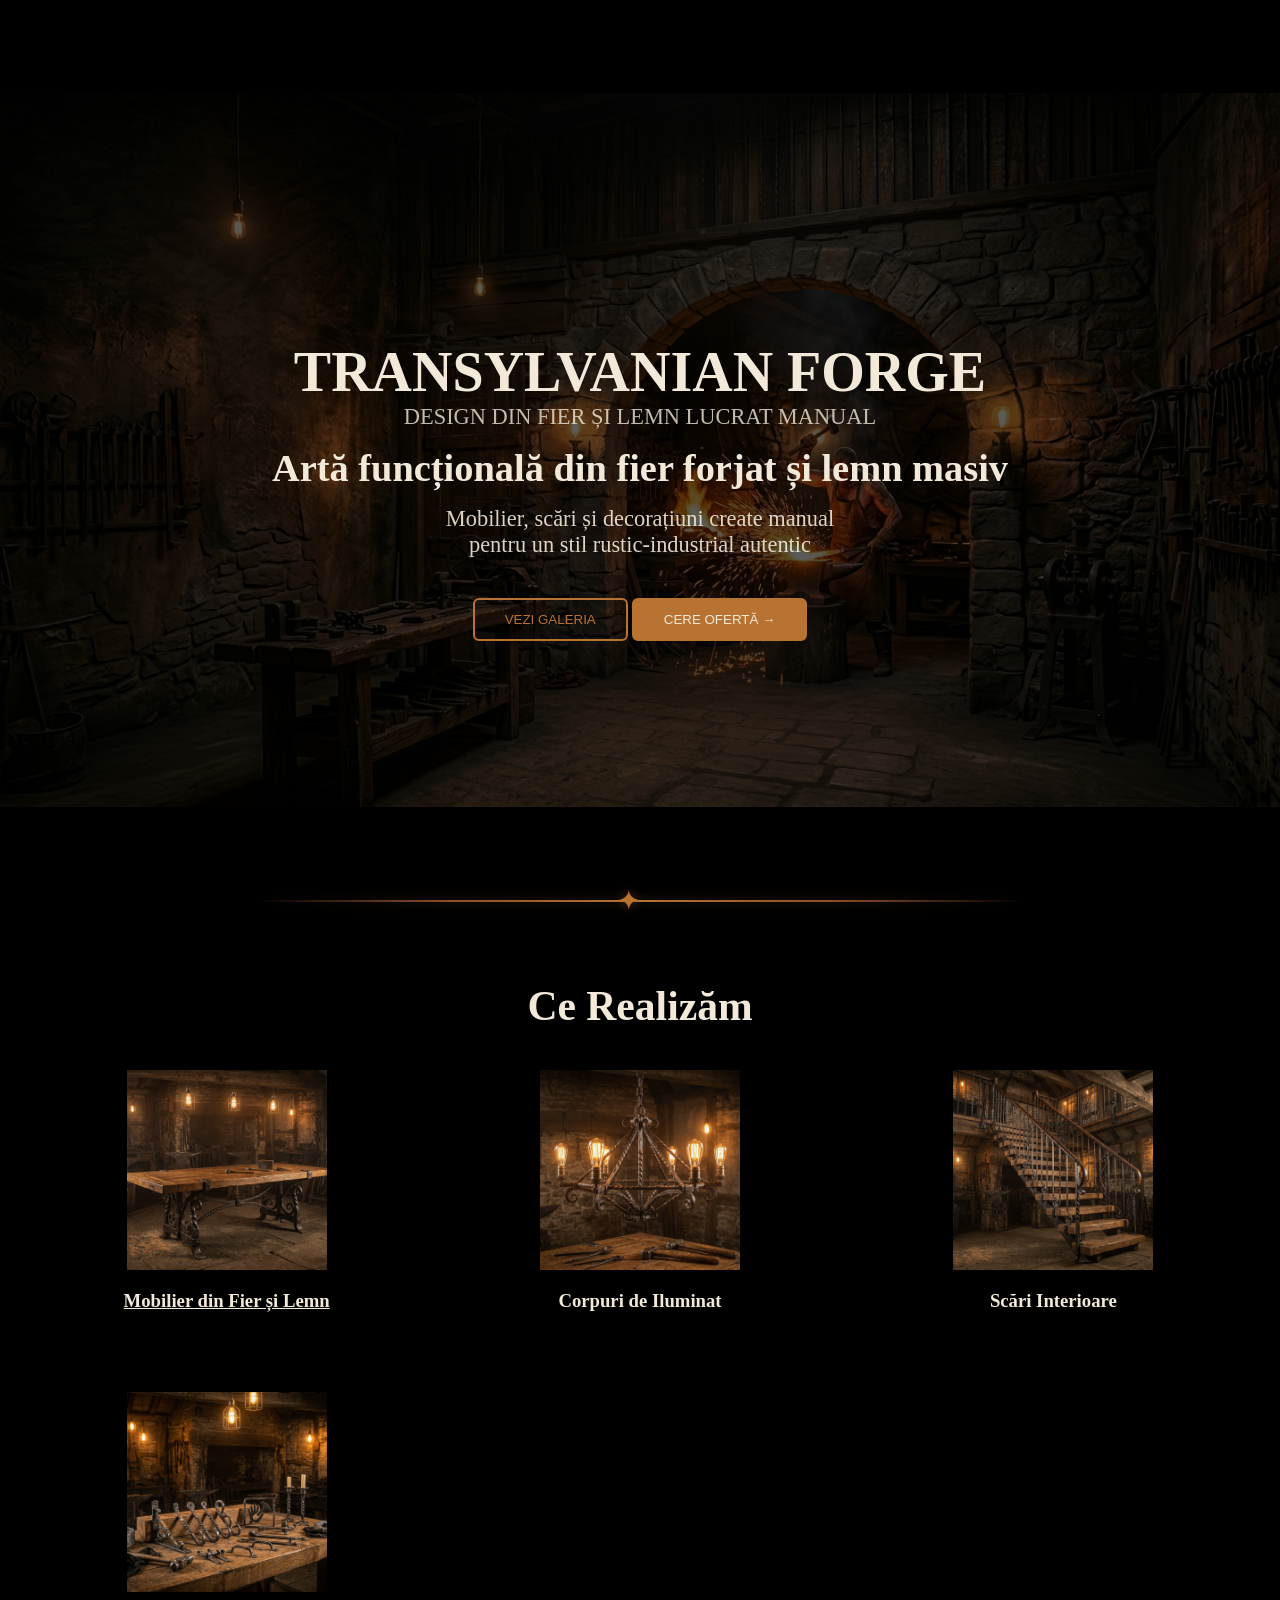
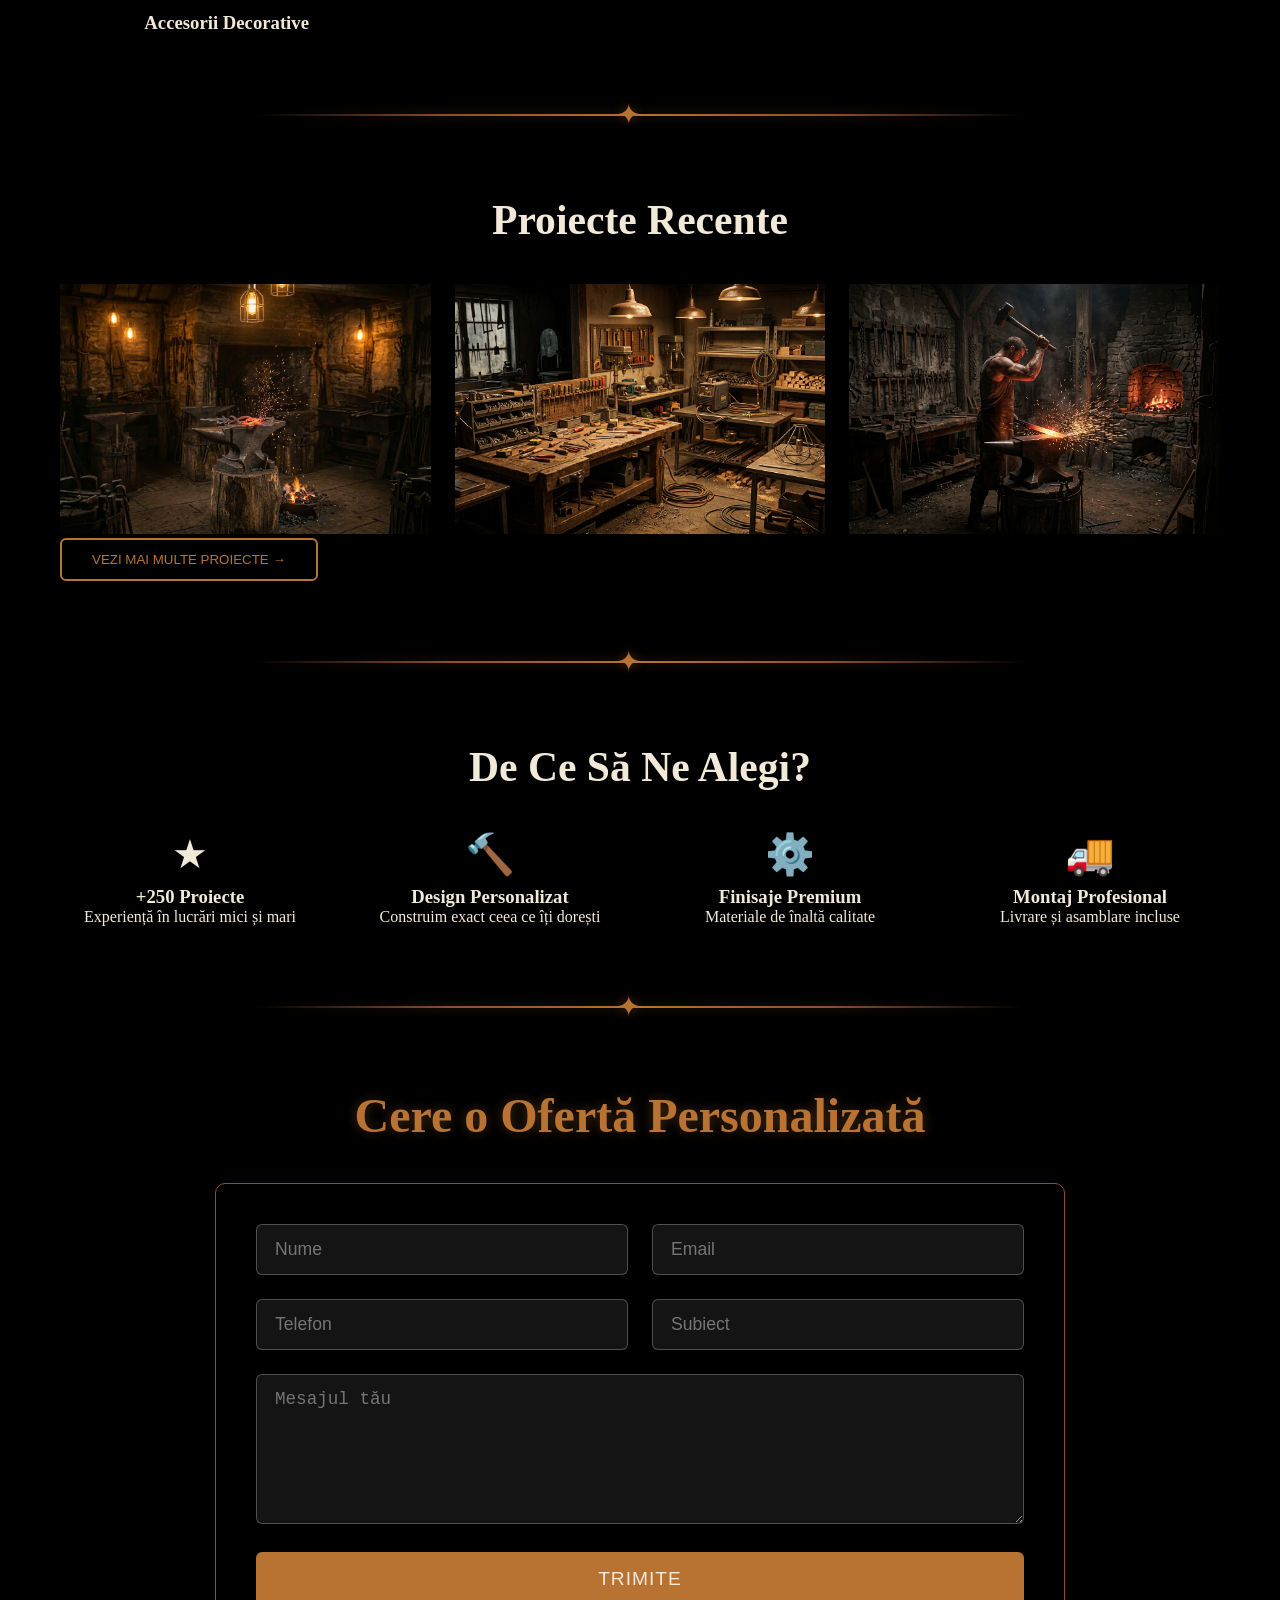
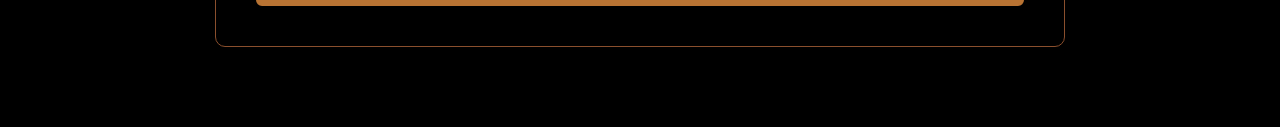
==== index.html @ 8582f56f "structured the tree" ====
<!DOCTYPE html>
<html lang="ro">
<head>
    <meta charset="UTF-8">
    <meta name="viewport" content="width=device-width, initial-scale=1.0">
    <title>Forge Company</title>
    <link rel="stylesheet" href="themes/styles.css">
</head>

<body>

    <!-- Hero Section -->
    <section class="hero">
        <div class="container">
            <h1 class="company-name">Transylvanian Forge</h1>
            <p class="tagline">DESIGN DIN FIER ȘI LEMN LUCRAT MANUAL</p>

            <div class="hero-content">
                <h2 class="hero-title">Artă funcțională din fier forjat și lemn masiv</h2>
                <p class="hero-description">
                    Mobilier, scări și decorațiuni create manual<br>
                    pentru un stil rustic‑industrial autentic
                </p>
                <div class="hero-buttons">
                    <button class="btn btn-outline">Vezi Galeria</button>
                    <button class="btn btn-primary">Cere Ofertă →</button>
                </div>
            </div>
        </div>
    </section>

<div class="divider-metal"></div>

<!-- Services Section -->
<section class="services">
    <div class="container">
        <h2 class="section-title">Ce Realizăm</h2>

        <div class="services-grid">

            <!-- Iron & Wood Furniture (clickable) -->
            <a href="pages/mobilier.html" class="service-card">
                <img src="furniture.png" alt="Mobilier din Fier și Lemn">
                <h3>Mobilier din Fier și Lemn</h3>
            </a>

            <!-- Lighting -->
            <div class="service-card">
                <img src="lighting.png" alt="Corpuri de Iluminat">
                <h3>Corpuri de Iluminat</h3>
            </div>

            <!-- Stairs -->
            <div class="service-card">
                <img src="stairs.png" alt="Scări Interioare">
                <h3>Scări Interioare</h3>
            </div>

            <!-- Decorative -->
            <div class="service-card">
                <img src="decor.png" alt="Accesorii Decorative">
                <h3>Accesorii Decorative</h3>
            </div>

        </div>
    </div>
</section>

<div class="divider-metal"></div>

<!-- Recent Projects -->
<section class="projects">
    <div class="container">
        <h2 class="section-title">Proiecte Recente</h2>

        <div class="projects-grid">
            <div class="project-item"><img src="project1.png" alt=""></div>
            <div class="project-item"><img src="project2.png" alt=""></div>
            <div class="project-item"><img src="project3.png" alt=""></div>
        </div>

        <button class="btn btn-outline center-btn">Vezi Mai Multe Proiecte →</button>
    </div>
</section>

<div class="divider-metal"></div>

<!-- Features Section -->
<section class="features">
    <div class="container">
        <h2 class="section-title">De Ce Să Ne Alegi?</h2>

        <div class="features-grid">
            <div class="feature-item">
                <div class="feature-icon">★</div>
                <h3>+250 Proiecte</h3>
                <p>Experiență în lucrări mici și mari</p>
            </div>

            <div class="feature-item">
                <div class="feature-icon">🔨</div>
                <h3>Design Personalizat</h3>
                <p>Construim exact ceea ce îți dorești</p>
            </div>

            <div class="feature-item">
                <div class="feature-icon">⚙️</div>
                <h3>Finisaje Premium</h3>
                <p>Materiale de înaltă calitate</p>
            </div>

            <div class="feature-item">
                <div class="feature-icon">🚚</div>
                <h3>Montaj Profesional</h3>
                <p>Livrare și asamblare incluse</p>
            </div>
        </div>
    </div>
</section>

<div class="divider-metal"></div>

<!-- Contact Form -->
<section class="contact">
    <div class="container">
        <h2 class="section-title">Cere o Ofertă Personalizată</h2>

<form id="contactForm" action="https://formspree.io/f/xyknvwge" method="POST">

    <div class="form-row">
        <input type="text" name="name" placeholder="Nume" required>
        <input type="email" name="email" placeholder="Email" required>
    </div>

    <div class="form-row">
        <input type="text" name="phone" placeholder="Telefon">
        <input type="text" name="subject" placeholder="Subiect">
    </div>

    <textarea name="message" placeholder="Mesajul tău" required></textarea>

    <button class="btn btn-primary" type="submit">Trimite</button>
</form>

<!-- Success Popup -->
<div id="successPopup" class="success-popup">
    <div class="popup-content">
        <h3>Mesaj trimis!</h3>
        <p>Îți mulțumim! Te vom contacta în curând.</p>
        <button id="closePopup" class="btn btn-primary">Închide</button>
    </div>
</div>

    </div>
</section>

<script>
document.getElementById("contactForm").addEventListener("submit", async function(e) {
    e.preventDefault();

    const form = e.target;

    // Basic validation
    if (!form.name.value.trim() || !form.email.value.trim() || !form.message.value.trim()) {
        alert("Te rugăm să completezi toate câmpurile obligatorii.");
        return;
    }

    // Send form to Formspree
    const response = await fetch(form.action, {
        method: "POST",
        body: new FormData(form),
        headers: { "Accept": "application/json" }
    });

    if (response.ok) {
        // Show success popup
        document.getElementById("successPopup").style.display = "flex";
        form.reset();
    } else {
        alert("A apărut o eroare. Te rugăm să încerci din nou.");
    }
});

// Close popup
document.getElementById("closePopup").addEventListener("click", function() {
    document.getElementById("successPopup").style.display = "none";
});
</script>

</body>
</html>
---- themes/styles.css ----
/* =========================================================
   0. THEME VARIABLES — COPPER EDITION
   ========================================================= */
:root {
    /* COLORS */
    --color-bg: #000;
    --color-text: #F2E9D8;
    /* COPPER PALETTE */
    --color-copper-light: #d08c60;
    --color-copper: #b87333;        /* true copper */
    --color-copper-dark: #8a4f2d;
    --color-copper-glow: rgba(184,115,51,0.45);

    --color-overlay: rgba(0,0,0,0.45);
    --color-section-overlay: rgba(0,0,0,0.35);

    /* TYPOGRAPHY */
    --font-body: 'Inter', serif;
    --font-title: 'Cinzel', serif;

    /* SPACING */
    --space-xs: 8px;
    --space-sm: 16px;
    --space-md: 24px;
    --space-lg: 40px;
    --space-xl: 80px;

    /* RADII */
    --radius-sm: 6px;
    --radius-md: 10px;

    /* SHADOWS */
    --shadow-copper: 0 0 12px rgba(184,115,51,0.4);
    --shadow-popup: 0 0 25px rgba(0,0,0,0.7);
}

/* =========================================================
   1. RESET & GLOBAL
   ========================================================= */
* {
    margin: 0;
    padding: 0;
    box-sizing: border-box;
}

html, body {
    overflow-x: hidden;
}

body {
    width: 100%;
    max-width: 100%;
    font-family: var(--font-body);
    color: var(--color-text);

    background-image: url('../images/background/hero.png');
    background-repeat: no-repeat;
    background-size: contain;
    background-position: center center;
    background-attachment: fixed;
    background-color: var(--color-bg);
}

/* Global dark overlay */
body::before {
    content: "";
    position: fixed;
    inset: 0;
    background: var(--color-overlay);
    z-index: -1;
}

/* Layout container */
.container {
    max-width: 1200px;
    margin: 0 auto;
    padding: 0 20px;
}

/* =========================================================
   2. HERO SECTION
   ========================================================= */
.hero {
    min-height: 100vh;
    display: flex;
    align-items: center;
    text-align: center;
    justify-content: center;
    padding-top: 160px;
    width: 100%;
}

.company-name {
    font-size: 3.5rem;
    text-transform: uppercase;
    font-family: var(--font-title);
}

.tagline {
    font-size: 1.4rem;
    opacity: 0.8;
}

.hero-title {
    margin: var(--space-sm) 0;
    font-size: 2.4rem;
}

.hero-description {
    opacity: 0.9;
    font-size: 1.4rem;
    margin-bottom: var(--space-lg);
}

/* =========================================================
   3. BUTTONS — COPPER
   ========================================================= */
.btn {
    padding: 12px 30px;
    cursor: pointer;
    border: none;
    text-transform: uppercase;
    border-radius: var(--radius-sm);
}

.btn-outline {
    border: 2px solid var(--color-copper);
    background: transparent;
    color: var(--color-copper);
}

.btn-outline:hover {
    background: var(--color-copper);
    color: var(--color-bg);
}

.btn-primary {
    background: var(--color-copper);
    border: 2px solid var(--color-copper);
    color: var(--color-text);
}

.btn-primary:hover {
    background: var(--color-copper-light);
}

/* =========================================================
   4. SECTIONS
   ========================================================= */
section {
    padding: var(--space-xl) 0;
    position: relative;
    width: 100%;
}

section::before {
    content: "";
    position: absolute;
    inset: 0;
    background: var(--color-section-overlay);
    z-index: -1;
}

.section-title {
    text-align: center;
    font-size: 2.6rem;
    margin-bottom: var(--space-lg);
    font-family: var(--font-title);
}

/* =========================================================
   5. SERVICES
   ========================================================= */
.services-grid {
    display: grid;
    grid-template-columns: repeat(3, 1fr);
    gap: var(--space-xl);
}

.service-card {
    text-align: center;
    transition: 0.2s ease;
    color: var(--color-text);
}

.service-card img {
    width: 200px;
    height: 200px;
    object-fit: cover;
    margin-bottom: var(--space-sm);
}

.service-card:hover {
    transform: translateY(-5px);
    opacity: 0.9;
}

/* =========================================================
   6. PROJECTS
   ========================================================= */
.projects-grid {
    display: grid;
    grid-template-columns: repeat(3, 1fr);
    gap: var(--space-md);
}

.project-item img {
    width: 100%;
    height: 250px;
    object-fit: cover;
}

/* =========================================================
   7. FEATURES
   ========================================================= */
.features-grid {
    display: grid;
    grid-template-columns: repeat(4, 1fr);
    text-align: center;
    gap: var(--space-lg);
}

.feature-icon {
    font-size: 2.5rem;
    margin-bottom: var(--space-xs);
}

/* =========================================================
   8. DIVIDERS — COPPER
   ========================================================= */
.divider-band {
    position: relative;
    padding: var(--space-lg) 0;
}

.divider-band::before {
    content: "";
    position: absolute;
    inset: 0;
    background: var(--color-overlay);
}

.divider-metal {
    position: relative;
    z-index: 1;
    display: flex;
    justify-content: center;
    align-items: center;
}

.divider-metal::before {
    content: "";
    height: 2px;
    width: 60%;
    background: linear-gradient(
        to right,
        transparent,
        var(--color-copper-dark),
        var(--color-copper),
        var(--color-copper-dark),
        transparent
    );
    filter: drop-shadow(0 0 6px var(--color-copper-glow));
}

.divider-metal::after {
    content: "✦";
    position: absolute;
    top: -16px;
    transform: translateX(-50%);
    font-size: 28px;
    color: var(--color-copper);
    text-shadow: var(--shadow-copper);
}

/* =========================================================
   9. SUBPAGE HERO
   ========================================================= */
.subpage-hero {
    text-align: center;
    padding-top: var(--space-xl);
    padding-bottom: var(--space-lg);
}

.subpage-hero h1 {
    font-family: var(--font-title);
    font-size: 3.5rem;
    letter-spacing: 2px;
}

/* =========================================================
   10. INFO SECTION
   ========================================================= */
.info-section {
    max-width: 900px;
    margin: 0 auto;
    padding: var(--space-lg) var(--space-md);
}

.info-section h2 {
    color: var(--color-copper);
    font-size: 2rem;
    margin-bottom: var(--space-md);
}

.info-section p {
    font-size: 1.2rem;
    line-height: 1.7;
    margin-bottom: var(--space-md);
}

/* =========================================================
   11. GALLERY
   ========================================================= */
.gallery-section {
    padding: var(--space-lg) var(--space-md);
    text-align: center;
}

.gallery-grid {
    display: grid;
    grid-template-columns: repeat(3, 1fr);
    gap: var(--space-md);
}

.gallery-grid img {
    width: 100%;
    border-radius: var(--radius-sm);
    border: 2px solid #333;
}

.gallery-img {
    cursor: pointer;
    transition: 0.2s ease;
}

.gallery-img:hover {
    transform: scale(1.03);
    opacity: 0.9;
}

/* =========================================================
   12. CONTACT FORM — COPPER
   ========================================================= */
.contact {
    padding: var(--space-xl) 0;
}

.contact .section-title {
    font-size: 3rem;
    margin-bottom: var(--space-lg);
    color: var(--color-copper);
    text-shadow: var(--shadow-copper);
}

#contactForm {
    max-width: 850px;
    margin: 0 auto;
    padding: var(--space-lg);
    background: rgba(0,0,0,0.55);
    border: 1px solid var(--color-copper-dark);
    border-radius: var(--radius-md);
    backdrop-filter: blur(6px);
    box-shadow: var(--shadow-popup);
}

.form-row {
    display: grid;
    grid-template-columns: 1fr 1fr;
    gap: var(--space-md);
    margin-bottom: var(--space-md);
}

#contactForm input,
#contactForm textarea {
    width: 100%;
    padding: 14px 18px;
    background: rgba(255,255,255,0.08);
    border: 1px solid rgba(255,255,255,0.25);
    border-radius: var(--radius-sm);
    color: var(--color-text);
    font-size: 1.1rem;
    transition: 0.25s ease;
}

#contactForm input:focus,
#contactForm textarea:focus {
    border-color: var(--color-copper);
    box-shadow: 0 0 10px var(--color-copper-glow);
    outline: none;
}

#contactForm textarea {
    height: 150px;
    resize: vertical;
}

#contactForm button {
    margin-top: var(--space-md);
    width: 100%;
    padding: 14px 0;
    font-size: 1.2rem;
    letter-spacing: 1px;
    border-radius: var(--radius-sm);
}

/* =========================================================
   13. POPUPS — COPPER
   ========================================================= */
.success-popup {
    position: fixed;
    inset: 0;
    background: rgba(0,0,0,0.75);
    display: none;
    justify-content: center;
    align-items: center;
    z-index: 9999;
}

.popup-content {
    background: #111;
    padding: var(--space-lg);
    border: 2px solid var(--color-copper);
    border-radius: var(--radius-md);
    text-align: center;
    width: 90%;
    max-width: 420px;
    box-shadow: var(--shadow-popup);
}

.popup-content h3 {
    color: var(--color-copper);
    margin-bottom: var(--space-sm);
    font-size: 1.8rem;
}

.popup-content p {
    margin-bottom: var(--space-md);
    opacity: 0.9;
}

/* =========================================================
   14. BACK BUTTON — COPPER
   ========================================================= */
.back-wrapper {
    text-align: center;
    margin: var(--space-lg) 0 var(--space-md) 0;
}

.back-btn {
    display: inline-block;
    padding: 12px 28px;
    border: 2px solid var(--color-copper);
    color: var(--color-copper);
    background: transparent;
    text-decoration: none;
    font-weight: bold;
    letter-spacing: 1px;
    border-radius: var(--radius-sm);
    transition: 0.25s ease;
}

.back-btn:hover {
    background: rgba(184,115,51,0.15);
    color: var(--color-text);
    box-shadow: var(--shadow-copper);
}

.back-wrapper::after {
    content: "";
    display: block;
    margin: var(--space-md) auto 0 auto;
    width: 60%;
    height: 2px;
    background: linear-gradient(
        to right,
        transparent,
        var(--color-copper-dark),
        var(--color-copper),
        var(--color-copper-dark),
        transparent
    );
    filter: drop-shadow(0 0 6px var(--color-copper-glow));
}

/* =========================================================
   15. LIGHTBOX — COPPER
   ========================================================= */
.lightbox {
    position: fixed;
    inset: 0;
    background: rgba(0,0,0,0.85);
    display: none;
    justify-content: center;
    align-items: center;
    z-index: 999999 !important;
}

.lightbox img {
    max-width: 90%;
    max-height: 90%;
    border: 2px solid var(--color-copper);
    border-radius: var(--radius-sm);
    box-shadow: var(--shadow-copper);
    animation: fadeIn 0.25s ease;
}

@keyframes fadeIn {
    from { opacity: 0; transform: scale(0.95); }
    to   { opacity: 1; transform: scale(1); }
}
.lightbox-prev,
.lightbox-next {
    position: absolute;
    top: 50%;
    transform: translateY(-50%);
    background: rgba(0,0,0,0.4);
    border: 2px solid var(--color-copper);
    color: var(--color-copper);
    font-size: 2.2rem;
    padding: 10px 18px;
    cursor: pointer;
    border-radius: var(--radius-sm);
    transition: 0.2s ease;
    z-index: 1000000;
}

.lightbox-prev:hover,
.lightbox-next:hover {
    background: rgba(224,180,92,0.2);
    box-shadow: var(--shadow-copper);
}

.lightbox-prev {
    left: 30px;
}

.lightbox-next {
    right: 30px;
}


/* =========================================================
   16. MOBILE IMPROVEMENTS
   ========================================================= */
@media (max-width: 600px) {

    section {
        padding: var(--space-lg) 0;
    }

    .company-name {
        font-size: 2rem;
    }

    .hero-title {
        font-size: 1.6rem;
    }

    .hero-description {
        font-size: 1rem;
    }

    .hero-buttons {
        flex-direction: column;
        gap: var(--space-sm);
    }

    .services-grid,
    .projects-grid,
    .features-grid,
    .gallery-grid,
    .form-row {
        grid-template-columns: 1fr;
    }

    #contactForm {
        padding: var(--space-md);
    }

    .popup-content {
        padding: var(--space-md);
    }
}
/* =========================================================
   MOBILE BACKGROUND — PORTRAIT HAMMERED COPPER
   ========================================================= */
@media (max-width: 700px) and (orientation: portrait) {
    body {
        background-image: url('../images/background/hero-mobile.png');
        background-size: cover;
        background-position: center top;
        background-attachment: scroll; /* better for mobile performance */
    }

    body::before {
        background: rgba(0,0,0,0.60); /* slightly stronger overlay for mobile */
    }
}
@media (max-width: 700px) and (orientation: landscape) {
    body {
        background-image: url('../images/background/hero-mobile.png'); /* desktop version */
        background-size: cover;
        background-position: center;
    }
}
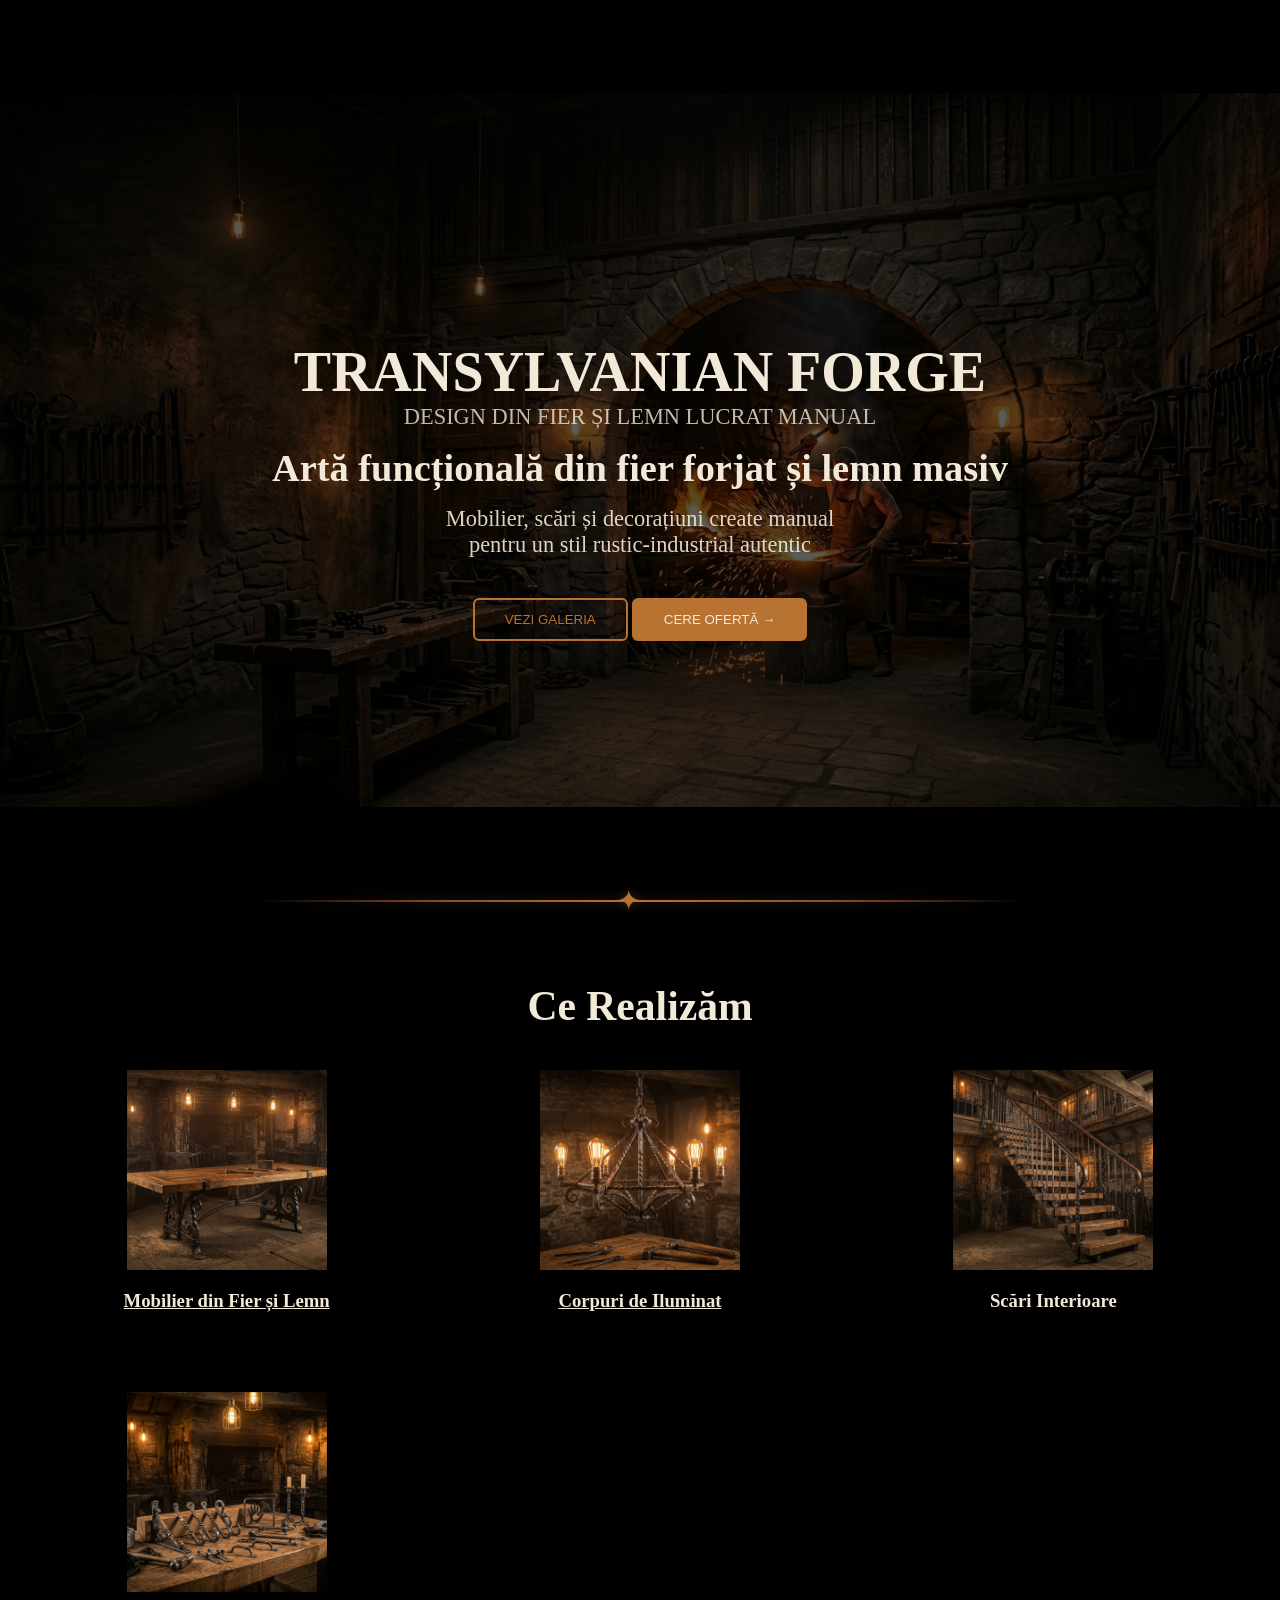
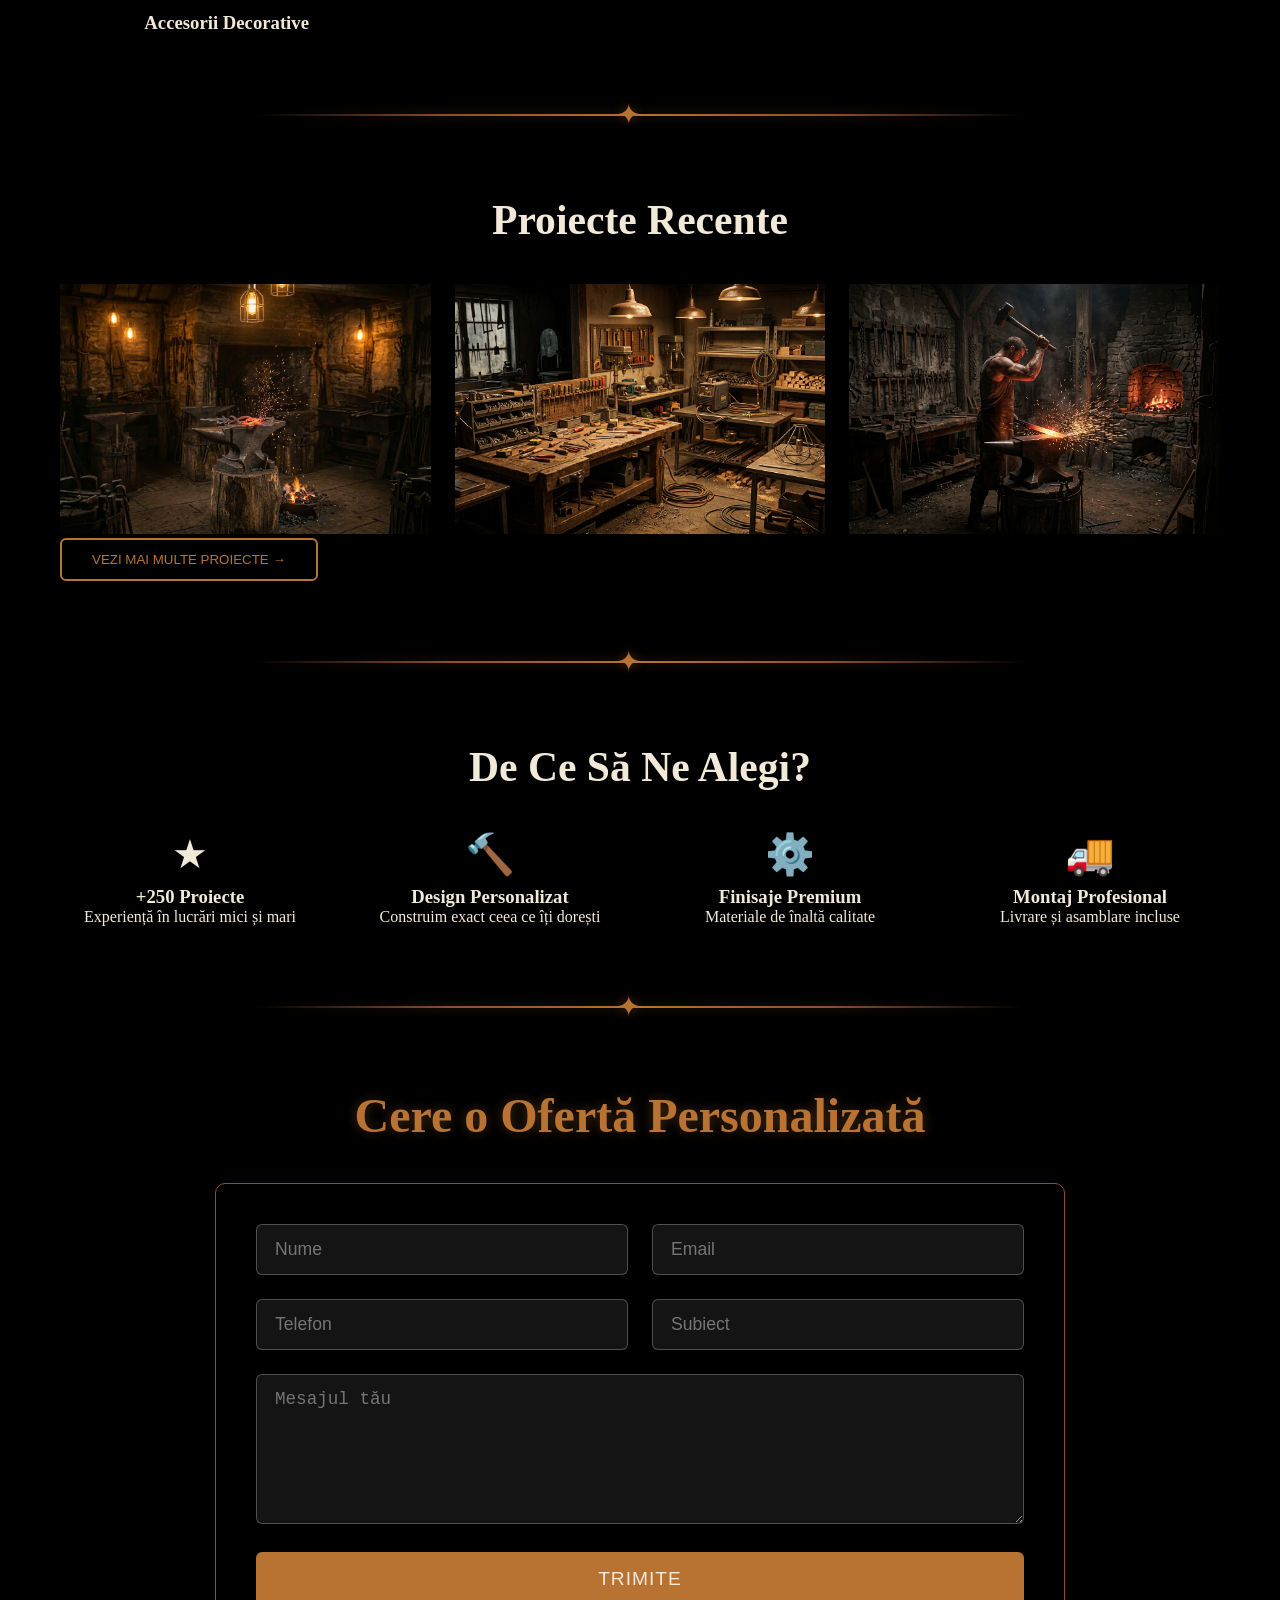
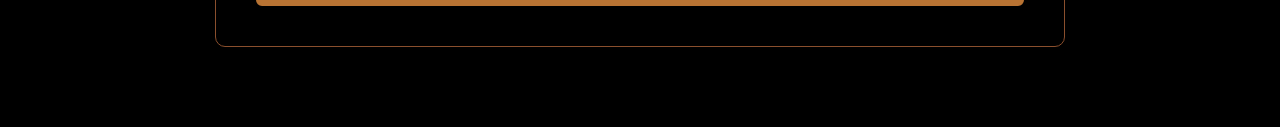
==== commit 1d6428fc: "added ci"" ====
--- a/index.html
+++ b/index.html
@@ -45,10 +45,10 @@
             </a>
 
             <!-- Lighting -->
-            <div class="service-card">
+            <a href="pages/ci.html" class="service-card">
                 <img src="lighting.png" alt="Corpuri de Iluminat">
                 <h3>Corpuri de Iluminat</h3>
-            </div>
+            </a>
 
             <!-- Stairs -->
             <div class="service-card">
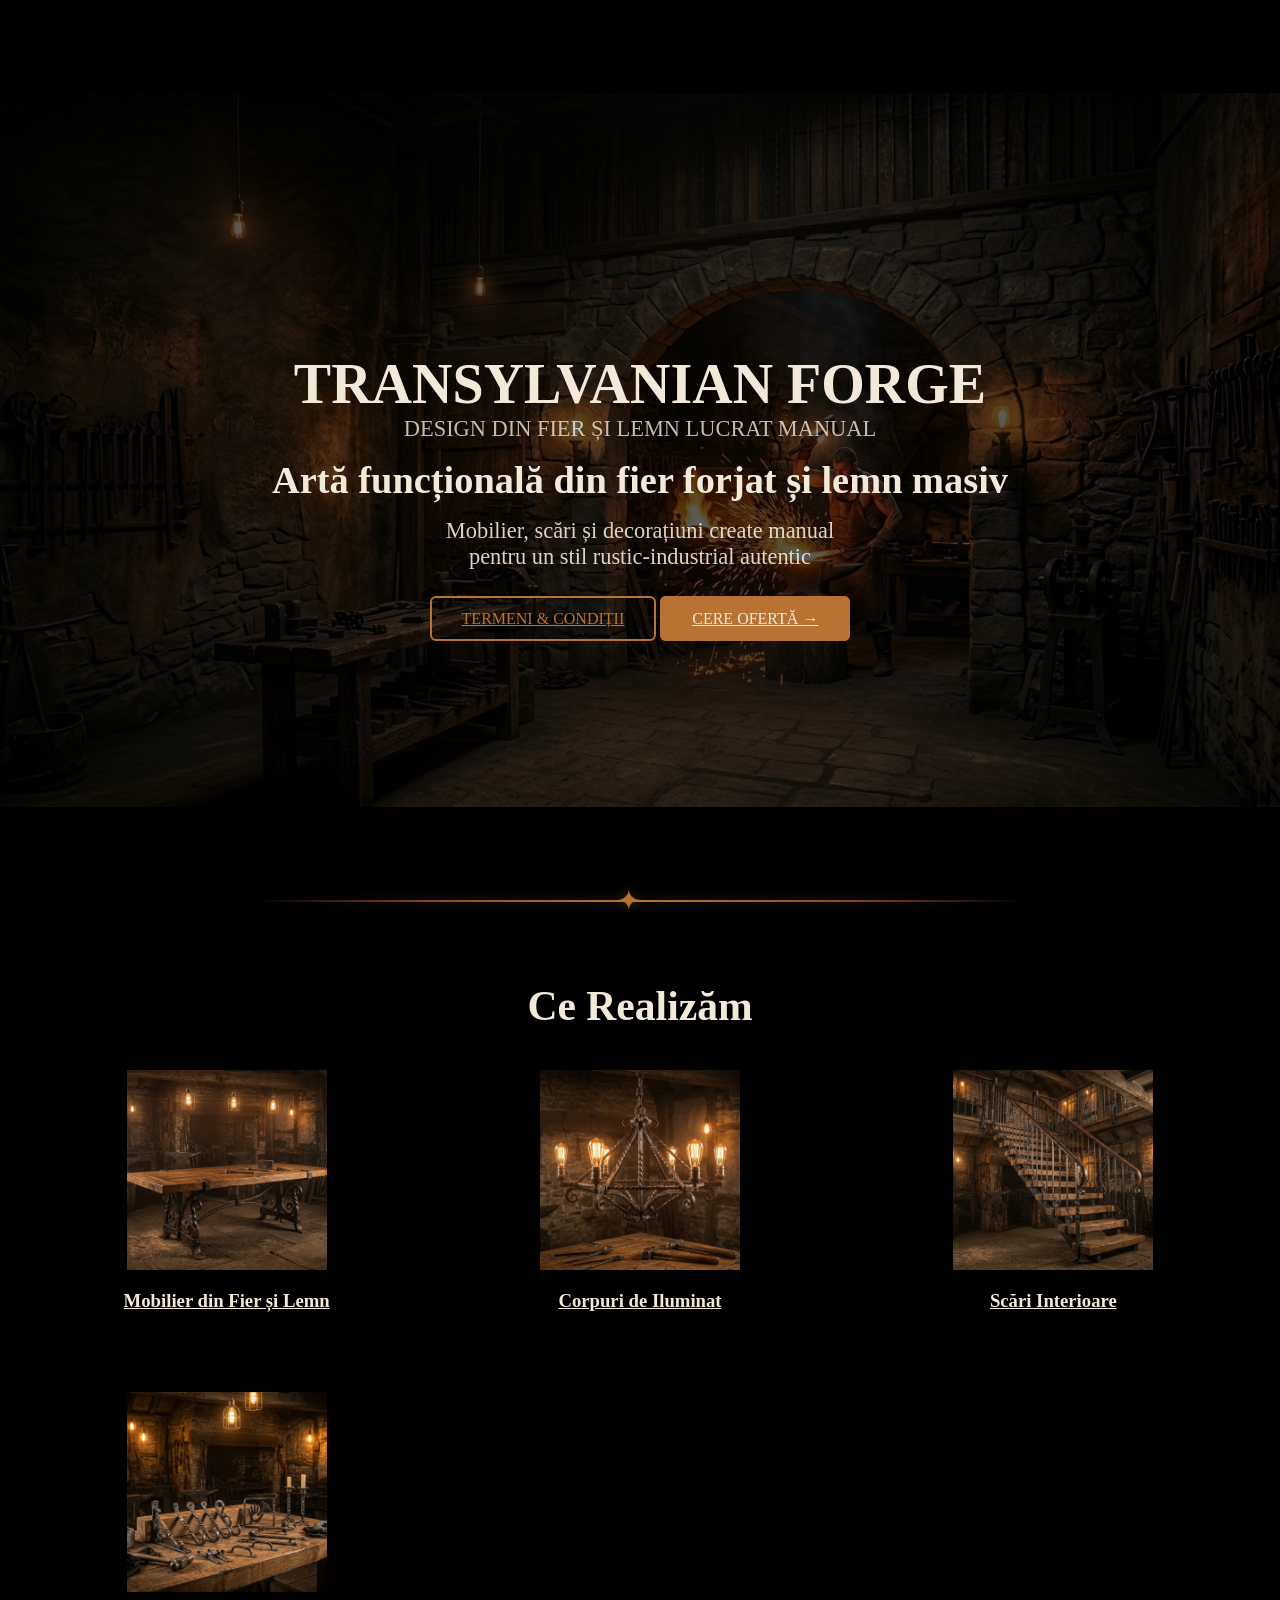
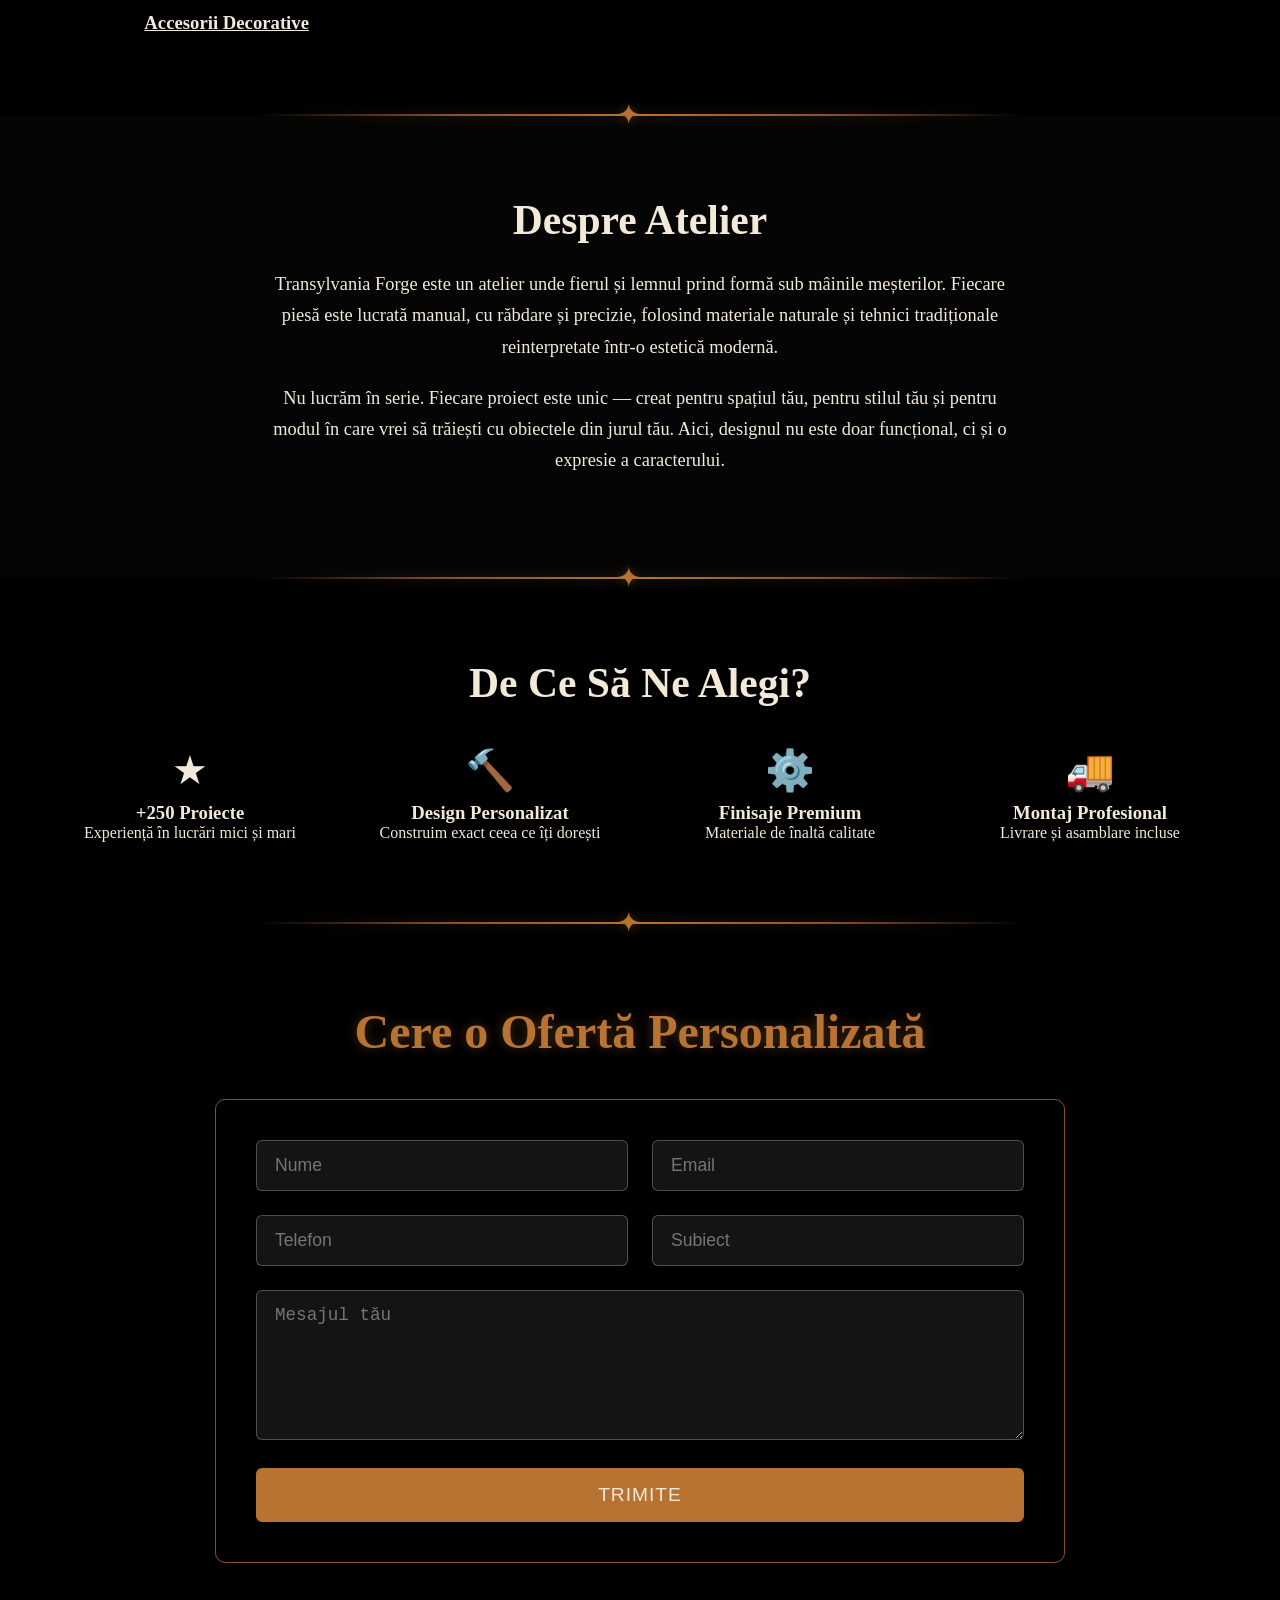
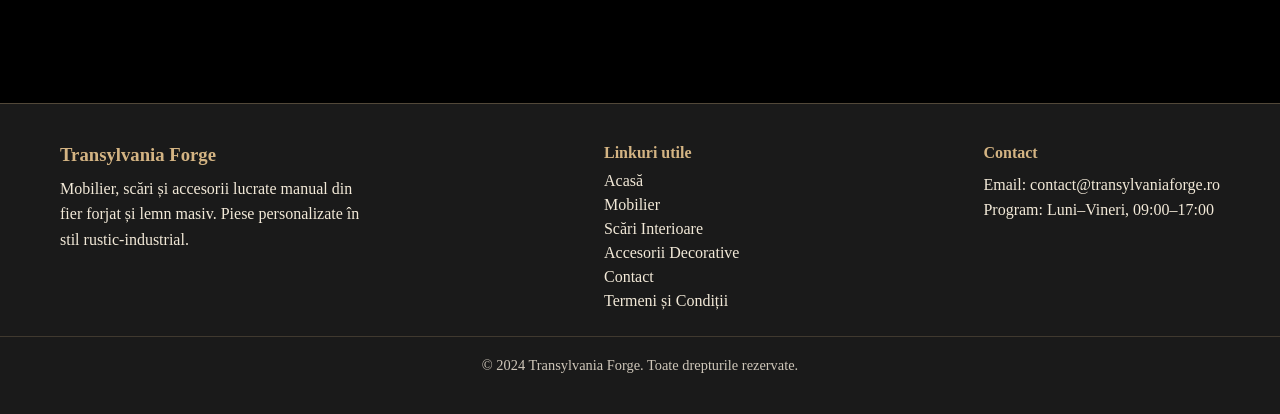
==== commit b239764b: "added multiple pages, termeni etc" ====
--- a/index.html
+++ b/index.html
@@ -3,7 +3,9 @@
 <head>
     <meta charset="UTF-8">
     <meta name="viewport" content="width=device-width, initial-scale=1.0">
-    <title>Forge Company</title>
+    <title>Transylvanian Forge – Mobilier și Design din Fier Forjat & Lemn Masiv</title>
+<meta name="description" content="Mobilier, scări și accesorii lucrate manual din fier forjat și lemn masiv. Piese personalizate în stil rustic‑industrial, create în atelierul Transylvania Forge.">
+
     <link rel="stylesheet" href="themes/styles.css">
 </head>
 
@@ -22,9 +24,10 @@
                     pentru un stil rustic‑industrial autentic
                 </p>
                 <div class="hero-buttons">
-                    <button class="btn btn-outline">Vezi Galeria</button>
-                    <button class="btn btn-primary">Cere Ofertă →</button>
-                </div>
+    <a href="pages/termeni.html" class="btn btn-outline">Termeni & Condiții</a>
+    <a href="pages/contact.html" class="btn btn-primary">Cere Ofertă →</a>
+</div>
+
             </div>
         </div>
     </section>
@@ -51,16 +54,16 @@
             </a>
 
             <!-- Stairs -->
-            <div class="service-card">
+             <a href="pages/scari-interioare.html" class="service-card">
                 <img src="stairs.png" alt="Scări Interioare">
                 <h3>Scări Interioare</h3>
-            </div>
+            </a>
 
             <!-- Decorative -->
-            <div class="service-card">
+            <a href="pages/accesorii-decorative.html" class="service-card">
                 <img src="decor.png" alt="Accesorii Decorative">
                 <h3>Accesorii Decorative</h3>
-            </div>
+            </a>
 
         </div>
     </div>
@@ -68,20 +71,26 @@
 
 <div class="divider-metal"></div>
 
-<!-- Recent Projects -->
-<section class="projects">
-    <div class="container">
-        <h2 class="section-title">Proiecte Recente</h2>
-
-        <div class="projects-grid">
-            <div class="project-item"><img src="project1.png" alt=""></div>
-            <div class="project-item"><img src="project2.png" alt=""></div>
-            <div class="project-item"><img src="project3.png" alt=""></div>
-        </div>
-
-        <button class="btn btn-outline center-btn">Vezi Mai Multe Proiecte →</button>
-    </div>
-</section>
+<section class="about">
+    <div class="container">
+        <h2 class="section-title">Despre Atelier</h2>
+
+        <p class="about-text">
+            Transylvania Forge este un atelier unde fierul și lemnul prind formă sub mâinile meșterilor.
+            Fiecare piesă este lucrată manual, cu răbdare și precizie, folosind materiale naturale și
+            tehnici tradiționale reinterpretate într-o estetică modernă.
+        </p>
+
+        <p class="about-text">
+            Nu lucrăm în serie. Fiecare proiect este unic — creat pentru spațiul tău, pentru stilul tău
+            și pentru modul în care vrei să trăiești cu obiectele din jurul tău. Aici, designul nu este
+            doar funcțional, ci și o expresie a caracterului.
+        </p>
+
+    
+    </div>
+</section>
+
 
 <div class="divider-metal"></div>
 
@@ -186,7 +195,46 @@
 document.getElementById("closePopup").addEventListener("click", function() {
     document.getElementById("successPopup").style.display = "none";
 });
+
 </script>
+<footer class="site-footer">
+  <div class="footer-container">
+
+    <div class="footer-section">
+      <h3 class="footer-title">Transylvania Forge</h3>
+      <p class="footer-text">
+        Mobilier, scări și accesorii lucrate manual din fier forjat și lemn masiv.
+        Piese personalizate în stil rustic‑industrial.
+      </p>
+    </div>
+
+    <div class="footer-section">
+      <h4>Linkuri utile</h4>
+      <ul class="footer-links">
+        <li><a href="index.html">Acasă</a></li>
+        <li><a href="pages/mobilier.html">Mobilier</a></li>
+        <li><a href="pages/scari-interioare.html">Scări Interioare</a></li>
+        <li><a href="pages/accesorii-decorative.html">Accesorii Decorative</a></li>
+        <li><a href="pages/contact.html">Contact</a></li>
+        <li><a href="pages/termeni.html">Termeni și Condiții</a></li>
+      </ul>
+    </div>
+
+    <div class="footer-section">
+      <h4>Contact</h4>
+      <p class="footer-text">
+        Email: contact@transylvaniaforge.ro<br>
+        Program: Luni–Vineri, 09:00–17:00
+      </p>
+    </div>
+
+  </div>
+
+  <div class="footer-bottom">
+    <p>© 2024 Transylvania Forge. Toate drepturile rezervate.</p>
+  </div>
+</footer>
+
 
 </body>
 </html>
--- a/themes/styles.css
+++ b/themes/styles.css
@@ -605,3 +605,90 @@
     }
 }
 
+/* =========================================================
+   17. site footer
+   ========================================================= */
+.site-footer {
+  background: #1a1a1a; /* dark forged-metal tone */
+  color: var(--text-warm, #F2E9D8);
+  padding: 40px 0;
+  margin-top: 60px;
+  border-top: 1px solid rgba(212, 180, 131, 0.3); /* antique gold line */
+}
+
+.footer-container {
+  display: flex;
+  justify-content: space-between;
+  flex-wrap: wrap;
+  gap: 40px;
+  max-width: 1200px;
+  margin: 0 auto;
+  padding: 0 20px;
+}
+
+.footer-section h3,
+.footer-section h4 {
+  font-family: var(--font-title);
+  color: #D4B483; /* antique gold */
+  margin-bottom: 10px;
+}
+
+.footer-text {
+  font-family: var(--font-body);
+  line-height: 1.6;
+  max-width: 300px;
+}
+
+.footer-links {
+  list-style: none;
+  padding: 0;
+}
+
+.footer-links li {
+  margin-bottom: 6px;
+}
+
+.footer-links a {
+  color: var(--text-warm, #F2E9D8);
+  text-decoration: none;
+}
+
+.footer-links a:hover {
+  color: #D4B483;
+}
+
+.footer-bottom {
+  text-align: center;
+  padding-top: 20px;
+  margin-top: 20px;
+  border-top: 1px solid rgba(212, 180, 131, 0.2);
+  font-size: 0.9rem;
+  color: #CFC7BA;
+}
+
+/* ABOUT SECTION */
+.about {
+    padding: 60px 0;
+    text-align: center;
+}
+
+.about .section-title {
+    margin-bottom: 25px;
+}
+
+.about-text {
+    max-width: 750px;
+    margin: 0 auto 20px auto;
+    font-size: 1.15rem;
+    line-height: 1.7;
+    color: var(--text-warm, #F2E9D8);
+}
+
+.about .center-btn {
+    margin-top: 25px;
+}
+
+.about {
+    padding: 80px 0;
+    background: rgba(255, 255, 255, 0.02); /* subtle texture */
+}
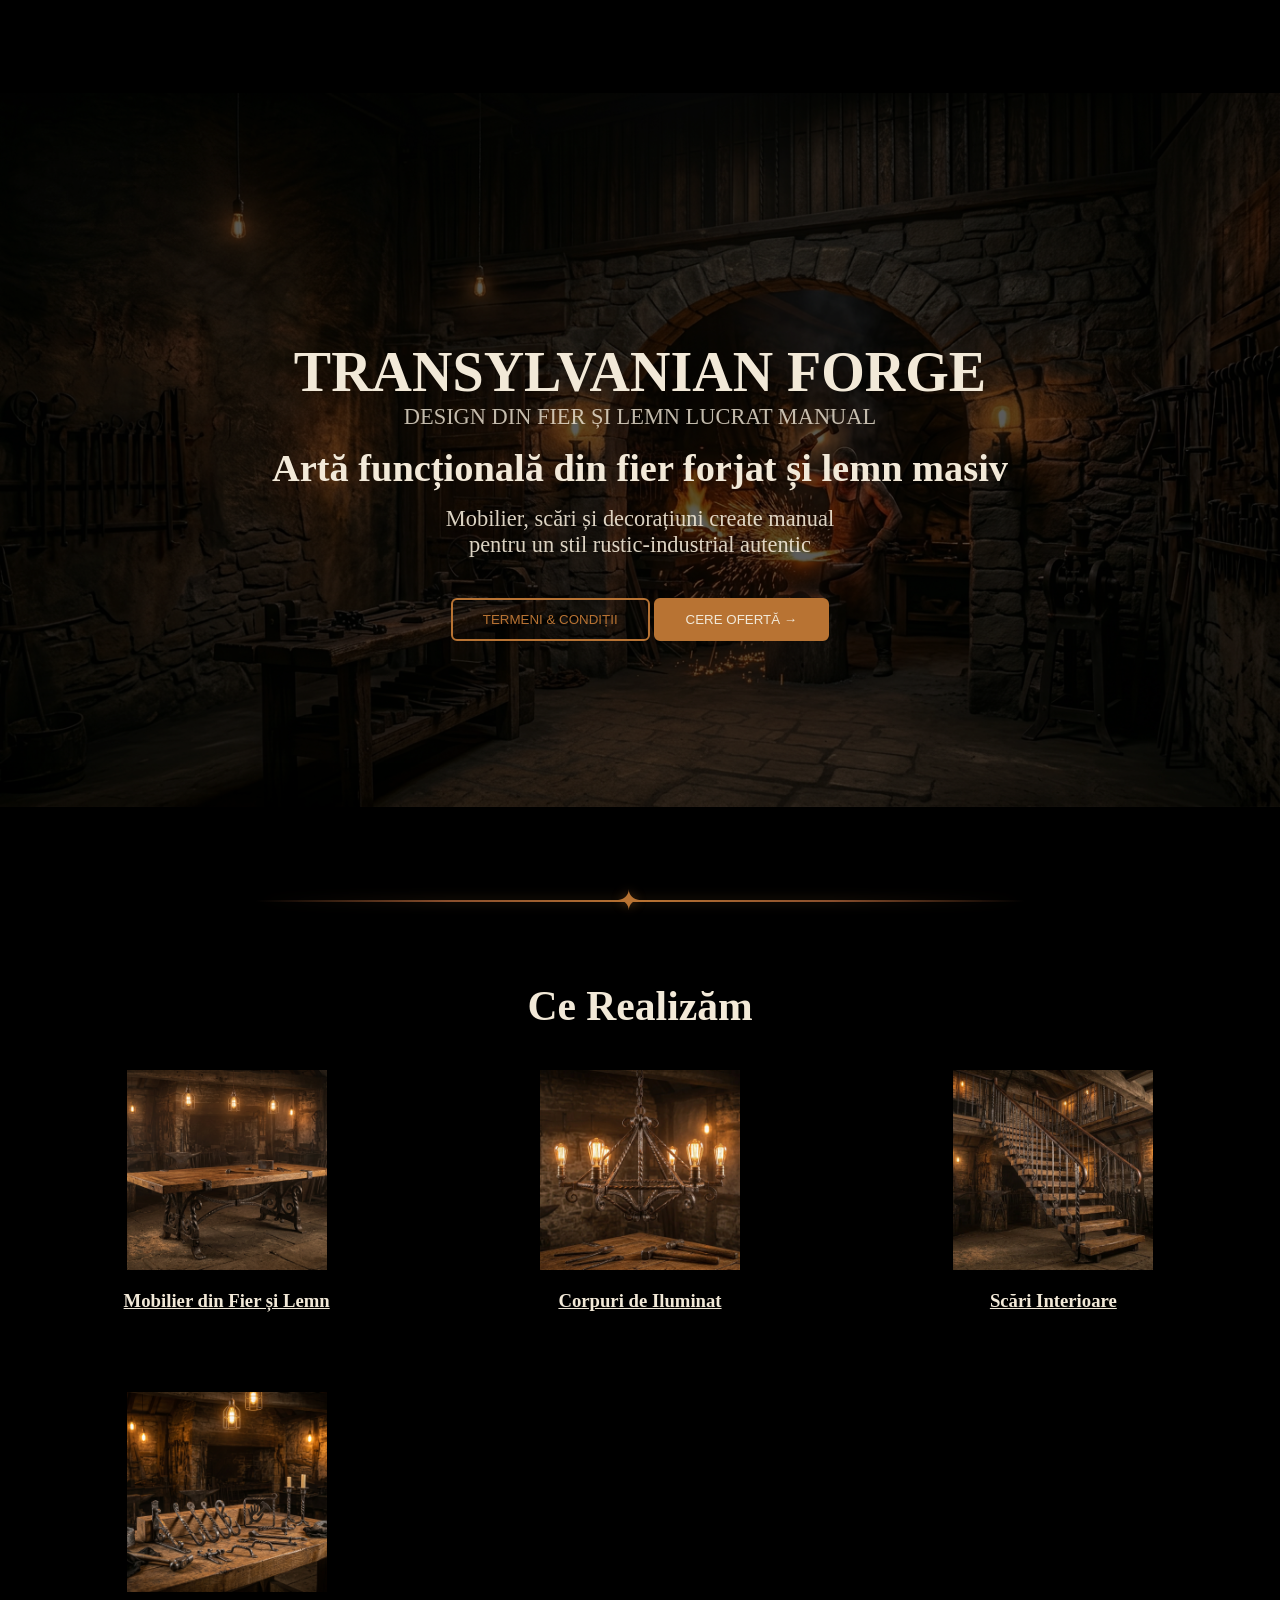
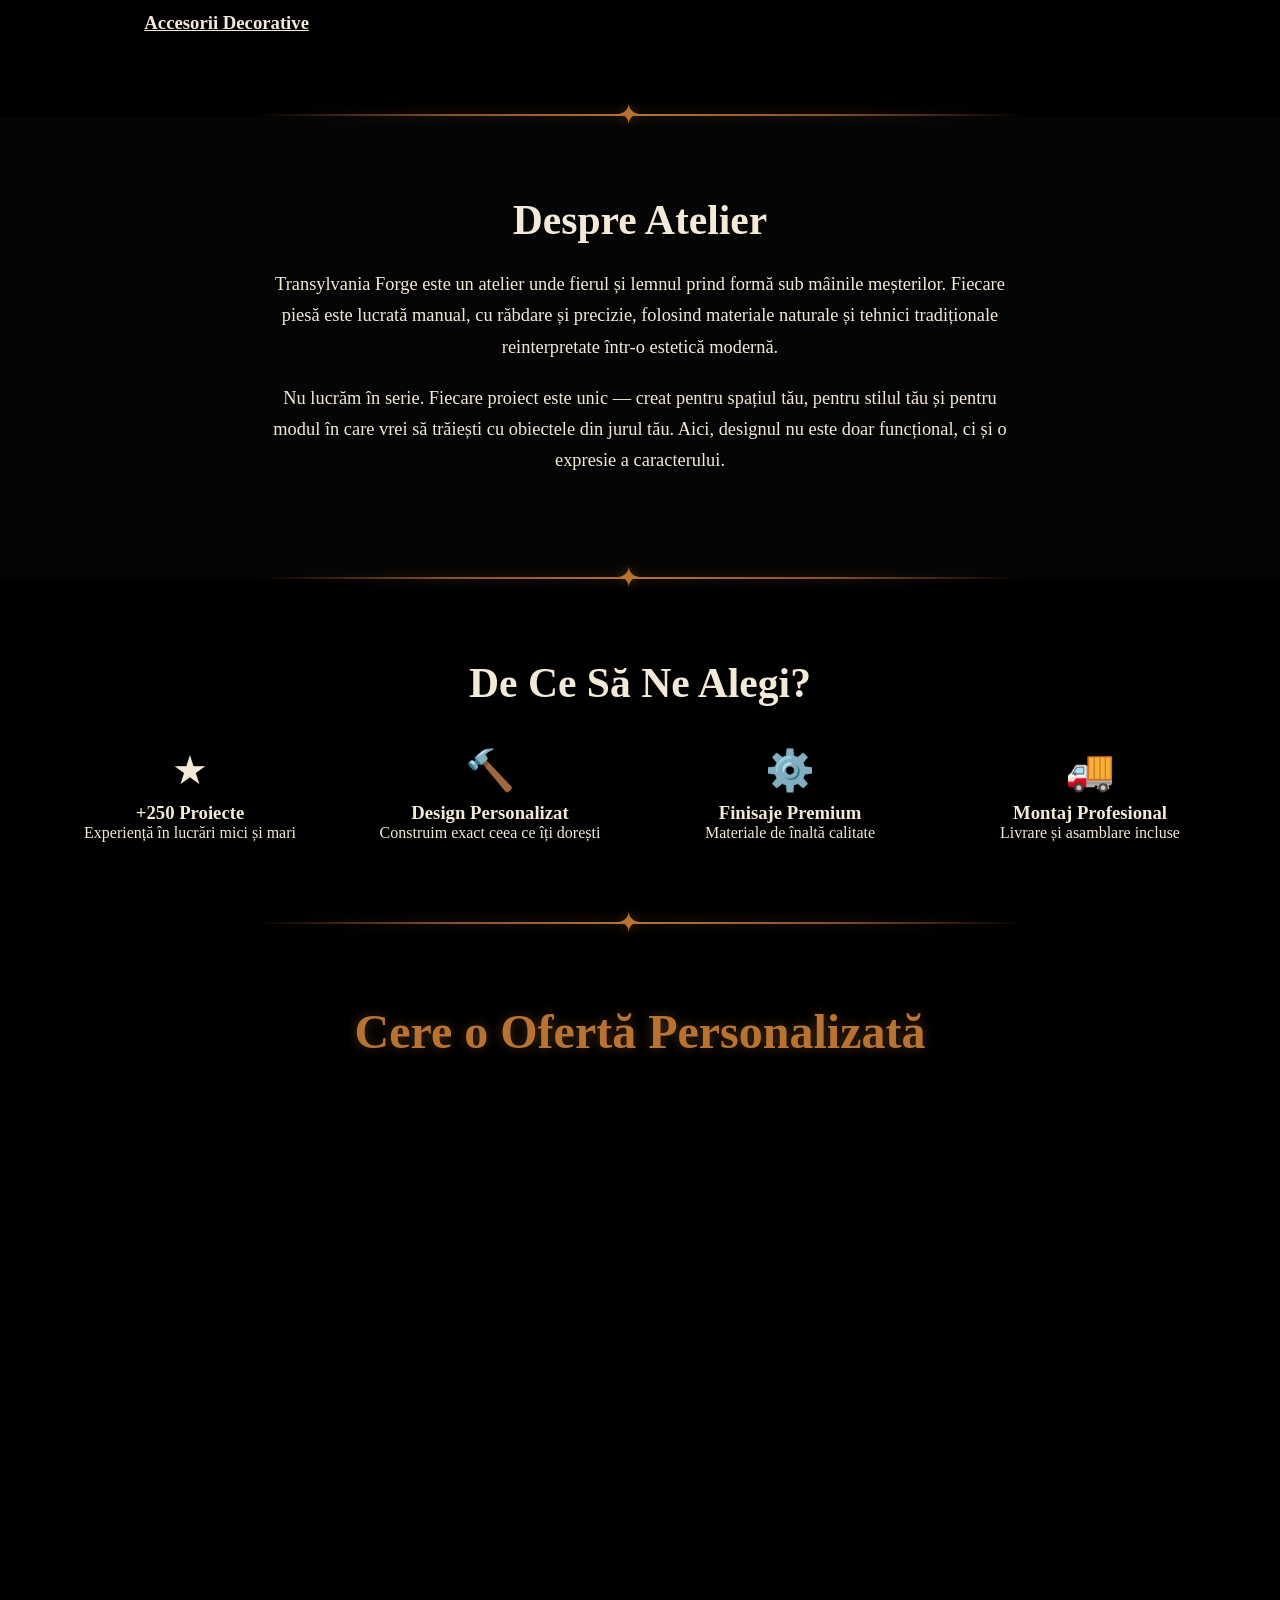
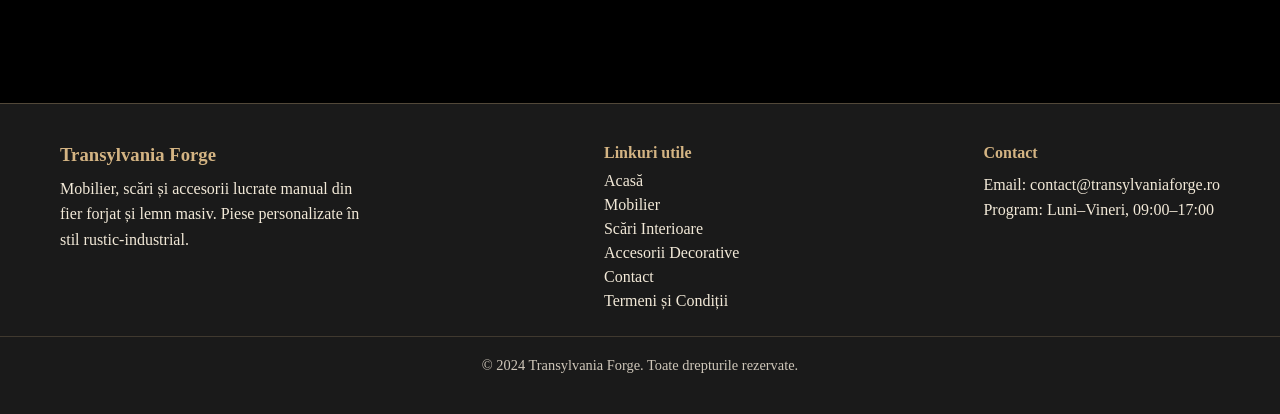
==== commit f674c60a: "fix buttons" ====
--- a/index.html
+++ b/index.html
@@ -24,10 +24,9 @@
                     pentru un stil rustic‑industrial autentic
                 </p>
                 <div class="hero-buttons">
-    <a href="pages/termeni.html" class="btn btn-outline">Termeni & Condiții</a>
-    <a href="pages/contact.html" class="btn btn-primary">Cere Ofertă →</a>
-</div>
-
+                    <button class="btn btn-outline" onclick="location.href='pages/termeni.html'">Termeni & Condiții</button>
+                    <button class="btn btn-primary" onclick="location.href='pages/contact.html'">Cere Ofertă →</button>
+                </div>
             </div>
         </div>
     </section>
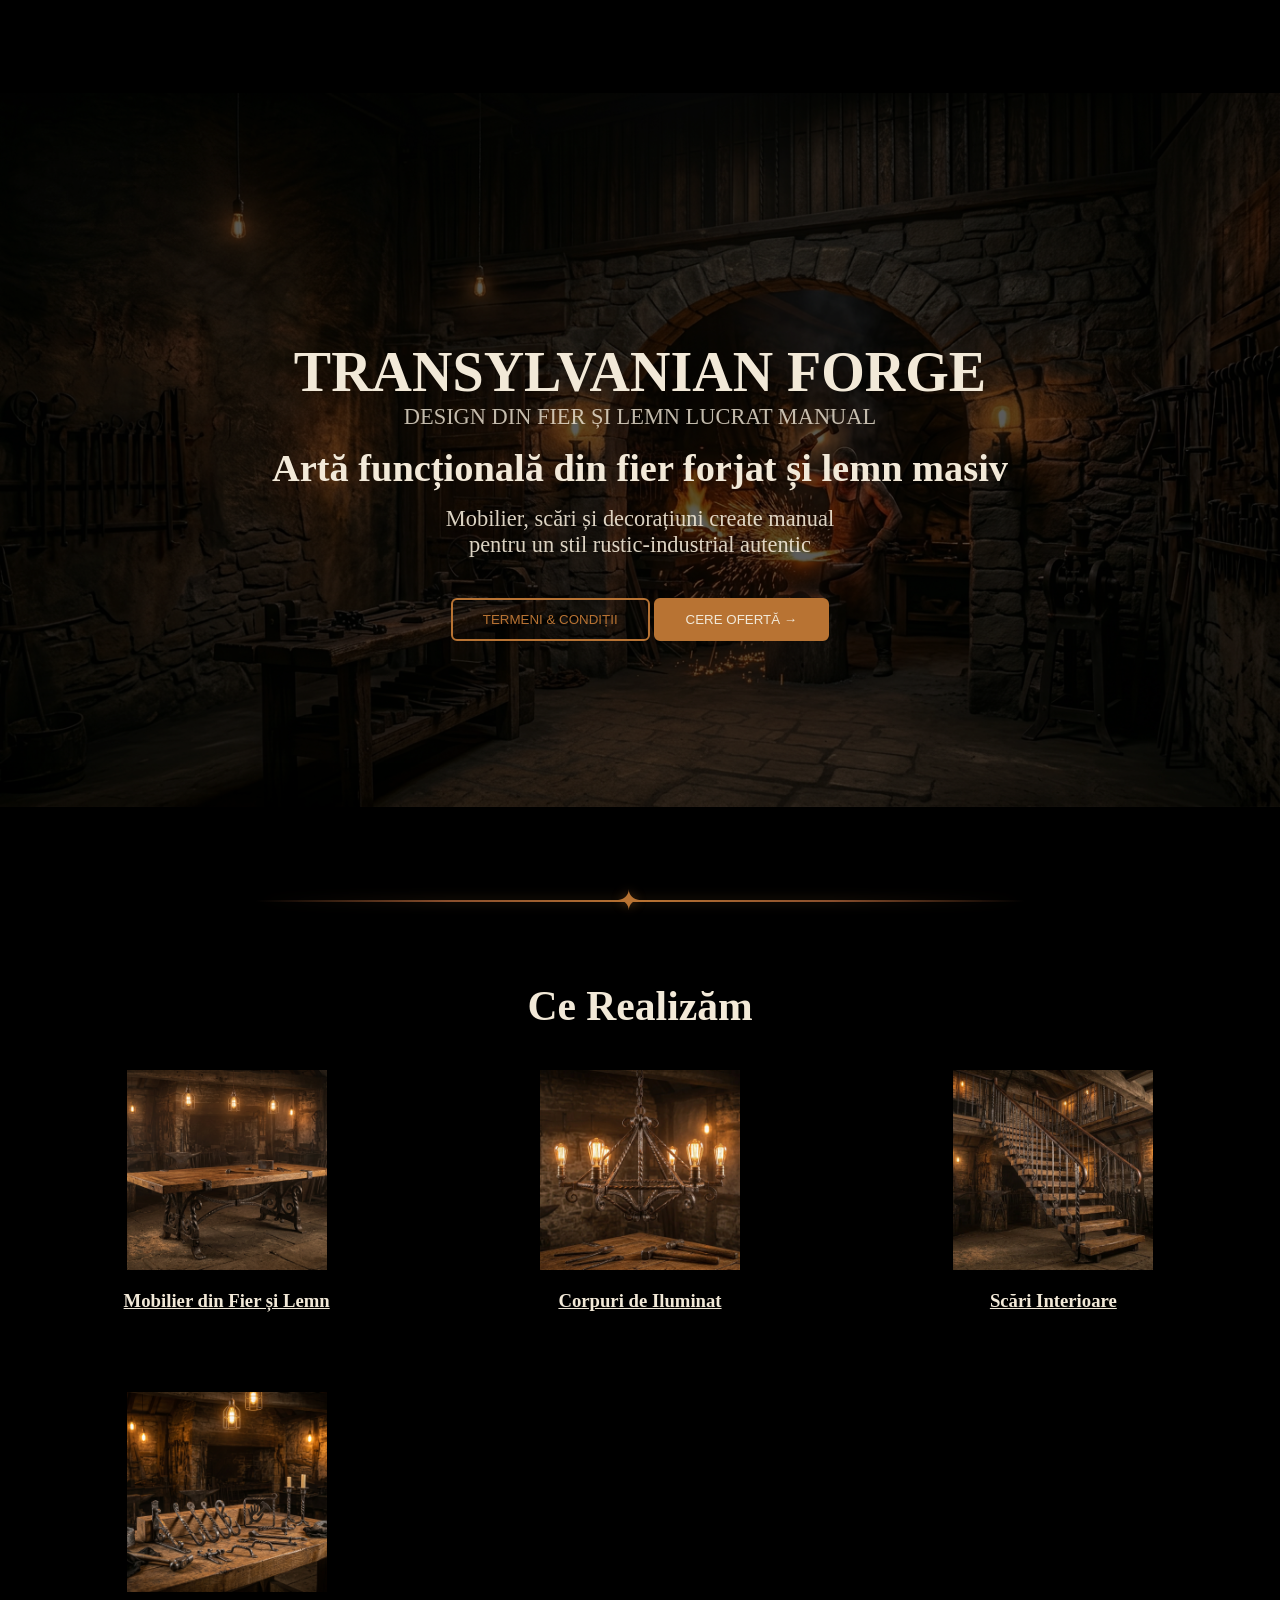
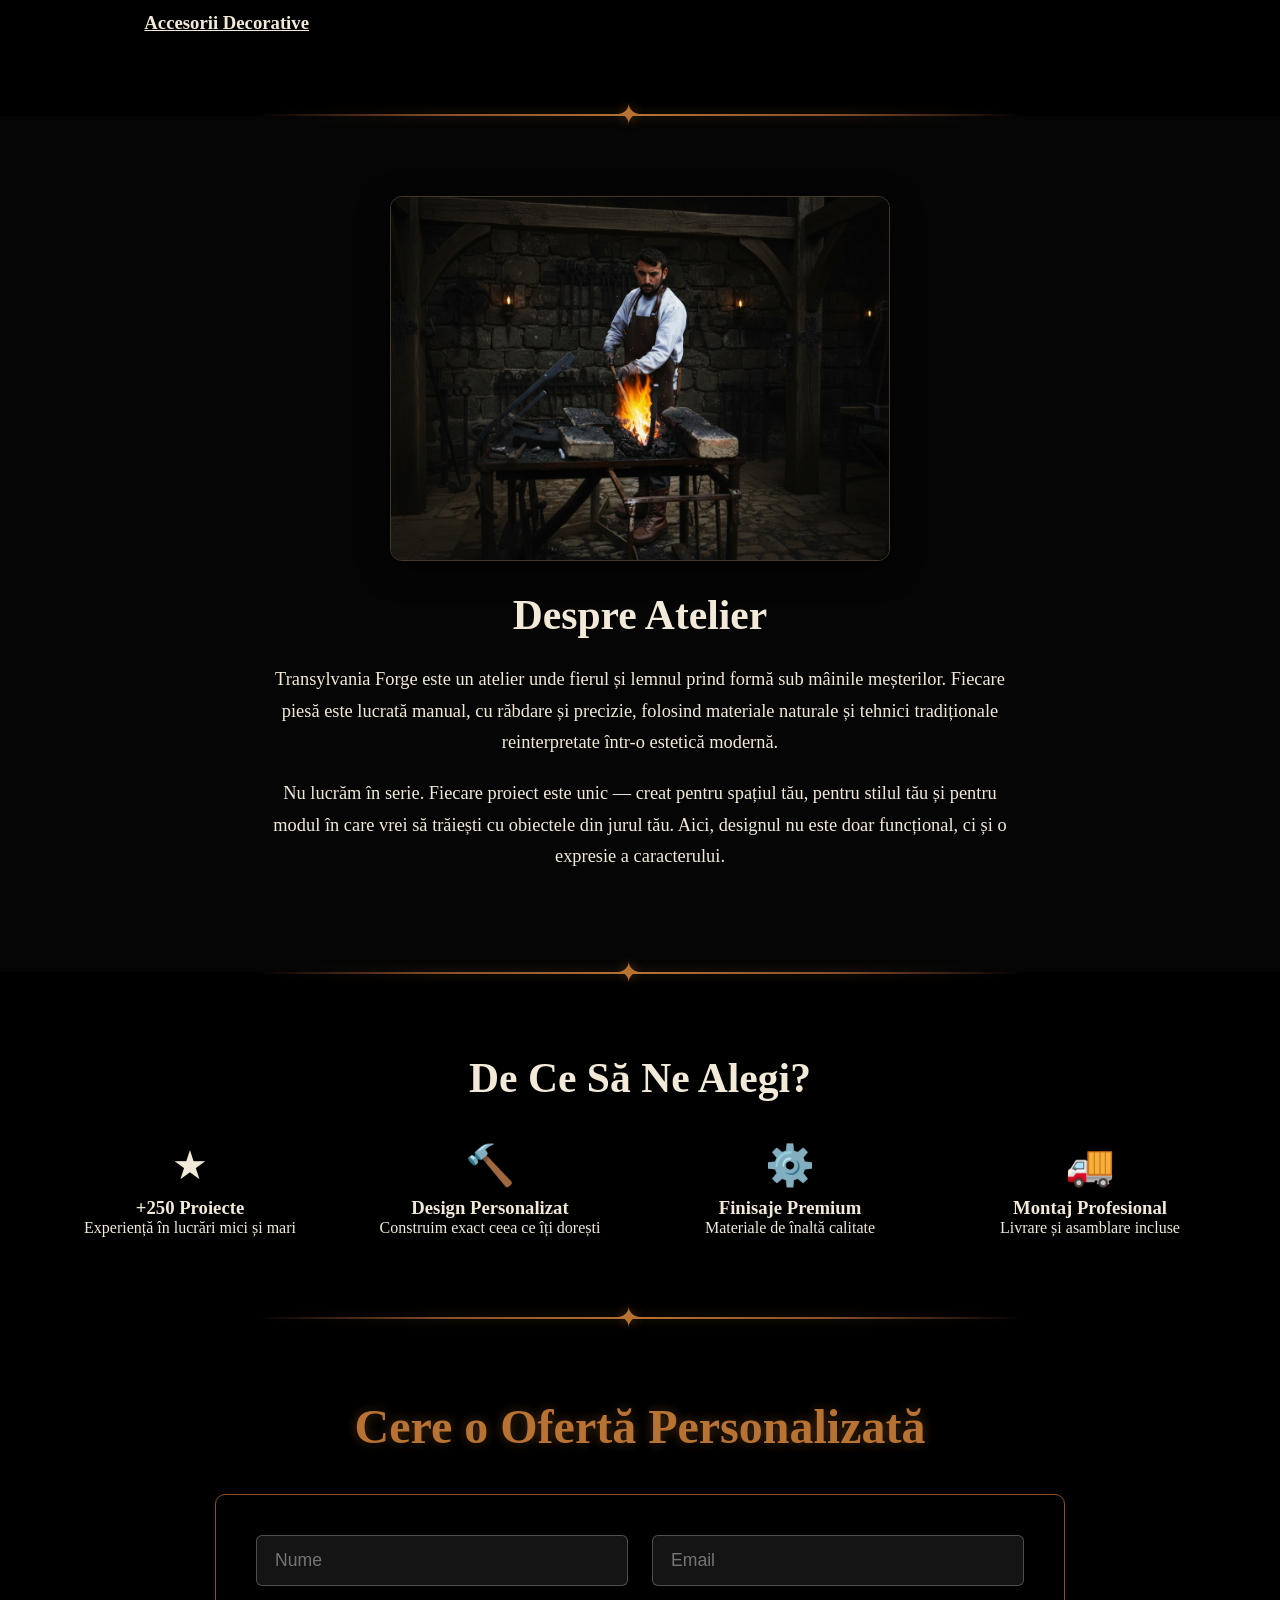
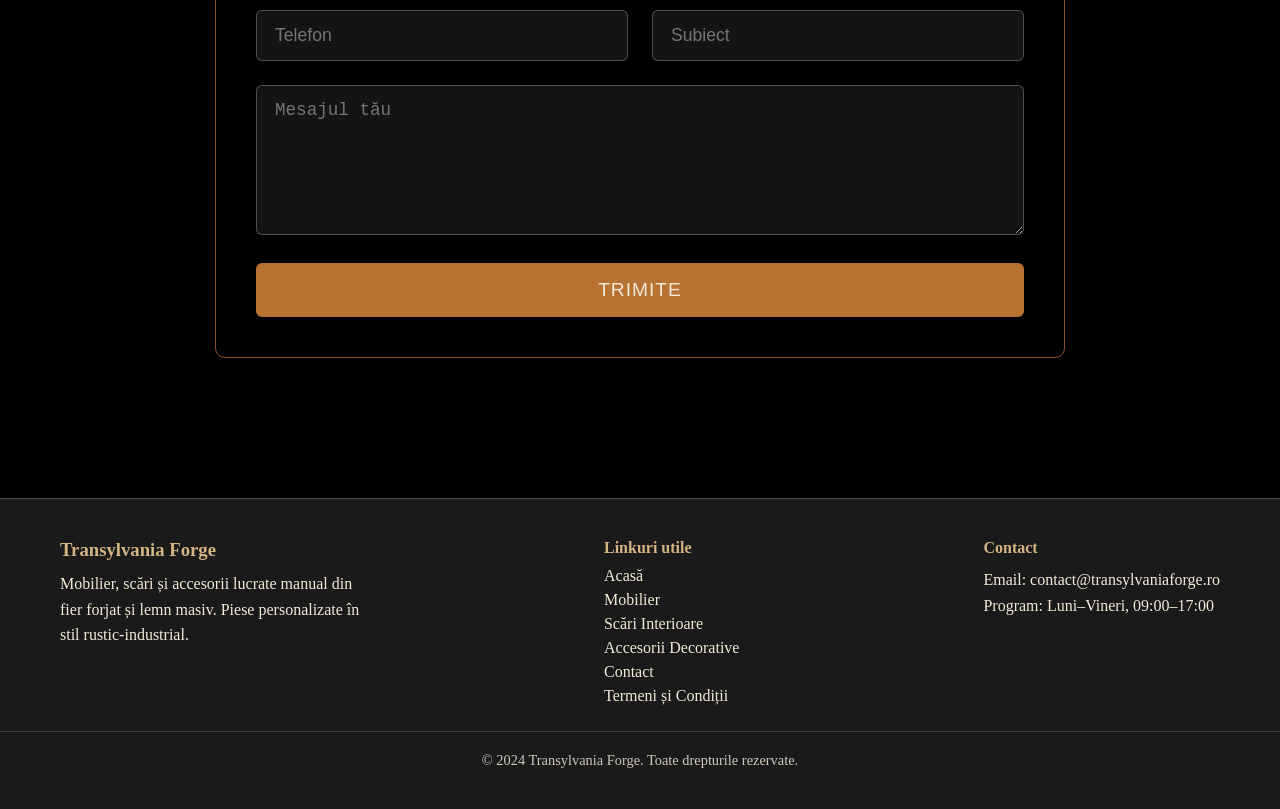
==== commit ff3d610b: "added photo in about" ====
--- a/index.html
+++ b/index.html
@@ -72,12 +72,15 @@
 
 <section class="about">
     <div class="container">
+
+        <img src="images/despre-atelier/hero-uti-2.png" alt="Meșter fierar" class="about-image">
+
         <h2 class="section-title">Despre Atelier</h2>
 
         <p class="about-text">
             Transylvania Forge este un atelier unde fierul și lemnul prind formă sub mâinile meșterilor.
-            Fiecare piesă este lucrată manual, cu răbdare și precizie, folosind materiale naturale și
-            tehnici tradiționale reinterpretate într-o estetică modernă.
+            Fiecare piesă este lucrată manual, cu răbdare și precizie, folosind materiale naturale
+            și tehnici tradiționale reinterpretate într-o estetică modernă.
         </p>
 
         <p class="about-text">
@@ -86,9 +89,9 @@
             doar funcțional, ci și o expresie a caracterului.
         </p>
 
-    
-    </div>
-</section>
+    </div>
+</section>
+
 
 
 <div class="divider-metal"></div>
--- a/themes/styles.css
+++ b/themes/styles.css
@@ -692,3 +692,20 @@
     padding: 80px 0;
     background: rgba(255, 255, 255, 0.02); /* subtle texture */
 }
+
+.about-image {
+    width: 100%;
+    max-width: 500px;
+    margin: 0 auto 30px auto;
+    display: block;
+    border-radius: 12px;
+    border: 1px solid rgba(212, 180, 131, 0.3);
+    box-shadow: 0 8px 30px rgba(0,0,0,0.5);
+}
+
+.hero-seal {
+    width: 140px;
+    margin: 0 auto 20px;
+    opacity: 0.85;
+    display: block;
+}
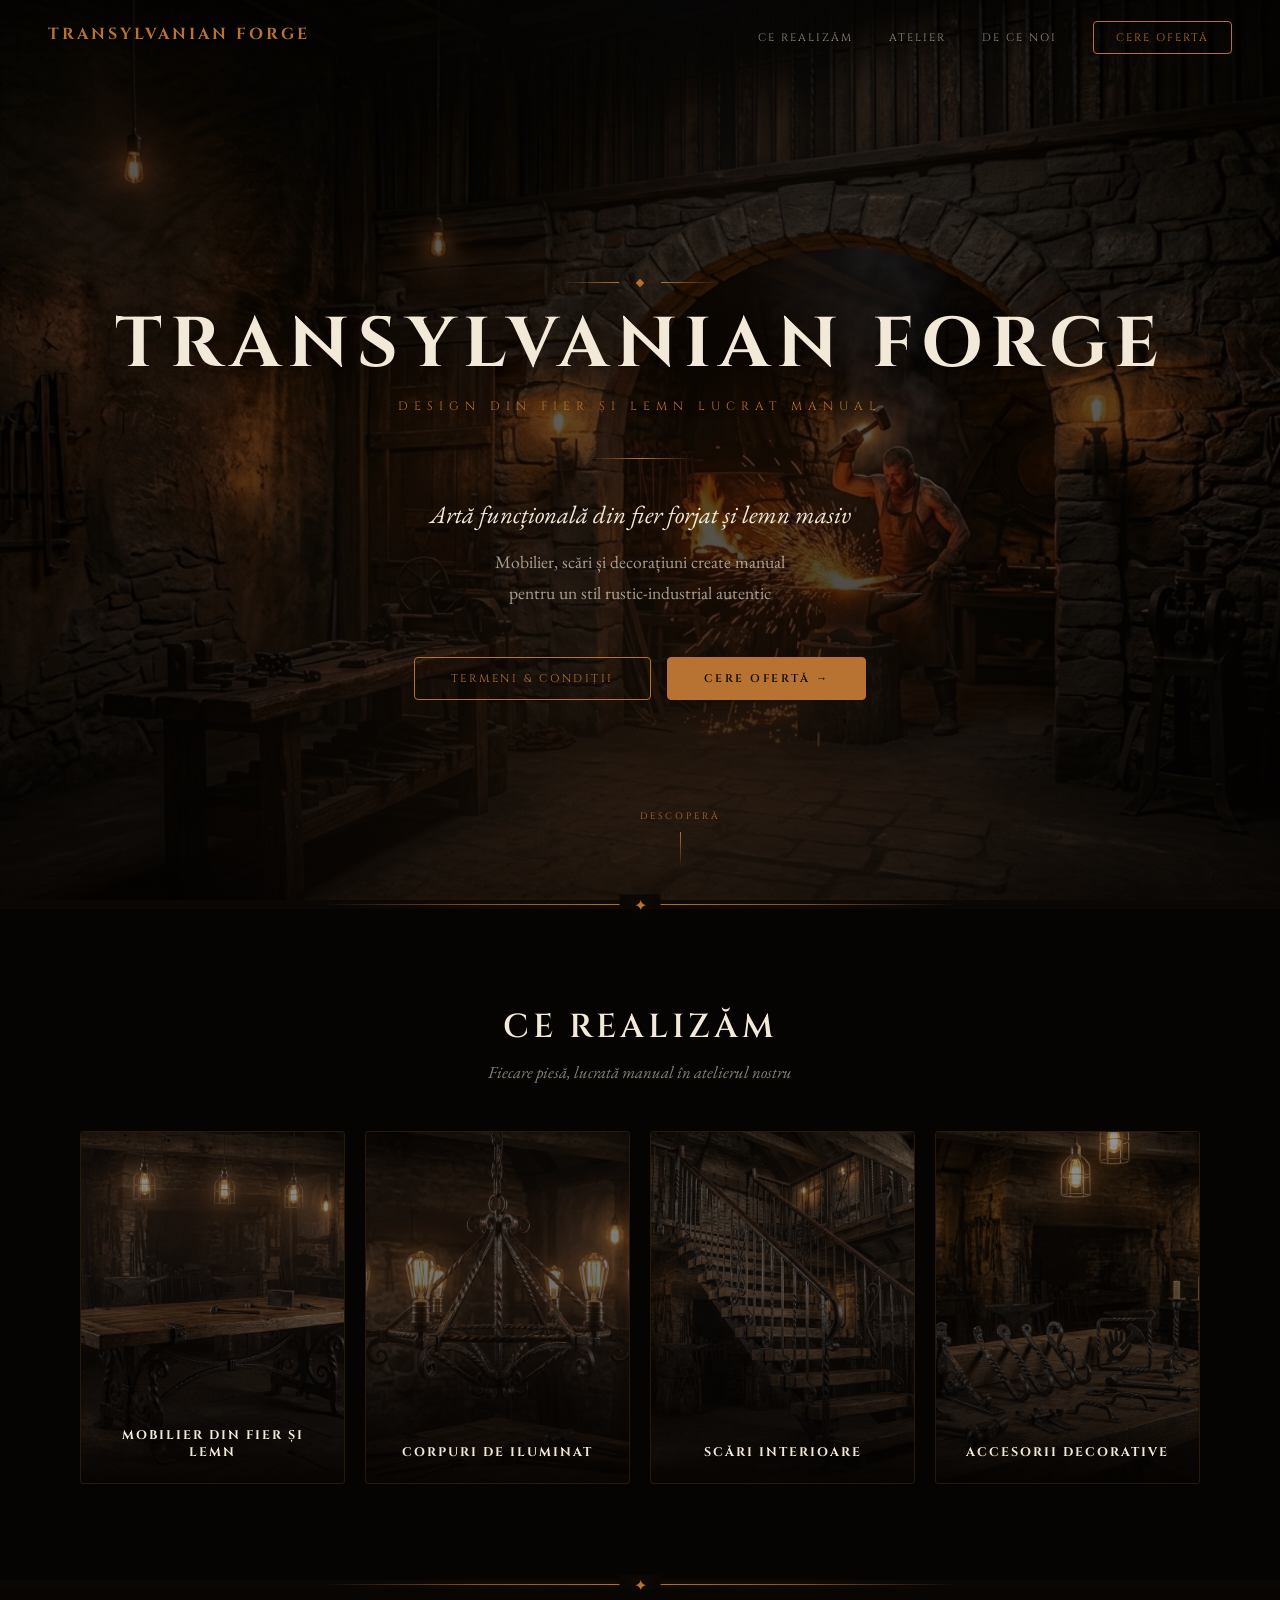
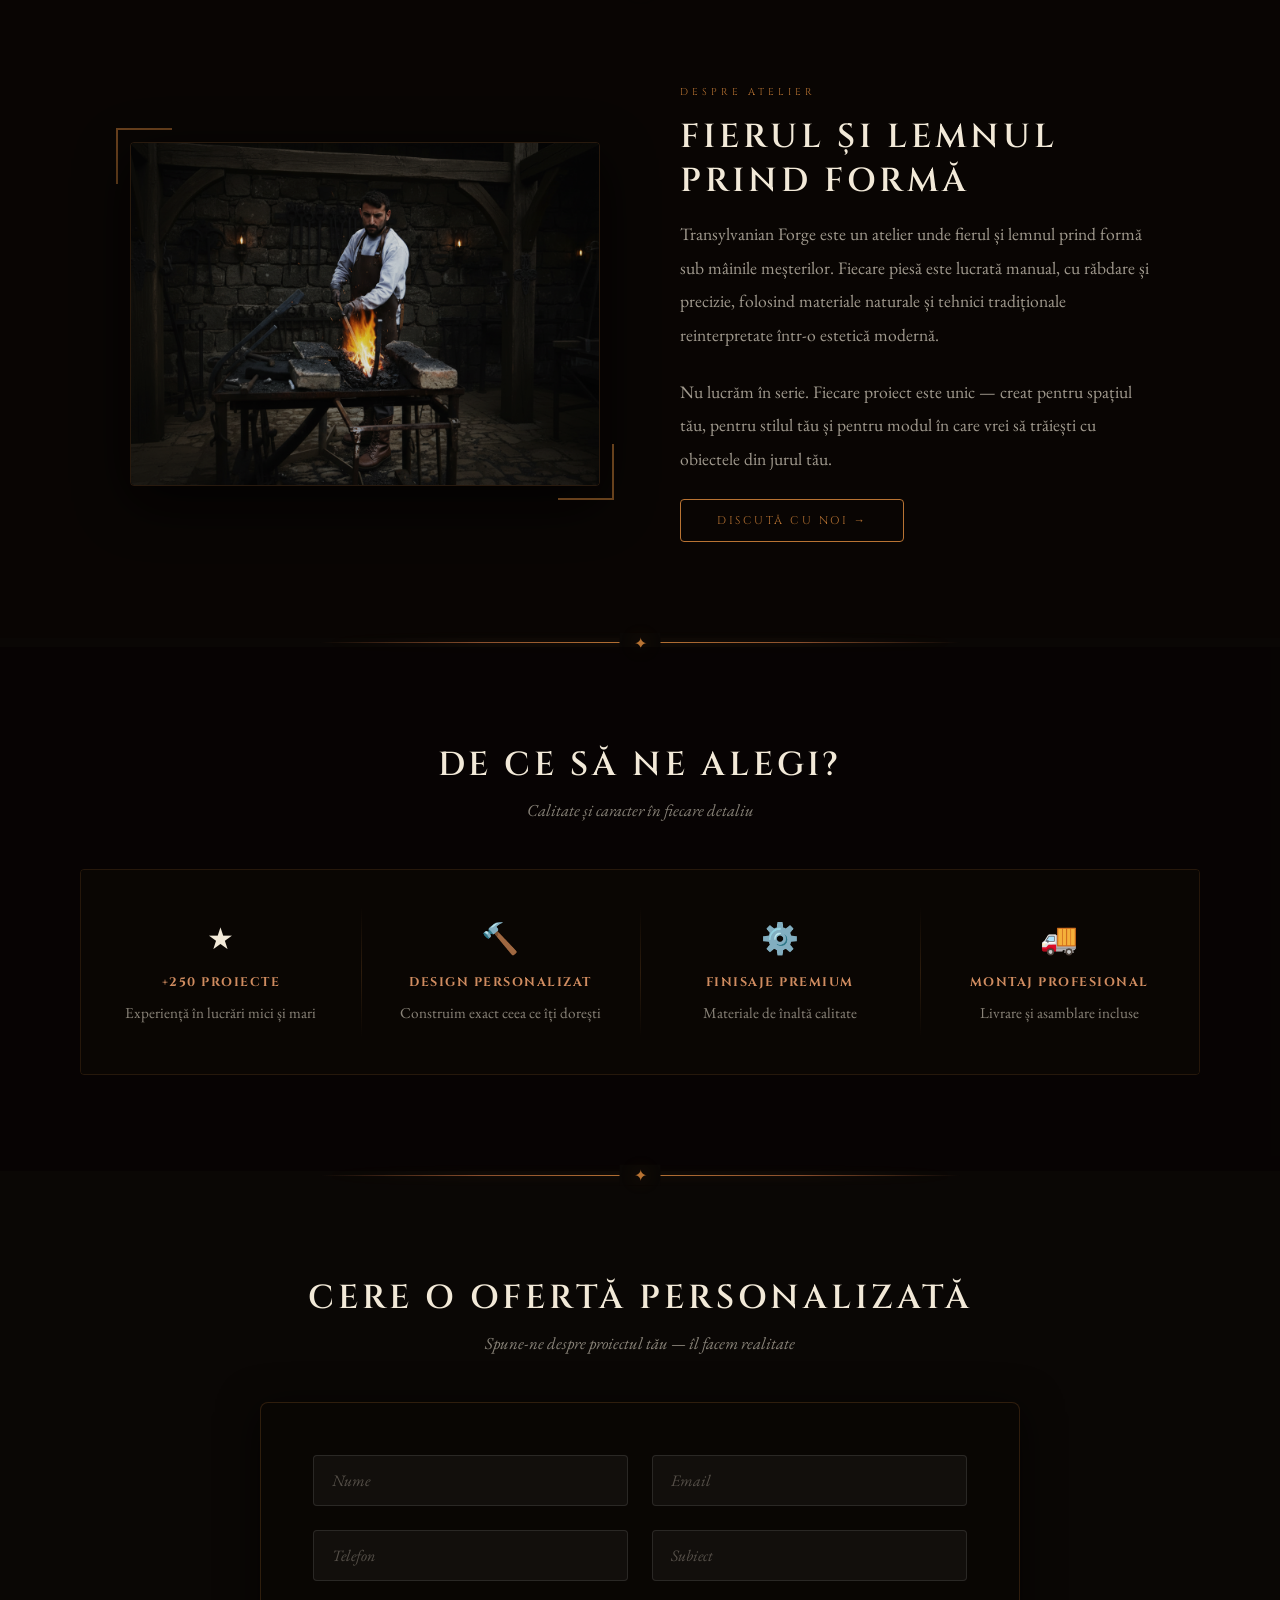
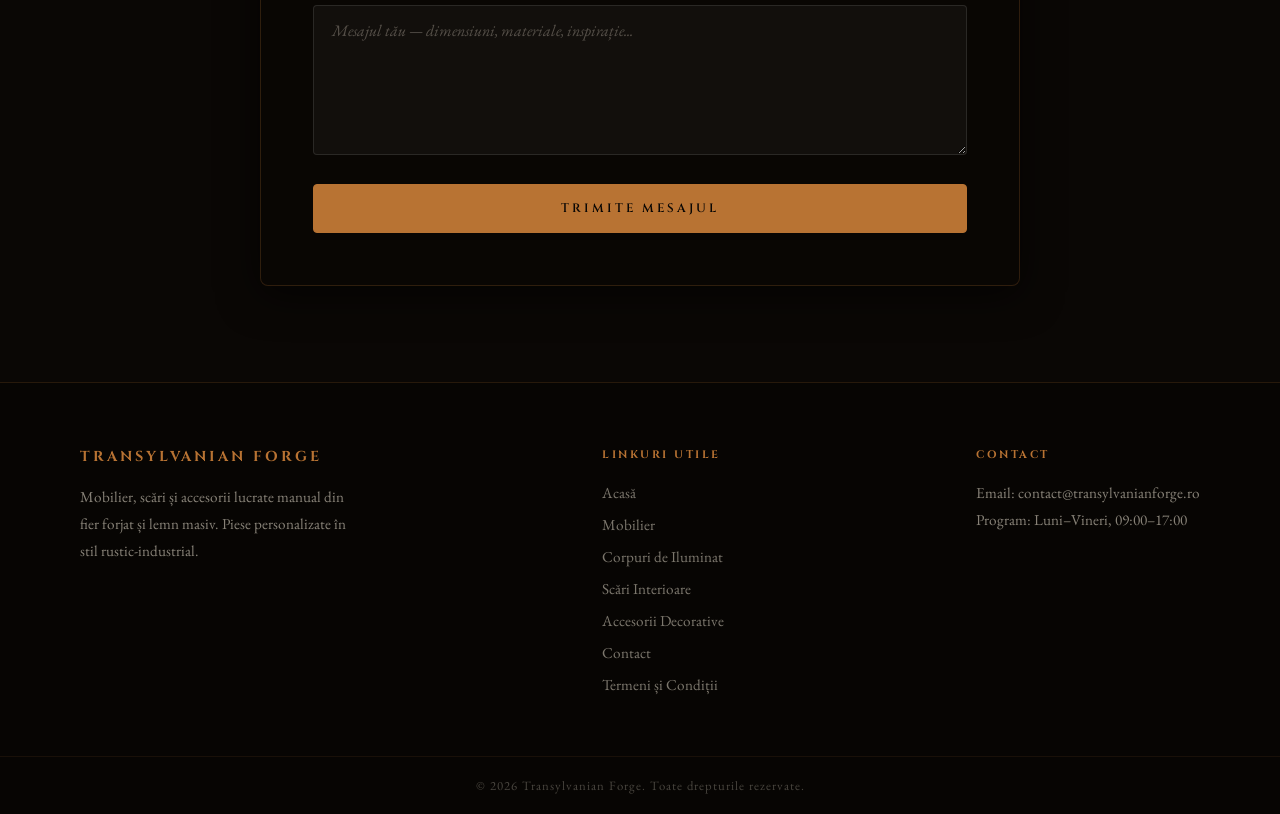
==== commit de1513b3: "added a flow theme and cursive fonts" ====
--- a/index.html
+++ b/index.html
@@ -4,124 +4,157 @@
     <meta charset="UTF-8">
     <meta name="viewport" content="width=device-width, initial-scale=1.0">
     <title>Transylvanian Forge – Mobilier și Design din Fier Forjat & Lemn Masiv</title>
-<meta name="description" content="Mobilier, scări și accesorii lucrate manual din fier forjat și lemn masiv. Piese personalizate în stil rustic‑industrial, create în atelierul Transylvania Forge.">
-
+    <meta name="description" content="Mobilier, scări și accesorii lucrate manual din fier forjat și lemn masiv. Piese personalizate în stil rustic‑industrial, create în atelierul Transylvanian Forge.">
     <link rel="stylesheet" href="themes/styles.css">
+    <link rel="preconnect" href="https://fonts.googleapis.com">
+    <link href="https://fonts.googleapis.com/css2?family=Cinzel:wght@400;600;700;900&family=EB+Garamond:ital,wght@0,400;0,500;1,400&display=swap" rel="stylesheet">
 </head>
 
 <body>
 
-    <!-- Hero Section -->
-    <section class="hero">
-        <div class="container">
-            <h1 class="company-name">Transylvanian Forge</h1>
-            <p class="tagline">DESIGN DIN FIER ȘI LEMN LUCRAT MANUAL</p>
-
-            <div class="hero-content">
-                <h2 class="hero-title">Artă funcțională din fier forjat și lemn masiv</h2>
-                <p class="hero-description">
-                    Mobilier, scări și decorațiuni create manual<br>
-                    pentru un stil rustic‑industrial autentic
-                </p>
-                <div class="hero-buttons">
-                    <button class="btn btn-outline" onclick="location.href='pages/termeni.html'">Termeni & Condiții</button>
-                    <button class="btn btn-primary" onclick="location.href='pages/contact.html'">Cere Ofertă →</button>
-                </div>
-            </div>
-        </div>
-    </section>
+<!-- ===================== NAV ===================== -->
+<nav class="site-nav" id="siteNav">
+    <a href="index.html" class="nav-logo">Transylvanian Forge</a>
+
+    <ul class="nav-links" id="navLinks">
+        <li><a href="#services">Ce Realizăm</a></li>
+        <li><a href="#about">Atelier</a></li>
+        <li><a href="#features">De Ce Noi</a></li>
+        <li><a href="#contact" class="nav-cta">Cere Ofertă</a></li>
+    </ul>
+
+    <div class="nav-toggle" id="navToggle" aria-label="Meniu">
+        <span></span><span></span><span></span>
+    </div>
+</nav>
+
+<!-- ===================== HERO ===================== -->
+<section class="hero">
+
+    <div class="container">
+        <div class="hero-ornament">
+            <div class="hero-ornament-line"></div>
+            <div class="hero-ornament-diamond"></div>
+            <div class="hero-ornament-line"></div>
+        </div>
+
+        <h1 class="company-name">Transylvanian Forge</h1>
+        <p class="tagline">Design din fier și lemn lucrat manual</p>
+        <div class="hero-divider"></div>
+
+        <h2 class="hero-title">Artă funcțională din fier forjat și lemn masiv</h2>
+        <p class="hero-description">
+            Mobilier, scări și decorațiuni create manual<br>
+            pentru un stil rustic‑industrial autentic
+        </p>
+
+        <div class="hero-buttons">
+            <a href="pages/termeni.html" class="btn btn-outline">Termeni & Condiții</a>
+            <a href="#contact" class="btn btn-primary">Cere Ofertă →</a>
+        </div>
+    </div>
+
+    <div class="hero-scroll-hint">
+        <span>Descoperă</span>
+        <div class="scroll-arrow"></div>
+    </div>
+</section>
 
 <div class="divider-metal"></div>
 
-<!-- Services Section -->
-<section class="services">
+<!-- ===================== SERVICES ===================== -->
+<section class="services" id="services">
     <div class="container">
-        <h2 class="section-title">Ce Realizăm</h2>
+        <h2 class="section-title reveal">Ce Realizăm</h2>
+        <p class="section-subtitle reveal reveal-delay-1">Fiecare piesă, lucrată manual în atelierul nostru</p>
 
         <div class="services-grid">
-
-            <!-- Iron & Wood Furniture (clickable) -->
-            <a href="pages/mobilier.html" class="service-card">
+            <a href="pages/mobilier.html" class="service-card reveal reveal-delay-1">
                 <img src="furniture.png" alt="Mobilier din Fier și Lemn">
+                <div class="service-card-overlay"></div>
                 <h3>Mobilier din Fier și Lemn</h3>
+                <div class="service-card-arrow">→</div>
             </a>
 
-            <!-- Lighting -->
-            <a href="pages/ci.html" class="service-card">
+            <a href="pages/ci.html" class="service-card reveal reveal-delay-2">
                 <img src="lighting.png" alt="Corpuri de Iluminat">
+                <div class="service-card-overlay"></div>
                 <h3>Corpuri de Iluminat</h3>
+                <div class="service-card-arrow">→</div>
             </a>
 
-            <!-- Stairs -->
-             <a href="pages/scari-interioare.html" class="service-card">
+            <a href="pages/scari-interioare.html" class="service-card reveal reveal-delay-3">
                 <img src="stairs.png" alt="Scări Interioare">
+                <div class="service-card-overlay"></div>
                 <h3>Scări Interioare</h3>
+                <div class="service-card-arrow">→</div>
             </a>
 
-            <!-- Decorative -->
-            <a href="pages/accesorii-decorative.html" class="service-card">
+            <a href="pages/accesorii-decorative.html" class="service-card reveal reveal-delay-4">
                 <img src="decor.png" alt="Accesorii Decorative">
+                <div class="service-card-overlay"></div>
                 <h3>Accesorii Decorative</h3>
+                <div class="service-card-arrow">→</div>
             </a>
-
         </div>
     </div>
 </section>
 
 <div class="divider-metal"></div>
 
-<section class="about">
+<!-- ===================== ABOUT ===================== -->
+<section class="about" id="about">
+    <div class="about-inner">
+        <div class="about-image-wrap reveal">
+            <img src="images/despre-atelier/hero-uti-2.png" alt="Meșter fierar" class="about-image">
+        </div>
+
+        <div class="about-content reveal reveal-delay-2">
+            <span class="about-eyebrow">Despre Atelier</span>
+            <h2 class="section-title">Fierul și Lemnul<br>prind formă</h2>
+
+            <p class="about-text">
+                Transylvanian Forge este un atelier unde fierul și lemnul prind formă sub mâinile meșterilor.
+                Fiecare piesă este lucrată manual, cu răbdare și precizie, folosind materiale naturale
+                și tehnici tradiționale reinterpretate într-o estetică modernă.
+            </p>
+
+            <p class="about-text">
+                Nu lucrăm în serie. Fiecare proiect este unic — creat pentru spațiul tău, pentru stilul tău
+                și pentru modul în care vrei să trăiești cu obiectele din jurul tău.
+            </p>
+
+            <a href="#contact" class="btn btn-outline">Discută cu noi →</a>
+        </div>
+    </div>
+</section>
+
+<div class="divider-metal"></div>
+
+<!-- ===================== FEATURES ===================== -->
+<section class="features" id="features">
     <div class="container">
-
-        <img src="images/despre-atelier/hero-uti-2.png" alt="Meșter fierar" class="about-image">
-
-        <h2 class="section-title">Despre Atelier</h2>
-
-        <p class="about-text">
-            Transylvania Forge este un atelier unde fierul și lemnul prind formă sub mâinile meșterilor.
-            Fiecare piesă este lucrată manual, cu răbdare și precizie, folosind materiale naturale
-            și tehnici tradiționale reinterpretate într-o estetică modernă.
-        </p>
-
-        <p class="about-text">
-            Nu lucrăm în serie. Fiecare proiect este unic — creat pentru spațiul tău, pentru stilul tău
-            și pentru modul în care vrei să trăiești cu obiectele din jurul tău. Aici, designul nu este
-            doar funcțional, ci și o expresie a caracterului.
-        </p>
-
-    </div>
-</section>
-
-
-
-<div class="divider-metal"></div>
-
-<!-- Features Section -->
-<section class="features">
-    <div class="container">
-        <h2 class="section-title">De Ce Să Ne Alegi?</h2>
+        <h2 class="section-title reveal">De Ce Să Ne Alegi?</h2>
+        <p class="section-subtitle reveal reveal-delay-1">Calitate și caracter în fiecare detaliu</p>
 
         <div class="features-grid">
-            <div class="feature-item">
-                <div class="feature-icon">★</div>
+            <div class="feature-item reveal reveal-delay-1">
+                <span class="feature-icon">★</span>
                 <h3>+250 Proiecte</h3>
                 <p>Experiență în lucrări mici și mari</p>
             </div>
-
-            <div class="feature-item">
-                <div class="feature-icon">🔨</div>
+            <div class="feature-item reveal reveal-delay-2">
+                <span class="feature-icon">🔨</span>
                 <h3>Design Personalizat</h3>
                 <p>Construim exact ceea ce îți dorești</p>
             </div>
-
-            <div class="feature-item">
-                <div class="feature-icon">⚙️</div>
+            <div class="feature-item reveal reveal-delay-3">
+                <span class="feature-icon">⚙️</span>
                 <h3>Finisaje Premium</h3>
                 <p>Materiale de înaltă calitate</p>
             </div>
-
-            <div class="feature-item">
-                <div class="feature-icon">🚚</div>
+            <div class="feature-item reveal reveal-delay-4">
+                <span class="feature-icon">🚚</span>
                 <h3>Montaj Profesional</h3>
                 <p>Livrare și asamblare incluse</p>
             </div>
@@ -131,113 +164,144 @@
 
 <div class="divider-metal"></div>
 
-<!-- Contact Form -->
-<section class="contact">
+<!-- ===================== CONTACT ===================== -->
+<section class="contact" id="contact">
     <div class="container">
-        <h2 class="section-title">Cere o Ofertă Personalizată</h2>
-
-<form id="contactForm" action="https://formspree.io/f/xyknvwge" method="POST">
-
-    <div class="form-row">
-        <input type="text" name="name" placeholder="Nume" required>
-        <input type="email" name="email" placeholder="Email" required>
-    </div>
-
-    <div class="form-row">
-        <input type="text" name="phone" placeholder="Telefon">
-        <input type="text" name="subject" placeholder="Subiect">
-    </div>
-
-    <textarea name="message" placeholder="Mesajul tău" required></textarea>
-
-    <button class="btn btn-primary" type="submit">Trimite</button>
-</form>
-
-<!-- Success Popup -->
-<div id="successPopup" class="success-popup">
-    <div class="popup-content">
-        <h3>Mesaj trimis!</h3>
-        <p>Îți mulțumim! Te vom contacta în curând.</p>
-        <button id="closePopup" class="btn btn-primary">Închide</button>
-    </div>
-</div>
-
-    </div>
-</section>
-
+        <h2 class="section-title reveal">Cere o Ofertă Personalizată</h2>
+        <p class="section-subtitle reveal reveal-delay-1">Spune-ne despre proiectul tău — îl facem realitate</p>
+
+        <form id="contactForm" action="https://formspree.io/f/xyknvwge" method="POST" class="reveal reveal-delay-2">
+            <div class="form-row">
+                <input type="text" name="name" placeholder="Nume" required>
+                <input type="email" name="email" placeholder="Email" required>
+            </div>
+            <div class="form-row">
+                <input type="text" name="phone" placeholder="Telefon">
+                <input type="text" name="subject" placeholder="Subiect">
+            </div>
+            <textarea name="message" placeholder="Mesajul tău — dimensiuni, materiale, inspirație..." required></textarea>
+            <button class="btn btn-primary" type="submit">Trimite Mesajul</button>
+        </form>
+
+        <div id="successPopup" class="success-popup">
+            <div class="popup-content">
+                <h3>Mesaj trimis!</h3>
+                <p>Îți mulțumim! Te vom contacta în curând.</p>
+                <button id="closePopup" class="btn btn-primary">Închide</button>
+            </div>
+        </div>
+    </div>
+</section>
+
+<!-- ===================== FOOTER ===================== -->
+<footer class="site-footer">
+    <div class="footer-container">
+        <div class="footer-section">
+            <h3 class="footer-title">Transylvanian Forge</h3>
+            <p class="footer-text">
+                Mobilier, scări și accesorii lucrate manual din fier forjat și lemn masiv.
+                Piese personalizate în stil rustic‑industrial.
+            </p>
+        </div>
+        <div class="footer-section">
+            <h4>Linkuri utile</h4>
+            <ul class="footer-links">
+                <li><a href="index.html">Acasă</a></li>
+                <li><a href="pages/mobilier.html">Mobilier</a></li>
+                <li><a href="pages/ci.html">Corpuri de Iluminat</a></li>
+                <li><a href="pages/scari-interioare.html">Scări Interioare</a></li>
+                <li><a href="pages/accesorii-decorative.html">Accesorii Decorative</a></li>
+                <li><a href="pages/contact.html">Contact</a></li>
+                <li><a href="pages/termeni.html">Termeni și Condiții</a></li>
+            </ul>
+        </div>
+        <div class="footer-section">
+            <h4>Contact</h4>
+            <p class="footer-text">
+                Email: contact@transylvanianforge.ro<br>
+                Program: Luni–Vineri, 09:00–17:00
+            </p>
+        </div>
+    </div>
+    <div class="footer-bottom">
+        <p>© 2026 Transylvanian Forge. Toate drepturile rezervate.</p>
+    </div>
+</footer>
+
+<!-- ===================== SCRIPTS ===================== -->
 <script>
+/* --- Nav scroll --- */
+const nav = document.getElementById('siteNav');
+window.addEventListener('scroll', () => {
+    nav.classList.toggle('scrolled', window.scrollY > 40);
+});
+
+/* --- Mobile nav toggle --- */
+const toggle = document.getElementById('navToggle');
+const links  = document.getElementById('navLinks');
+toggle.addEventListener('click', () => {
+    links.classList.toggle('open');
+});
+links.querySelectorAll('a').forEach(a => {
+    a.addEventListener('click', () => links.classList.remove('open'));
+});
+
+/* --- Subtle parallax on hero bg --- */
+const heroBg = document.getElementById('heroBg');
+window.addEventListener('scroll', () => {
+    const y = window.scrollY;
+    if (heroBg && y < window.innerHeight * 1.5) {
+        heroBg.style.transform = `scale(1.06) translateY(${y * 0.22}px)`;
+    }
+}, { passive: true });
+
+/* --- Scroll reveal --- */
+const reveals = document.querySelectorAll('.reveal');
+const observer = new IntersectionObserver((entries) => {
+    entries.forEach(e => {
+        if (e.isIntersecting) {
+            e.target.classList.add('visible');
+            observer.unobserve(e.target);
+        }
+    });
+}, { threshold: 0.12 });
+reveals.forEach(el => observer.observe(el));
+
+/* --- Contact form --- */
 document.getElementById("contactForm").addEventListener("submit", async function(e) {
     e.preventDefault();
-
     const form = e.target;
-
-    // Basic validation
     if (!form.name.value.trim() || !form.email.value.trim() || !form.message.value.trim()) {
         alert("Te rugăm să completezi toate câmpurile obligatorii.");
         return;
     }
-
-    // Send form to Formspree
     const response = await fetch(form.action, {
         method: "POST",
         body: new FormData(form),
         headers: { "Accept": "application/json" }
     });
-
     if (response.ok) {
-        // Show success popup
         document.getElementById("successPopup").style.display = "flex";
         form.reset();
     } else {
         alert("A apărut o eroare. Te rugăm să încerci din nou.");
     }
 });
-
-// Close popup
 document.getElementById("closePopup").addEventListener("click", function() {
     document.getElementById("successPopup").style.display = "none";
 });
 
+/* --- Smooth scroll for anchor links --- */
+document.querySelectorAll('a[href^="#"]').forEach(a => {
+    a.addEventListener('click', function(e) {
+        const target = document.querySelector(this.getAttribute('href'));
+        if (target) {
+            e.preventDefault();
+            target.scrollIntoView({ behavior: 'smooth', block: 'start' });
+        }
+    });
+});
 </script>
-<footer class="site-footer">
-  <div class="footer-container">
-
-    <div class="footer-section">
-      <h3 class="footer-title">Transylvania Forge</h3>
-      <p class="footer-text">
-        Mobilier, scări și accesorii lucrate manual din fier forjat și lemn masiv.
-        Piese personalizate în stil rustic‑industrial.
-      </p>
-    </div>
-
-    <div class="footer-section">
-      <h4>Linkuri utile</h4>
-      <ul class="footer-links">
-        <li><a href="index.html">Acasă</a></li>
-        <li><a href="pages/mobilier.html">Mobilier</a></li>
-        <li><a href="pages/scari-interioare.html">Scări Interioare</a></li>
-        <li><a href="pages/accesorii-decorative.html">Accesorii Decorative</a></li>
-        <li><a href="pages/contact.html">Contact</a></li>
-        <li><a href="pages/termeni.html">Termeni și Condiții</a></li>
-      </ul>
-    </div>
-
-    <div class="footer-section">
-      <h4>Contact</h4>
-      <p class="footer-text">
-        Email: contact@transylvaniaforge.ro<br>
-        Program: Luni–Vineri, 09:00–17:00
-      </p>
-    </div>
-
-  </div>
-
-  <div class="footer-bottom">
-    <p>© 2024 Transylvania Forge. Toate drepturile rezervate.</p>
-  </div>
-</footer>
-
 
 </body>
-</html>
-
+</html>
--- a/themes/styles.css
+++ b/themes/styles.css
@@ -1,711 +1,755 @@
 /* =========================================================
    0. THEME VARIABLES — COPPER EDITION
    ========================================================= */
+@import url('https://fonts.googleapis.com/css2?family=Cinzel:wght@400;600;700;900&family=EB+Garamond:ital,wght@0,400;0,500;1,400&display=swap');
+
 :root {
-    /* COLORS */
-    --color-bg: #000;
+    --color-bg: #0a0705;
     --color-text: #F2E9D8;
-    /* COPPER PALETTE */
+    --color-text-muted: rgba(242,233,216,0.65);
     --color-copper-light: #d08c60;
-    --color-copper: #b87333;        /* true copper */
+    --color-copper: #b87333;
     --color-copper-dark: #8a4f2d;
     --color-copper-glow: rgba(184,115,51,0.45);
-
-    --color-overlay: rgba(0,0,0,0.45);
-    --color-section-overlay: rgba(0,0,0,0.35);
-
-    /* TYPOGRAPHY */
-    --font-body: 'Inter', serif;
+    --color-copper-subtle: rgba(184,115,51,0.1);
+    --color-overlay: rgba(5,3,2,0.55);
+    --color-card-bg: rgba(12,8,5,0.78);
+    --font-body: 'EB Garamond', Georgia, serif;
     --font-title: 'Cinzel', serif;
-
-    /* SPACING */
     --space-xs: 8px;
     --space-sm: 16px;
     --space-md: 24px;
-    --space-lg: 40px;
-    --space-xl: 80px;
-
-    /* RADII */
-    --radius-sm: 6px;
-    --radius-md: 10px;
-
-    /* SHADOWS */
-    --shadow-copper: 0 0 12px rgba(184,115,51,0.4);
-    --shadow-popup: 0 0 25px rgba(0,0,0,0.7);
-}
-
-/* =========================================================
-   1. RESET & GLOBAL
-   ========================================================= */
-* {
-    margin: 0;
-    padding: 0;
-    box-sizing: border-box;
-}
-
-html, body {
+    --space-lg: 48px;
+    --space-xl: 96px;
+    --radius-sm: 4px;
+    --radius-md: 8px;
+    --shadow-copper: 0 0 18px rgba(184,115,51,0.45);
+    --shadow-popup: 0 0 40px rgba(0,0,0,0.85);
+    --shadow-card: 0 8px 40px rgba(0,0,0,0.65);
+    --nav-height: 68px;
+}
+
+*, *::before, *::after { margin:0; padding:0; box-sizing:border-box; }
+
+html { scroll-behavior:smooth; overflow-x:hidden; }
+
+body {
+    width:100%; max-width:100%;
+    font-family: var(--font-body);
+    font-size: 18px;
+    color: var(--color-text);
+    background-color: var(--color-bg);
+    background-image: url('../images/background/hero.png');
+    background-attachment: fixed;
+    background-size: cover;
+    background-position: center 30%;
+    background-repeat: no-repeat;
     overflow-x: hidden;
-}
-
-body {
-    width: 100%;
-    max-width: 100%;
-    font-family: var(--font-body);
-    color: var(--color-text);
-
-    background-image: url('../images/background/hero.png');
-    background-repeat: no-repeat;
-    background-size: contain;
-    background-position: center center;
-    background-attachment: fixed;
-    background-color: var(--color-bg);
-}
-
-/* Global dark overlay */
+    -webkit-font-smoothing: antialiased;
+}
+
+/* Dark overlay that sits behind all content on every page */
 body::before {
-    content: "";
+    content: '';
     position: fixed;
     inset: 0;
-    background: var(--color-overlay);
-    z-index: -1;
-}
-
-/* Layout container */
-.container {
-    max-width: 1200px;
-    margin: 0 auto;
-    padding: 0 20px;
-}
-
-/* =========================================================
-   2. HERO SECTION
+    background: rgba(5, 3, 2, 0.62);
+    z-index: 0;
+    pointer-events: none;
+}
+
+/* Ensure all direct layout wrappers sit above the overlay */
+.site-nav, .hero, section, .page-wrapper, .site-footer, .back-wrapper {
+    position: relative;
+    z-index: 1;
+}
+
+/* =========================================================
+   NAV
+   ========================================================= */
+.site-nav {
+    position: fixed;
+    top: 0; left: 0; right: 0;
+    z-index: 1000;
+    height: var(--nav-height);
+    display: flex;
+    align-items: center;
+    justify-content: space-between;
+    padding: 0 48px;
+    transition: background 0.4s ease, box-shadow 0.4s ease;
+}
+
+.site-nav.scrolled {
+    background: rgba(8,5,3,0.94);
+    backdrop-filter: blur(14px);
+    -webkit-backdrop-filter: blur(14px);
+    box-shadow: 0 1px 0 rgba(184,115,51,0.22), 0 4px 28px rgba(0,0,0,0.55);
+}
+
+.nav-logo {
+    font-family: var(--font-title);
+    font-size: 1rem;
+    font-weight: 700;
+    color: var(--color-copper);
+    text-decoration: none;
+    letter-spacing: 3px;
+    text-transform: uppercase;
+    transition: color 0.2s;
+}
+.nav-logo:hover { color: var(--color-copper-light); }
+
+.nav-links {
+    display: flex;
+    list-style: none;
+    gap: 36px;
+    align-items: center;
+}
+.nav-links a {
+    font-family: var(--font-title);
+    font-size: 0.68rem;
+    letter-spacing: 2px;
+    text-transform: uppercase;
+    color: rgba(242,233,216,0.6);
+    text-decoration: none;
+    transition: color 0.2s;
+    position: relative;
+}
+.nav-links a::after {
+    content:'';
+    position:absolute; bottom:-5px; left:0;
+    width:0; height:1px;
+    background: var(--color-copper);
+    transition: width 0.3s ease;
+}
+.nav-links a:hover { color: var(--color-copper-light); }
+.nav-links a:hover::after { width:100%; }
+
+.nav-cta {
+    color: var(--color-copper) !important;
+    border: 1px solid var(--color-copper) !important;
+    padding: 8px 22px;
+    border-radius: var(--radius-sm);
+    transition: background 0.2s, color 0.2s !important;
+}
+.nav-cta:hover { background: rgba(184,115,51,0.1) !important; color: var(--color-copper-light) !important; }
+.nav-cta::after { display:none !important; }
+
+.nav-toggle {
+    display:none; flex-direction:column; gap:5px; cursor:pointer; padding:4px;
+}
+.nav-toggle span { width:24px; height:2px; background:var(--color-copper); display:block; transition:0.3s; }
+
+/* =========================================================
+   HERO
    ========================================================= */
 .hero {
+    position: relative;
     min-height: 100vh;
     display: flex;
     align-items: center;
+    justify-content: center;
     text-align: center;
-    justify-content: center;
-    padding-top: 160px;
-    width: 100%;
-}
+    overflow: hidden;
+}
+
+.hero::before {
+    content:'';
+    position:absolute; inset:0;
+    background:
+        radial-gradient(ellipse at 50% 80%, rgba(184,115,51,0.07) 0%, transparent 55%),
+        linear-gradient(to bottom, rgba(5,3,2,0.15) 0%, transparent 40%, rgba(5,3,2,0.55) 100%);
+    z-index:1;
+    pointer-events: none;
+}
+
+.hero .container {
+    position: relative;
+    z-index: 2;
+    padding-top: 80px;
+}
+
+.hero-ornament {
+    display:flex; align-items:center; justify-content:center; gap:18px;
+    margin-bottom:24px;
+    opacity:0; animation: fadeUp 0.9s ease 0.2s forwards;
+}
+.hero-ornament-line {
+    width:56px; height:1px;
+    background: linear-gradient(to right, transparent, var(--color-copper));
+}
+.hero-ornament-line:last-child { background: linear-gradient(to left, transparent, var(--color-copper)); }
+.hero-ornament-diamond { width:6px; height:6px; background:var(--color-copper); transform:rotate(45deg); }
 
 .company-name {
-    font-size: 3.5rem;
+    font-family: var(--font-title);
+    font-size: clamp(2.6rem, 5.5vw, 5rem);
+    font-weight: 700;
     text-transform: uppercase;
+    letter-spacing: 8px;
+    color: var(--color-text);
+    line-height: 1;
+    text-shadow: 0 2px 48px rgba(0,0,0,0.95), 0 0 80px rgba(184,115,51,0.12);
+    opacity:0; animation: fadeUp 1s ease 0.4s forwards;
+}
+
+.tagline {
     font-family: var(--font-title);
-}
-
-.tagline {
-    font-size: 1.4rem;
-    opacity: 0.8;
+    font-size: clamp(0.6rem, 1vw, 0.75rem);
+    letter-spacing: 6px;
+    color: var(--color-copper);
+    text-transform: uppercase;
+    margin: 18px 0 44px;
+    opacity:0; animation: fadeUp 0.9s ease 0.62s forwards;
+}
+
+.hero-divider {
+    width:100px; height:1px;
+    background: linear-gradient(to right, transparent, var(--color-copper), transparent);
+    margin: 0 auto 36px;
+    opacity:0; animation: fadeUp 0.9s ease 0.78s forwards;
 }
 
 .hero-title {
-    margin: var(--space-sm) 0;
-    font-size: 2.4rem;
+    font-family: var(--font-body);
+    font-size: clamp(1.2rem, 2vw, 1.55rem);
+    font-style: italic;
+    font-weight: 400;
+    line-height: 1.55;
+    color: var(--color-text);
+    margin-bottom: 12px;
+    opacity:0; animation: fadeUp 0.9s ease 0.9s forwards;
 }
 
 .hero-description {
-    opacity: 0.9;
-    font-size: 1.4rem;
+    font-size: clamp(0.95rem, 1.4vw, 1.1rem);
+    color: rgba(242,233,216,0.65);
+    line-height: 1.8;
     margin-bottom: var(--space-lg);
-}
-
-/* =========================================================
-   3. BUTTONS — COPPER
+    opacity:0; animation: fadeUp 0.9s ease 1.05s forwards;
+}
+
+.hero-buttons {
+    display:flex; gap:16px; justify-content:center; flex-wrap:wrap;
+    opacity:0; animation: fadeUp 0.9s ease 1.2s forwards;
+}
+
+.hero-scroll-hint {
+    position:absolute; bottom:32px; left:50%; transform:translateX(-50%);
+    z-index:2;
+    display:flex; flex-direction:column; align-items:center; gap:10px;
+    opacity:0; animation: fadeIn 1s ease 2s forwards;
+}
+.hero-scroll-hint span {
+    font-family: var(--font-title);
+    font-size:0.58rem; letter-spacing:3px; color:var(--color-copper); text-transform:uppercase;
+}
+.scroll-arrow {
+    width:1px; height:36px;
+    background: linear-gradient(to bottom, var(--color-copper), transparent);
+    animation: scrollPulse 2s ease infinite;
+}
+
+/* =========================================================
+   BUTTONS
    ========================================================= */
 .btn {
-    padding: 12px 30px;
-    cursor: pointer;
-    border: none;
-    text-transform: uppercase;
+    display:inline-block;
+    padding:13px 36px;
+    cursor:pointer; border:none;
+    text-transform:uppercase;
+    font-family: var(--font-title);
+    font-size:0.7rem; letter-spacing:2.5px;
     border-radius: var(--radius-sm);
-}
-
+    text-decoration:none;
+    transition: all 0.28s ease;
+}
 .btn-outline {
-    border: 2px solid var(--color-copper);
-    background: transparent;
-    color: var(--color-copper);
-}
-
+    border:1px solid var(--color-copper);
+    background:transparent;
+    color:var(--color-copper);
+}
 .btn-outline:hover {
-    background: var(--color-copper);
-    color: var(--color-bg);
-}
-
+    background: rgba(184,115,51,0.1);
+    color:var(--color-copper-light);
+    box-shadow: 0 0 20px rgba(184,115,51,0.3);
+}
 .btn-primary {
-    background: var(--color-copper);
-    border: 2px solid var(--color-copper);
-    color: var(--color-text);
-}
-
+    background:var(--color-copper);
+    border:1px solid var(--color-copper);
+    color:var(--color-bg);
+    font-weight:600;
+}
 .btn-primary:hover {
-    background: var(--color-copper-light);
-}
-
-/* =========================================================
-   4. SECTIONS
+    background:var(--color-copper-light);
+    border-color:var(--color-copper-light);
+    box-shadow:0 0 24px rgba(184,115,51,0.45);
+}
+
+/* =========================================================
+   SECTIONS
    ========================================================= */
 section {
     padding: var(--space-xl) 0;
-    position: relative;
-    width: 100%;
-}
-
-section::before {
-    content: "";
-    position: absolute;
-    inset: 0;
-    background: var(--color-section-overlay);
-    z-index: -1;
+    position:relative; width:100%;
+}
+
+.container {
+    max-width:1200px; margin:0 auto; padding:0 40px;
 }
 
 .section-title {
-    text-align: center;
-    font-size: 2.6rem;
-    margin-bottom: var(--space-lg);
+    text-align:center;
     font-family: var(--font-title);
-}
-
-/* =========================================================
-   5. SERVICES
-   ========================================================= */
+    font-size: clamp(1.4rem, 2.6vw, 2.1rem);
+    font-weight:600; letter-spacing:4px; text-transform:uppercase;
+    margin-bottom:12px;
+    color:var(--color-text);
+}
+
+.section-subtitle {
+    text-align:center; font-style:italic;
+    color:rgba(242,233,216,0.55);
+    font-size:1.05rem; margin-bottom:var(--space-lg);
+    max-width:520px; margin-left:auto; margin-right:auto;
+}
+
+/* scroll reveal */
+.reveal {
+    opacity:0; transform:translateY(28px);
+    transition:opacity 0.75s ease, transform 0.75s ease;
+}
+.reveal.visible { opacity:1; transform:translateY(0); }
+.reveal-delay-1 { transition-delay:0.1s; }
+.reveal-delay-2 { transition-delay:0.2s; }
+.reveal-delay-3 { transition-delay:0.3s; }
+.reveal-delay-4 { transition-delay:0.4s; }
+
+/* =========================================================
+   DIVIDERS
+   ========================================================= */
+.divider-metal {
+    position:relative; display:flex;
+    justify-content:center; align-items:center;
+    padding:4px 0; z-index:1;
+}
+.divider-metal::before {
+    content:""; height:1px; width:50%;
+    background: linear-gradient(to right, transparent, var(--color-copper-dark), var(--color-copper), var(--color-copper-dark), transparent);
+    filter: drop-shadow(0 0 5px rgba(184,115,51,0.4));
+}
+.divider-metal::after {
+    content:"✦";
+    position:absolute; top:50%; left:50%;
+    transform:translate(-50%,-50%);
+    font-size:16px; color:var(--color-copper);
+    text-shadow:var(--shadow-copper);
+    background:var(--color-bg); padding:0 14px;
+}
+
+/* =========================================================
+   SERVICES
+   ========================================================= */
+.services { background:rgba(5,3,2,0.55); }
+
 .services-grid {
-    display: grid;
-    grid-template-columns: repeat(3, 1fr);
-    gap: var(--space-xl);
+    display:grid;
+    grid-template-columns:repeat(4,1fr);
+    gap:20px;
 }
 
 .service-card {
-    text-align: center;
-    transition: 0.2s ease;
-    color: var(--color-text);
+    display:block; text-align:center;
+    text-decoration:none; color:var(--color-text);
+    position:relative; overflow:hidden;
+    border:1px solid rgba(184,115,51,0.18);
+    border-radius:var(--radius-sm);
+    background:var(--color-card-bg);
+    aspect-ratio:3/4;
+    transition: border-color 0.35s ease, transform 0.35s ease, box-shadow 0.35s ease;
 }
 
 .service-card img {
-    width: 200px;
-    height: 200px;
-    object-fit: cover;
-    margin-bottom: var(--space-sm);
+    position:absolute; inset:0;
+    width:100%; height:100%;
+    object-fit:cover;
+    transition:transform 0.6s ease, filter 0.4s ease;
+    filter:brightness(0.6) saturate(0.75);
+}
+
+.service-card-overlay {
+    position:absolute; inset:0;
+    background:linear-gradient(to top, rgba(5,3,2,0.94) 0%, rgba(5,3,2,0.28) 50%, transparent 100%);
+}
+
+.service-card h3 {
+    position:absolute; bottom:0; left:0; right:0;
+    padding:20px 16px 22px;
+    font-family:var(--font-title);
+    font-size:0.78rem; letter-spacing:2px; text-transform:uppercase;
+    color:var(--color-text); z-index:2;
+    transition:color 0.3s, padding 0.3s;
+}
+
+.service-card-arrow {
+    position:absolute; bottom:22px; right:16px;
+    width:28px; height:28px;
+    border:1px solid var(--color-copper); border-radius:50%;
+    display:flex; align-items:center; justify-content:center;
+    z-index:2; opacity:0; transform:translateY(8px);
+    transition:opacity 0.3s ease, transform 0.3s ease;
+    color:var(--color-copper); font-size:0.8rem;
 }
 
 .service-card:hover {
-    transform: translateY(-5px);
-    opacity: 0.9;
-}
-
-/* =========================================================
-   6. PROJECTS
-   ========================================================= */
-.projects-grid {
-    display: grid;
-    grid-template-columns: repeat(3, 1fr);
-    gap: var(--space-md);
-}
-
-.project-item img {
-    width: 100%;
-    height: 250px;
-    object-fit: cover;
-}
-
-/* =========================================================
-   7. FEATURES
-   ========================================================= */
+    border-color:rgba(184,115,51,0.5);
+    transform:translateY(-5px);
+    box-shadow:0 20px 52px rgba(0,0,0,0.65), 0 0 0 1px rgba(184,115,51,0.12);
+}
+.service-card:hover img { transform:scale(1.07); filter:brightness(0.75) saturate(0.95); }
+.service-card:hover h3 { color:var(--color-copper-light); padding-bottom:30px; }
+.service-card:hover .service-card-arrow { opacity:1; transform:translateY(0); }
+
+/* =========================================================
+   ABOUT
+   ========================================================= */
+.about { padding:var(--space-xl) 0; background:rgba(8,5,3,0.5); }
+
+.about-inner {
+    display:grid; grid-template-columns:1fr 1fr;
+    gap:80px; align-items:center;
+    max-width:1100px; margin:0 auto; padding:0 40px;
+}
+
+.about-image-wrap { position:relative; }
+
+.about-image {
+    width:100%; display:block;
+    border-radius:var(--radius-sm);
+    border:1px solid rgba(184,115,51,0.22);
+    box-shadow:0 16px 56px rgba(0,0,0,0.75);
+    filter:brightness(0.88) saturate(0.85);
+}
+
+.about-image-wrap::before {
+    content:''; position:absolute; top:-14px; left:-14px;
+    width:56px; height:56px;
+    border-top:2px solid var(--color-copper); border-left:2px solid var(--color-copper);
+    opacity:0.55;
+}
+.about-image-wrap::after {
+    content:''; position:absolute; bottom:-14px; right:-14px;
+    width:56px; height:56px;
+    border-bottom:2px solid var(--color-copper); border-right:2px solid var(--color-copper);
+    opacity:0.55;
+}
+
+.about-content .section-title { text-align:left; margin-bottom:14px; }
+
+.about-eyebrow {
+    display:block;
+    font-family:var(--font-title); font-size:0.62rem; letter-spacing:4px;
+    color:var(--color-copper); text-transform:uppercase; margin-bottom:16px;
+}
+
+.about-text {
+    font-size:1.1rem; line-height:1.9;
+    color:rgba(242,233,216,0.65);
+    margin-bottom:var(--space-md);
+}
+
+/* =========================================================
+   FEATURES
+   ========================================================= */
+.features { background:rgba(5,3,2,0.6); }
+
 .features-grid {
-    display: grid;
-    grid-template-columns: repeat(4, 1fr);
-    text-align: center;
-    gap: var(--space-lg);
-}
-
-.feature-icon {
-    font-size: 2.5rem;
-    margin-bottom: var(--space-xs);
-}
-
-/* =========================================================
-   8. DIVIDERS — COPPER
-   ========================================================= */
-.divider-band {
-    position: relative;
-    padding: var(--space-lg) 0;
-}
-
-.divider-band::before {
-    content: "";
-    position: absolute;
-    inset: 0;
-    background: var(--color-overlay);
-}
-
-.divider-metal {
-    position: relative;
-    z-index: 1;
-    display: flex;
-    justify-content: center;
-    align-items: center;
-}
-
-.divider-metal::before {
-    content: "";
-    height: 2px;
-    width: 60%;
-    background: linear-gradient(
-        to right,
-        transparent,
-        var(--color-copper-dark),
-        var(--color-copper),
-        var(--color-copper-dark),
-        transparent
-    );
-    filter: drop-shadow(0 0 6px var(--color-copper-glow));
-}
-
-.divider-metal::after {
-    content: "✦";
-    position: absolute;
-    top: -16px;
-    transform: translateX(-50%);
-    font-size: 28px;
-    color: var(--color-copper);
-    text-shadow: var(--shadow-copper);
-}
-
-/* =========================================================
-   9. SUBPAGE HERO
-   ========================================================= */
-.subpage-hero {
-    text-align: center;
-    padding-top: var(--space-xl);
-    padding-bottom: var(--space-lg);
-}
-
-.subpage-hero h1 {
-    font-family: var(--font-title);
-    font-size: 3.5rem;
-    letter-spacing: 2px;
-}
-
-/* =========================================================
-   10. INFO SECTION
-   ========================================================= */
-.info-section {
-    max-width: 900px;
-    margin: 0 auto;
-    padding: var(--space-lg) var(--space-md);
-}
-
-.info-section h2 {
-    color: var(--color-copper);
-    font-size: 2rem;
-    margin-bottom: var(--space-md);
-}
-
-.info-section p {
-    font-size: 1.2rem;
-    line-height: 1.7;
-    margin-bottom: var(--space-md);
-}
-
-/* =========================================================
-   11. GALLERY
-   ========================================================= */
-.gallery-section {
-    padding: var(--space-lg) var(--space-md);
-    text-align: center;
-}
-
-.gallery-grid {
-    display: grid;
-    grid-template-columns: repeat(3, 1fr);
-    gap: var(--space-md);
-}
-
-.gallery-grid img {
-    width: 100%;
-    border-radius: var(--radius-sm);
-    border: 2px solid #333;
-}
-
-.gallery-img {
-    cursor: pointer;
-    transition: 0.2s ease;
-}
-
-.gallery-img:hover {
-    transform: scale(1.03);
-    opacity: 0.9;
-}
-
-/* =========================================================
-   12. CONTACT FORM — COPPER
-   ========================================================= */
-.contact {
-    padding: var(--space-xl) 0;
-}
-
-.contact .section-title {
-    font-size: 3rem;
-    margin-bottom: var(--space-lg);
-    color: var(--color-copper);
-    text-shadow: var(--shadow-copper);
-}
+    display:grid; grid-template-columns:repeat(4,1fr);
+    border:1px solid rgba(184,115,51,0.18);
+    border-radius:var(--radius-sm); overflow:hidden;
+    gap:0;
+}
+
+.feature-item {
+    text-align:center; padding:48px 28px;
+    background:var(--color-card-bg);
+    transition:background 0.3s ease;
+    position:relative;
+}
+.feature-item + .feature-item::before {
+    content:''; position:absolute; left:0; top:18%; height:64%;
+    width:1px;
+    background:linear-gradient(to bottom, transparent, rgba(184,115,51,0.2), transparent);
+}
+.feature-item:hover { background:rgba(184,115,51,0.06); }
+
+.feature-icon { font-size:1.9rem; margin-bottom:16px; display:block; }
+
+.feature-item h3 {
+    font-family:var(--font-title); font-size:0.78rem; letter-spacing:1.5px;
+    color:var(--color-copper-light); margin-bottom:10px; text-transform:uppercase;
+}
+
+.feature-item p { font-size:0.95rem; color:rgba(242,233,216,0.55); line-height:1.6; }
+
+/* =========================================================
+   CONTACT
+   ========================================================= */
+.contact { padding:var(--space-xl) 0; }
 
 #contactForm {
-    max-width: 850px;
-    margin: 0 auto;
-    padding: var(--space-lg);
-    background: rgba(0,0,0,0.55);
-    border: 1px solid var(--color-copper-dark);
-    border-radius: var(--radius-md);
-    backdrop-filter: blur(6px);
-    box-shadow: var(--shadow-popup);
+    max-width:760px; margin:0 auto; padding:52px;
+    background:rgba(10,7,4,0.82);
+    border:1px solid rgba(184,115,51,0.22);
+    border-radius:var(--radius-md);
+    backdrop-filter:blur(12px);
+    box-shadow:var(--shadow-card);
 }
 
 .form-row {
-    display: grid;
-    grid-template-columns: 1fr 1fr;
-    gap: var(--space-md);
-    margin-bottom: var(--space-md);
+    display:grid; grid-template-columns:1fr 1fr;
+    gap:var(--space-md); margin-bottom:var(--space-md);
 }
 
 #contactForm input,
 #contactForm textarea {
-    width: 100%;
-    padding: 14px 18px;
-    background: rgba(255,255,255,0.08);
-    border: 1px solid rgba(255,255,255,0.25);
-    border-radius: var(--radius-sm);
-    color: var(--color-text);
-    font-size: 1.1rem;
-    transition: 0.25s ease;
+    width:100%; padding:14px 18px;
+    background:rgba(255,255,255,0.04);
+    border:1px solid rgba(255,255,255,0.1);
+    border-radius:var(--radius-sm);
+    color:var(--color-text);
+    font-family:var(--font-body); font-size:1rem;
+    transition:border-color 0.25s, box-shadow 0.25s;
+}
+
+#contactForm input::placeholder,
+#contactForm textarea::placeholder {
+    color:rgba(242,233,216,0.3); font-style:italic;
 }
 
 #contactForm input:focus,
 #contactForm textarea:focus {
-    border-color: var(--color-copper);
-    box-shadow: 0 0 10px var(--color-copper-glow);
-    outline: none;
-}
-
-#contactForm textarea {
-    height: 150px;
-    resize: vertical;
-}
+    border-color:var(--color-copper);
+    box-shadow:0 0 0 3px rgba(184,115,51,0.1);
+    outline:none; background:rgba(255,255,255,0.06);
+}
+
+#contactForm textarea { height:150px; resize:vertical; }
 
 #contactForm button {
-    margin-top: var(--space-md);
-    width: 100%;
-    padding: 14px 0;
-    font-size: 1.2rem;
-    letter-spacing: 1px;
-    border-radius: var(--radius-sm);
-}
-
-/* =========================================================
-   13. POPUPS — COPPER
+    margin-top:var(--space-md); width:100%;
+    padding:15px 0; font-size:0.76rem; letter-spacing:3px;
+}
+
+/* =========================================================
+   POPUP
    ========================================================= */
 .success-popup {
-    position: fixed;
-    inset: 0;
-    background: rgba(0,0,0,0.75);
-    display: none;
-    justify-content: center;
-    align-items: center;
-    z-index: 9999;
-}
-
+    position:fixed; inset:0;
+    background:rgba(0,0,0,0.82);
+    display:none; justify-content:center; align-items:center;
+    z-index:9999; backdrop-filter:blur(4px);
+}
 .popup-content {
-    background: #111;
-    padding: var(--space-lg);
-    border: 2px solid var(--color-copper);
-    border-radius: var(--radius-md);
-    text-align: center;
-    width: 90%;
-    max-width: 420px;
-    box-shadow: var(--shadow-popup);
-}
-
+    background:#0d0a07; padding:var(--space-lg);
+    border:1px solid var(--color-copper);
+    border-radius:var(--radius-md);
+    text-align:center; width:90%; max-width:400px;
+    box-shadow:var(--shadow-popup);
+}
 .popup-content h3 {
-    color: var(--color-copper);
-    margin-bottom: var(--space-sm);
-    font-size: 1.8rem;
-}
-
-.popup-content p {
-    margin-bottom: var(--space-md);
-    opacity: 0.9;
-}
-
-/* =========================================================
-   14. BACK BUTTON — COPPER
-   ========================================================= */
-.back-wrapper {
-    text-align: center;
-    margin: var(--space-lg) 0 var(--space-md) 0;
-}
+    font-family:var(--font-title); color:var(--color-copper);
+    margin-bottom:var(--space-sm); font-size:1.5rem; letter-spacing:2px;
+}
+.popup-content p { margin-bottom:var(--space-md); color:rgba(242,233,216,0.65); }
+
+/* =========================================================
+   BACK BUTTON
+   ========================================================= */
+.back-wrapper { text-align:center; margin:var(--space-lg) 0 var(--space-md); }
 
 .back-btn {
-    display: inline-block;
-    padding: 12px 28px;
-    border: 2px solid var(--color-copper);
-    color: var(--color-copper);
-    background: transparent;
-    text-decoration: none;
-    font-weight: bold;
-    letter-spacing: 1px;
-    border-radius: var(--radius-sm);
-    transition: 0.25s ease;
-}
-
+    display:inline-block; padding:11px 28px;
+    border:1px solid var(--color-copper); color:var(--color-copper);
+    background:transparent; text-decoration:none;
+    font-family:var(--font-title); font-size:0.7rem;
+    letter-spacing:2px; text-transform:uppercase;
+    border-radius:var(--radius-sm); transition:all 0.25s ease;
+}
 .back-btn:hover {
-    background: rgba(184,115,51,0.15);
-    color: var(--color-text);
-    box-shadow: var(--shadow-copper);
-}
-
+    background:rgba(184,115,51,0.1); color:var(--color-copper-light);
+    box-shadow:var(--shadow-copper);
+}
 .back-wrapper::after {
-    content: "";
-    display: block;
-    margin: var(--space-md) auto 0 auto;
-    width: 60%;
-    height: 2px;
-    background: linear-gradient(
-        to right,
-        transparent,
-        var(--color-copper-dark),
-        var(--color-copper),
-        var(--color-copper-dark),
-        transparent
-    );
-    filter: drop-shadow(0 0 6px var(--color-copper-glow));
-}
-
-/* =========================================================
-   15. LIGHTBOX — COPPER
+    content:""; display:block; margin:var(--space-md) auto 0;
+    width:45%; height:1px;
+    background:linear-gradient(to right, transparent, var(--color-copper-dark), var(--color-copper), var(--color-copper-dark), transparent);
+    opacity:0.45;
+}
+
+/* =========================================================
+   SUBPAGE HERO
+   ========================================================= */
+.subpage-hero {
+    text-align:center; padding:120px 20px 60px;
+    background:linear-gradient(to bottom, rgba(184,115,51,0.04), transparent);
+    border-bottom:1px solid rgba(184,115,51,0.14);
+}
+.subpage-hero h1 {
+    font-family:var(--font-title);
+    font-size:clamp(1.8rem, 4.5vw, 3rem);
+    letter-spacing:5px; text-transform:uppercase;
+}
+
+/* =========================================================
+   INFO SECTION (subpages)
+   ========================================================= */
+.info-section { max-width:860px; margin:0 auto; padding:var(--space-lg) var(--space-md); }
+
+.info-section h2 {
+    font-family:var(--font-title); color:var(--color-copper);
+    font-size:1.2rem; letter-spacing:2px; text-transform:uppercase;
+    margin-bottom:var(--space-md);
+}
+.info-section p {
+    font-size:1.12rem; line-height:1.9;
+    color:rgba(242,233,216,0.65); margin-bottom:var(--space-md);
+}
+
+/* =========================================================
+   GALLERY
+   ========================================================= */
+.gallery-section {
+    padding:var(--space-lg) var(--space-md); text-align:center;
+    max-width:1100px; margin:0 auto;
+}
+.gallery-grid { display:grid; grid-template-columns:repeat(3,1fr); gap:14px; }
+.gallery-grid img {
+    width:100%; aspect-ratio:4/3; object-fit:cover;
+    border-radius:var(--radius-sm);
+    border:1px solid rgba(184,115,51,0.15);
+    filter:brightness(0.82) saturate(0.8);
+    transition:filter 0.3s, transform 0.3s, border-color 0.3s;
+}
+.gallery-img { cursor:pointer; }
+.gallery-img:hover { transform:scale(1.025); filter:brightness(1) saturate(1); border-color:rgba(184,115,51,0.45); }
+
+/* =========================================================
+   LIGHTBOX
    ========================================================= */
 .lightbox {
-    position: fixed;
-    inset: 0;
-    background: rgba(0,0,0,0.85);
-    display: none;
-    justify-content: center;
-    align-items: center;
-    z-index: 999999 !important;
-}
-
+    position:fixed; inset:0;
+    background:rgba(0,0,0,0.92);
+    display:none; justify-content:center; align-items:center;
+    z-index:999999; backdrop-filter:blur(6px);
+}
 .lightbox img {
-    max-width: 90%;
-    max-height: 90%;
-    border: 2px solid var(--color-copper);
-    border-radius: var(--radius-sm);
-    box-shadow: var(--shadow-copper);
-    animation: fadeIn 0.25s ease;
-}
-
+    max-width:88%; max-height:88%;
+    border:1px solid var(--color-copper);
+    border-radius:var(--radius-sm);
+    box-shadow:var(--shadow-copper);
+    animation:fadeIn 0.25s ease;
+}
 @keyframes fadeIn {
-    from { opacity: 0; transform: scale(0.95); }
-    to   { opacity: 1; transform: scale(1); }
-}
-.lightbox-prev,
-.lightbox-next {
-    position: absolute;
-    top: 50%;
-    transform: translateY(-50%);
-    background: rgba(0,0,0,0.4);
-    border: 2px solid var(--color-copper);
-    color: var(--color-copper);
-    font-size: 2.2rem;
-    padding: 10px 18px;
-    cursor: pointer;
-    border-radius: var(--radius-sm);
-    transition: 0.2s ease;
-    z-index: 1000000;
-}
-
-.lightbox-prev:hover,
-.lightbox-next:hover {
-    background: rgba(224,180,92,0.2);
-    box-shadow: var(--shadow-copper);
-}
-
-.lightbox-prev {
-    left: 30px;
-}
-
-.lightbox-next {
-    right: 30px;
-}
-
-
-/* =========================================================
-   16. MOBILE IMPROVEMENTS
-   ========================================================= */
-@media (max-width: 600px) {
-
-    section {
-        padding: var(--space-lg) 0;
+    from { opacity:0; transform:scale(0.95); }
+    to   { opacity:1; transform:scale(1); }
+}
+.lightbox-prev, .lightbox-next {
+    position:absolute; top:50%; transform:translateY(-50%);
+    background:rgba(0,0,0,0.5);
+    border:1px solid var(--color-copper); color:var(--color-copper);
+    font-size:1.8rem; padding:10px 18px; cursor:pointer;
+    border-radius:var(--radius-sm); transition:0.2s ease; z-index:1000000;
+}
+.lightbox-prev:hover, .lightbox-next:hover { background:rgba(184,115,51,0.1); box-shadow:var(--shadow-copper); }
+.lightbox-prev { left:24px; }
+.lightbox-next { right:24px; }
+
+/* =========================================================
+   FOOTER
+   ========================================================= */
+.site-footer {
+    background:#070503; color:var(--color-text);
+    padding:64px 0 0;
+    border-top:1px solid rgba(184,115,51,0.18);
+}
+.footer-container {
+    display:flex; justify-content:space-between;
+    flex-wrap:wrap; gap:48px;
+    max-width:1200px; margin:0 auto; padding:0 40px 52px;
+}
+.footer-section h3.footer-title {
+    font-family:var(--font-title); font-size:0.9rem; letter-spacing:3px;
+    color:var(--color-copper); margin-bottom:18px; text-transform:uppercase;
+}
+.footer-section h4 {
+    font-family:var(--font-title); font-size:0.68rem; letter-spacing:2.5px;
+    color:var(--color-copper); margin-bottom:18px; text-transform:uppercase;
+}
+.footer-text { font-size:0.95rem; line-height:1.8; color:rgba(242,233,216,0.55); max-width:270px; }
+.footer-links { list-style:none; padding:0; }
+.footer-links li { margin-bottom:9px; }
+.footer-links a { color:rgba(242,233,216,0.5); text-decoration:none; font-size:0.95rem; transition:color 0.2s; }
+.footer-links a:hover { color:var(--color-copper-light); }
+.footer-bottom {
+    text-align:center; padding:20px 40px;
+    border-top:1px solid rgba(184,115,51,0.1);
+    font-size:0.8rem; color:rgba(242,233,216,0.28); letter-spacing:1px;
+}
+
+/* =========================================================
+   PAGE WRAPPER (subpages)
+   ========================================================= */
+.page-wrapper {
+    min-height:100vh;
+    background:linear-gradient(to bottom, rgba(184,115,51,0.03) 0%, transparent 180px);
+}
+
+/* =========================================================
+   ANIMATIONS
+   ========================================================= */
+@keyframes fadeUp {
+    from { opacity:0; transform:translateY(22px); }
+    to   { opacity:1; transform:translateY(0); }
+}
+@keyframes scrollPulse {
+    0%,100% { opacity:0.35; }
+    50%      { opacity:1; }
+}
+
+/* =========================================================
+   RESPONSIVE
+   ========================================================= */
+@media (max-width:900px) {
+    .services-grid { grid-template-columns:repeat(2,1fr); }
+    .features-grid { grid-template-columns:repeat(2,1fr); }
+    .about-inner   { grid-template-columns:1fr; gap:40px; }
+    .about-content .section-title { text-align:center; }
+    .about-eyebrow { text-align:center; }
+}
+@media (max-width:700px) {
+    :root { --nav-height:58px; }
+    .site-nav { padding:0 20px; }
+    .nav-links {
+        position:fixed; top:var(--nav-height); left:0; right:0;
+        background:rgba(8,5,3,0.97);
+        flex-direction:column; padding:28px 20px; gap:22px;
+        transform:translateY(-120%); transition:transform 0.35s ease;
+        border-bottom:1px solid rgba(184,115,51,0.18);
     }
-
-    .company-name {
-        font-size: 2rem;
-    }
-
-    .hero-title {
-        font-size: 1.6rem;
-    }
-
-    .hero-description {
-        font-size: 1rem;
-    }
-
-    .hero-buttons {
-        flex-direction: column;
-        gap: var(--space-sm);
-    }
-
-    .services-grid,
-    .projects-grid,
-    .features-grid,
-    .gallery-grid,
-    .form-row {
-        grid-template-columns: 1fr;
-    }
-
-    #contactForm {
-        padding: var(--space-md);
-    }
-
-    .popup-content {
-        padding: var(--space-md);
-    }
-}
-/* =========================================================
-   MOBILE BACKGROUND — PORTRAIT HAMMERED COPPER
-   ========================================================= */
-@media (max-width: 700px) and (orientation: portrait) {
-    body {
-        background-image: url('../images/background/hero-mobile.png');
-        background-size: cover;
-        background-position: center top;
-        background-attachment: scroll; /* better for mobile performance */
-    }
-
-    body::before {
-        background: rgba(0,0,0,0.60); /* slightly stronger overlay for mobile */
-    }
-}
-@media (max-width: 700px) and (orientation: landscape) {
-    body {
-        background-image: url('../images/background/hero-mobile.png'); /* desktop version */
-        background-size: cover;
-        background-position: center;
-    }
-}
-
-/* =========================================================
-   17. site footer
-   ========================================================= */
-.site-footer {
-  background: #1a1a1a; /* dark forged-metal tone */
-  color: var(--text-warm, #F2E9D8);
-  padding: 40px 0;
-  margin-top: 60px;
-  border-top: 1px solid rgba(212, 180, 131, 0.3); /* antique gold line */
-}
-
-.footer-container {
-  display: flex;
-  justify-content: space-between;
-  flex-wrap: wrap;
-  gap: 40px;
-  max-width: 1200px;
-  margin: 0 auto;
-  padding: 0 20px;
-}
-
-.footer-section h3,
-.footer-section h4 {
-  font-family: var(--font-title);
-  color: #D4B483; /* antique gold */
-  margin-bottom: 10px;
-}
-
-.footer-text {
-  font-family: var(--font-body);
-  line-height: 1.6;
-  max-width: 300px;
-}
-
-.footer-links {
-  list-style: none;
-  padding: 0;
-}
-
-.footer-links li {
-  margin-bottom: 6px;
-}
-
-.footer-links a {
-  color: var(--text-warm, #F2E9D8);
-  text-decoration: none;
-}
-
-.footer-links a:hover {
-  color: #D4B483;
-}
-
-.footer-bottom {
-  text-align: center;
-  padding-top: 20px;
-  margin-top: 20px;
-  border-top: 1px solid rgba(212, 180, 131, 0.2);
-  font-size: 0.9rem;
-  color: #CFC7BA;
-}
-
-/* ABOUT SECTION */
-.about {
-    padding: 60px 0;
-    text-align: center;
-}
-
-.about .section-title {
-    margin-bottom: 25px;
-}
-
-.about-text {
-    max-width: 750px;
-    margin: 0 auto 20px auto;
-    font-size: 1.15rem;
-    line-height: 1.7;
-    color: var(--text-warm, #F2E9D8);
-}
-
-.about .center-btn {
-    margin-top: 25px;
-}
-
-.about {
-    padding: 80px 0;
-    background: rgba(255, 255, 255, 0.02); /* subtle texture */
-}
-
-.about-image {
-    width: 100%;
-    max-width: 500px;
-    margin: 0 auto 30px auto;
-    display: block;
-    border-radius: 12px;
-    border: 1px solid rgba(212, 180, 131, 0.3);
-    box-shadow: 0 8px 30px rgba(0,0,0,0.5);
-}
-
-.hero-seal {
-    width: 140px;
-    margin: 0 auto 20px;
-    opacity: 0.85;
-    display: block;
+    .nav-links.open { transform:translateY(0); }
+    .nav-toggle { display:flex; }
+    .container { padding:0 20px; }
+    .about-inner { padding:0 20px; }
+    .about-image-wrap::before, .about-image-wrap::after { display:none; }
+    .form-row { grid-template-columns:1fr; }
+    #contactForm { padding:var(--space-md); }
+    .gallery-grid { grid-template-columns:repeat(2,1fr); }
+    .footer-container { padding:0 20px 36px; }
+    .company-name { letter-spacing:4px; }
+}
+@media (max-width:500px) {
+    .services-grid { grid-template-columns:1fr 1fr; gap:10px; }
+    .features-grid { grid-template-columns:1fr; }
+    .gallery-grid  { grid-template-columns:1fr; }
+    .feature-item + .feature-item::before { display:none; }
 }
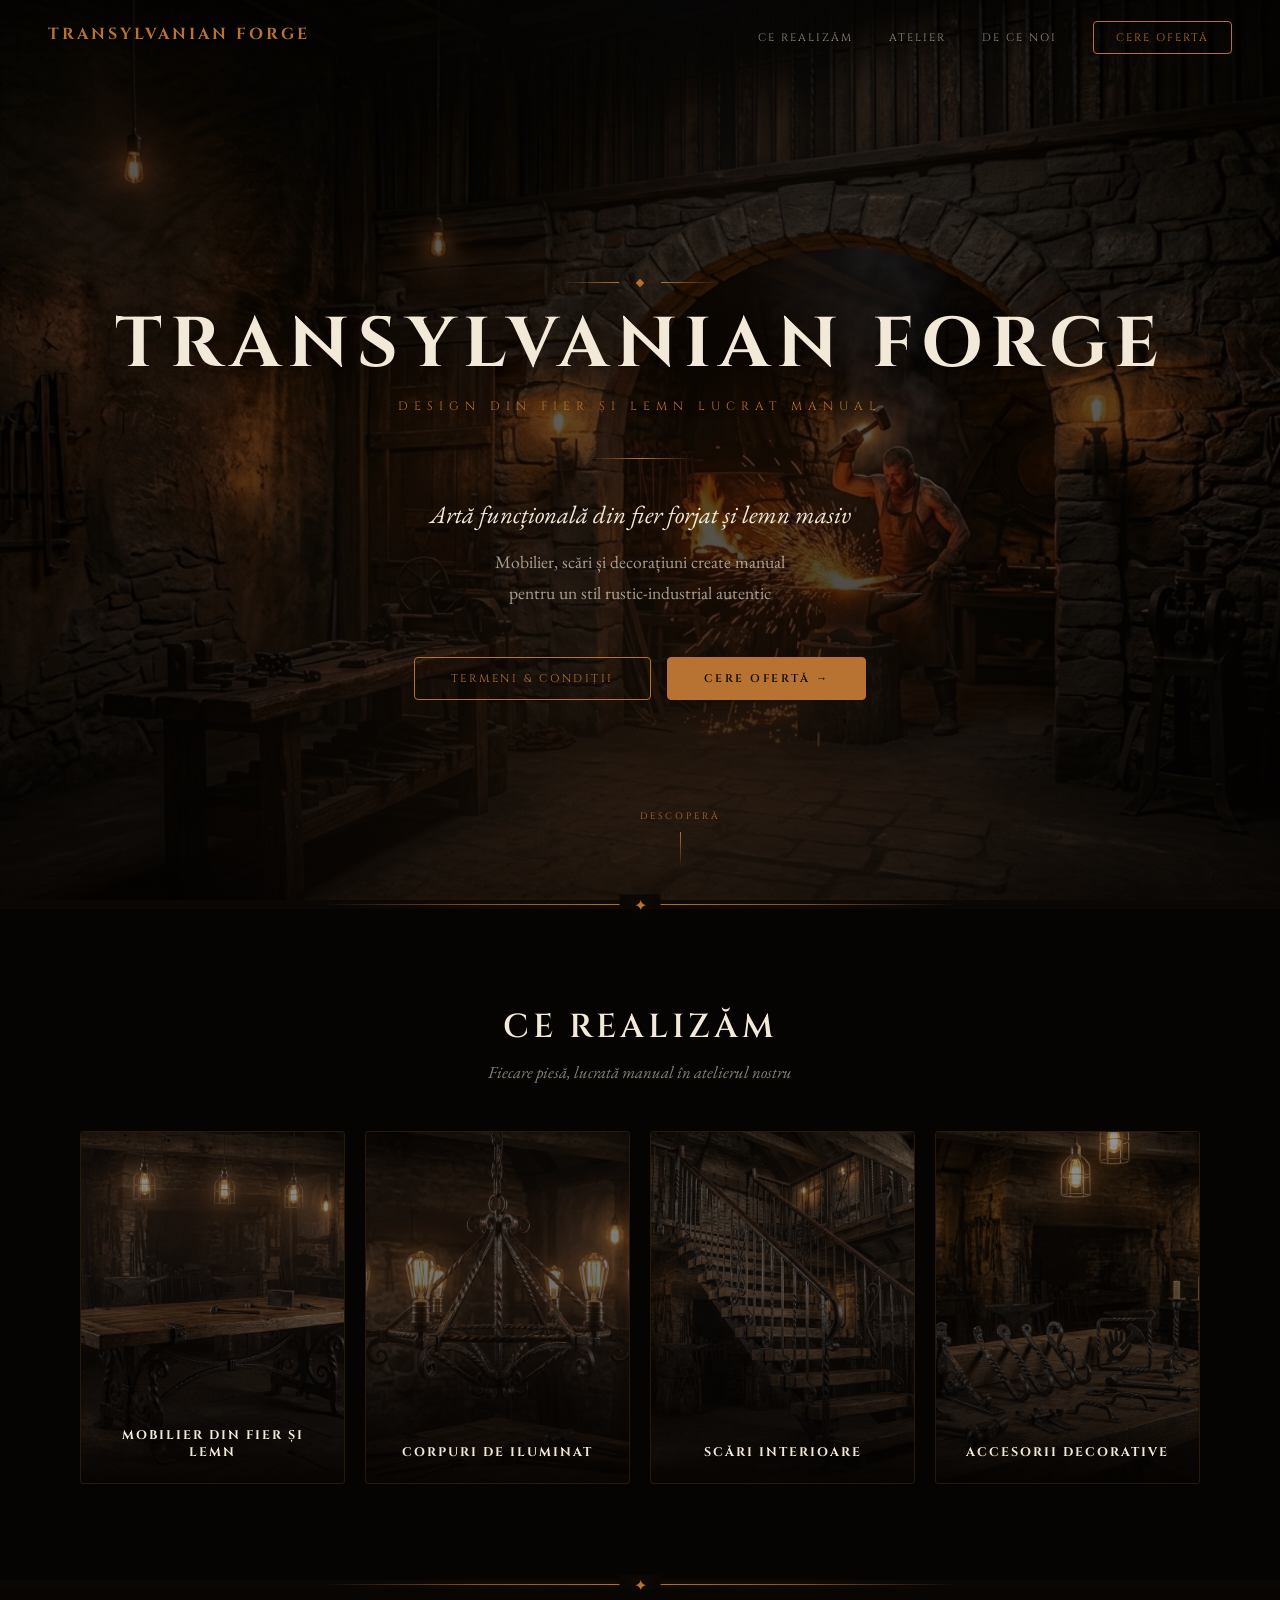
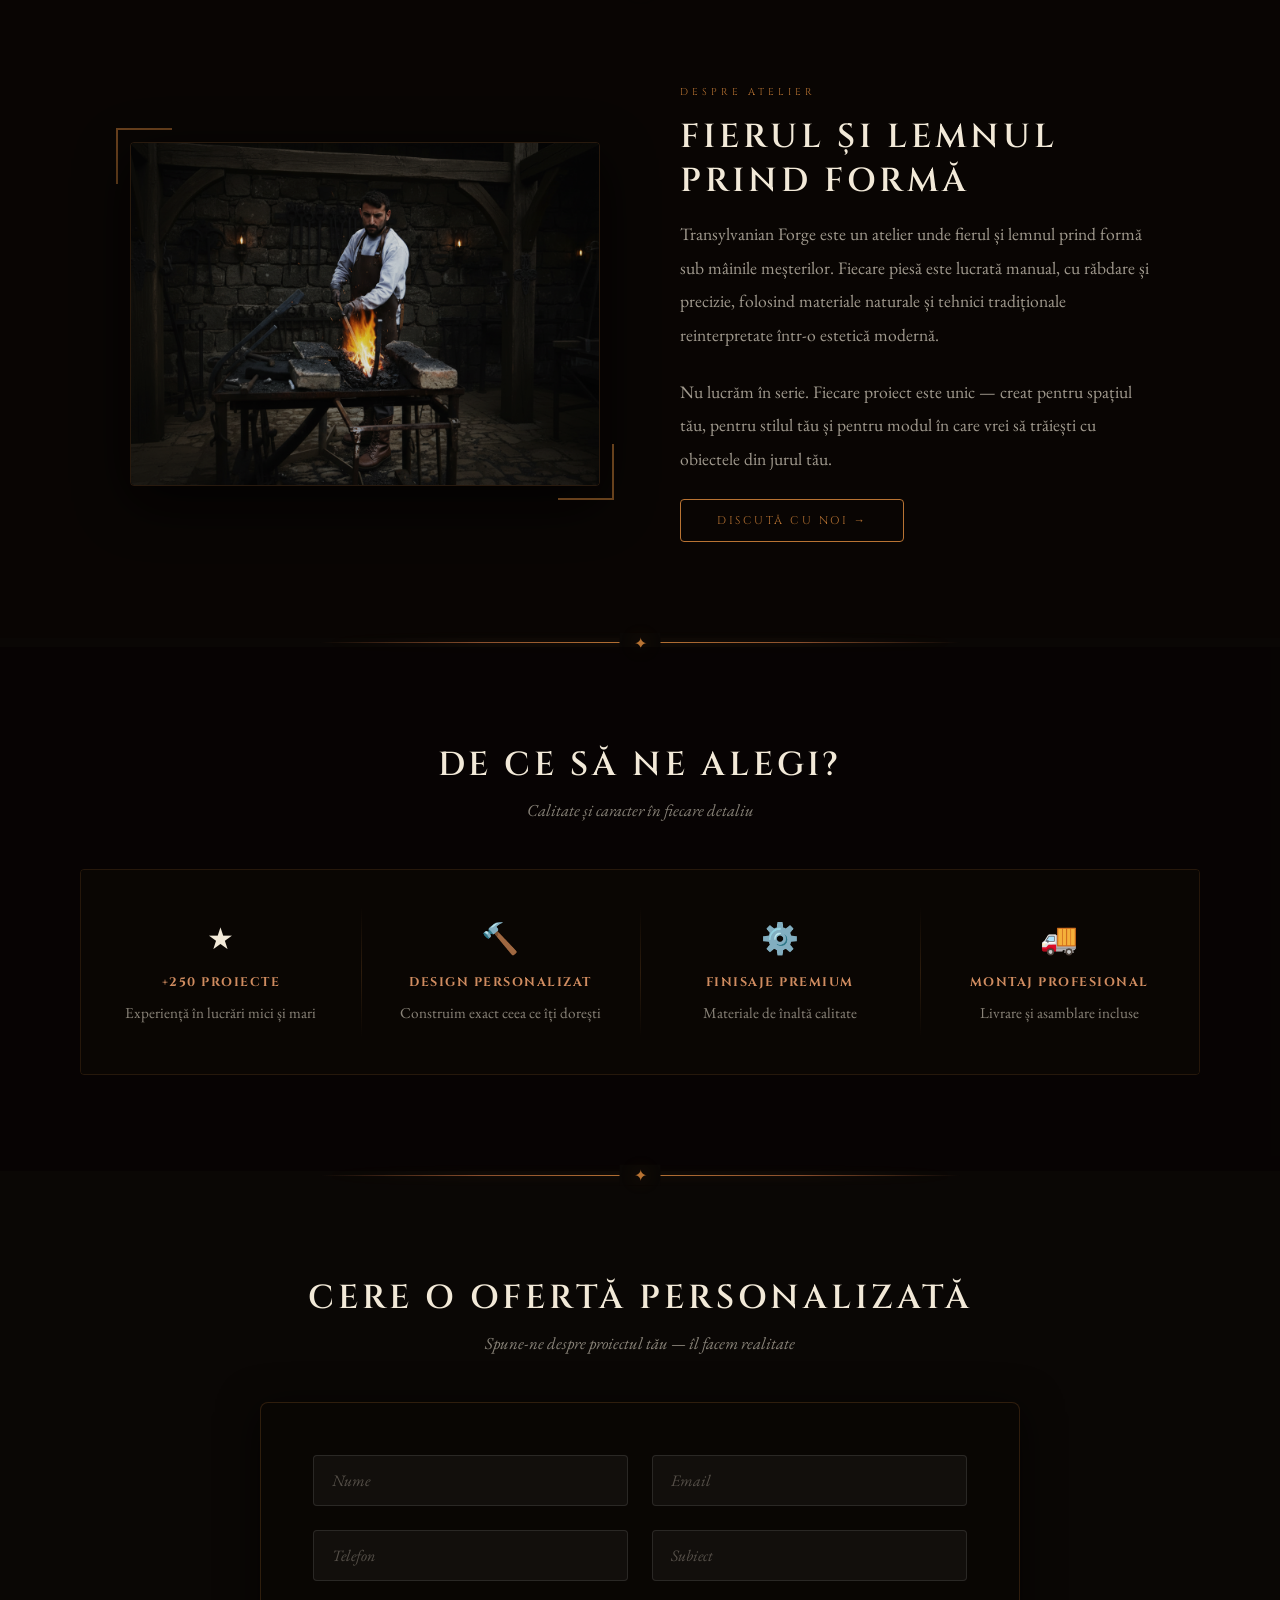
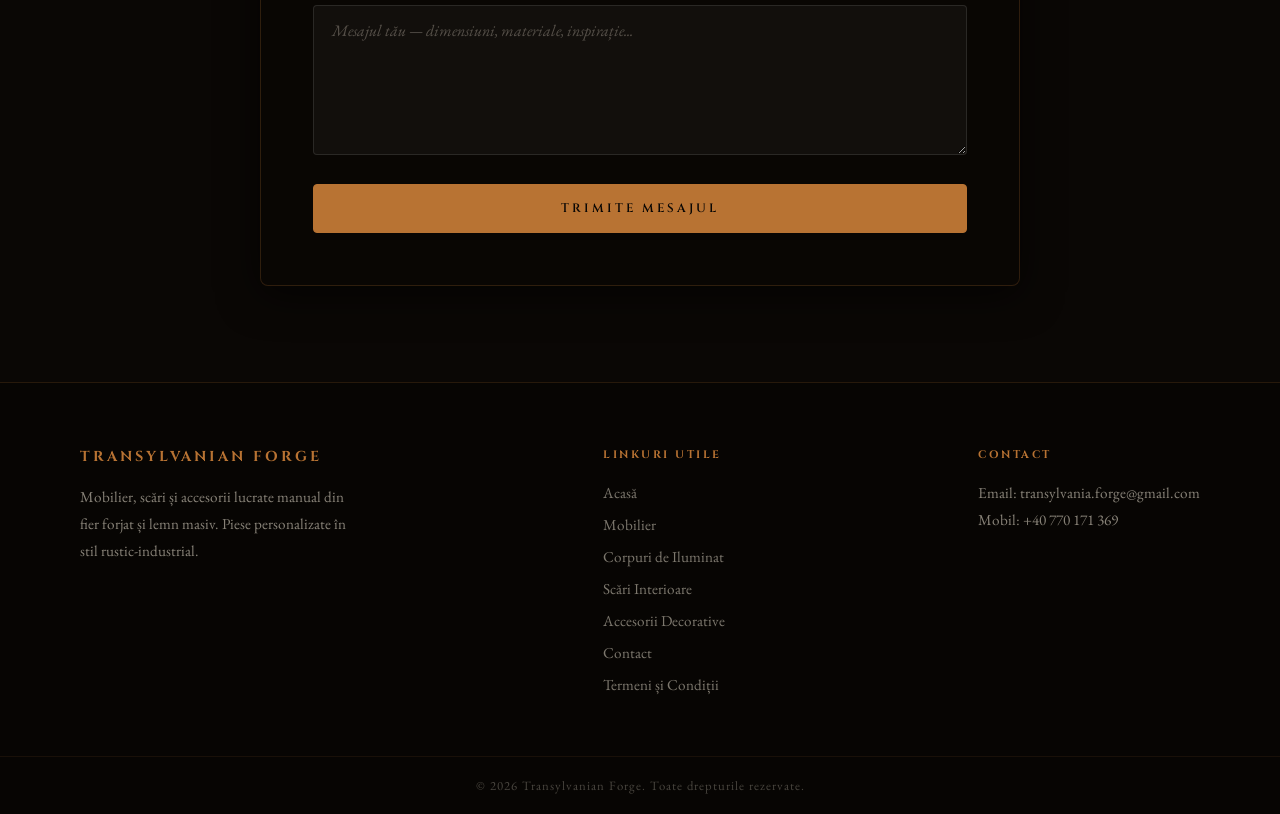
==== commit 1becf2d2: "addded correct contact details" ====
--- a/index.html
+++ b/index.html
@@ -218,8 +218,8 @@
         <div class="footer-section">
             <h4>Contact</h4>
             <p class="footer-text">
-                Email: contact@transylvanianforge.ro<br>
-                Program: Luni–Vineri, 09:00–17:00
+                Email: transylvania.forge@gmail.com<br>
+                Mobil: +40 770 171 369
             </p>
         </div>
     </div>
@@ -304,4 +304,4 @@
 </script>
 
 </body>
-</html>+</html>
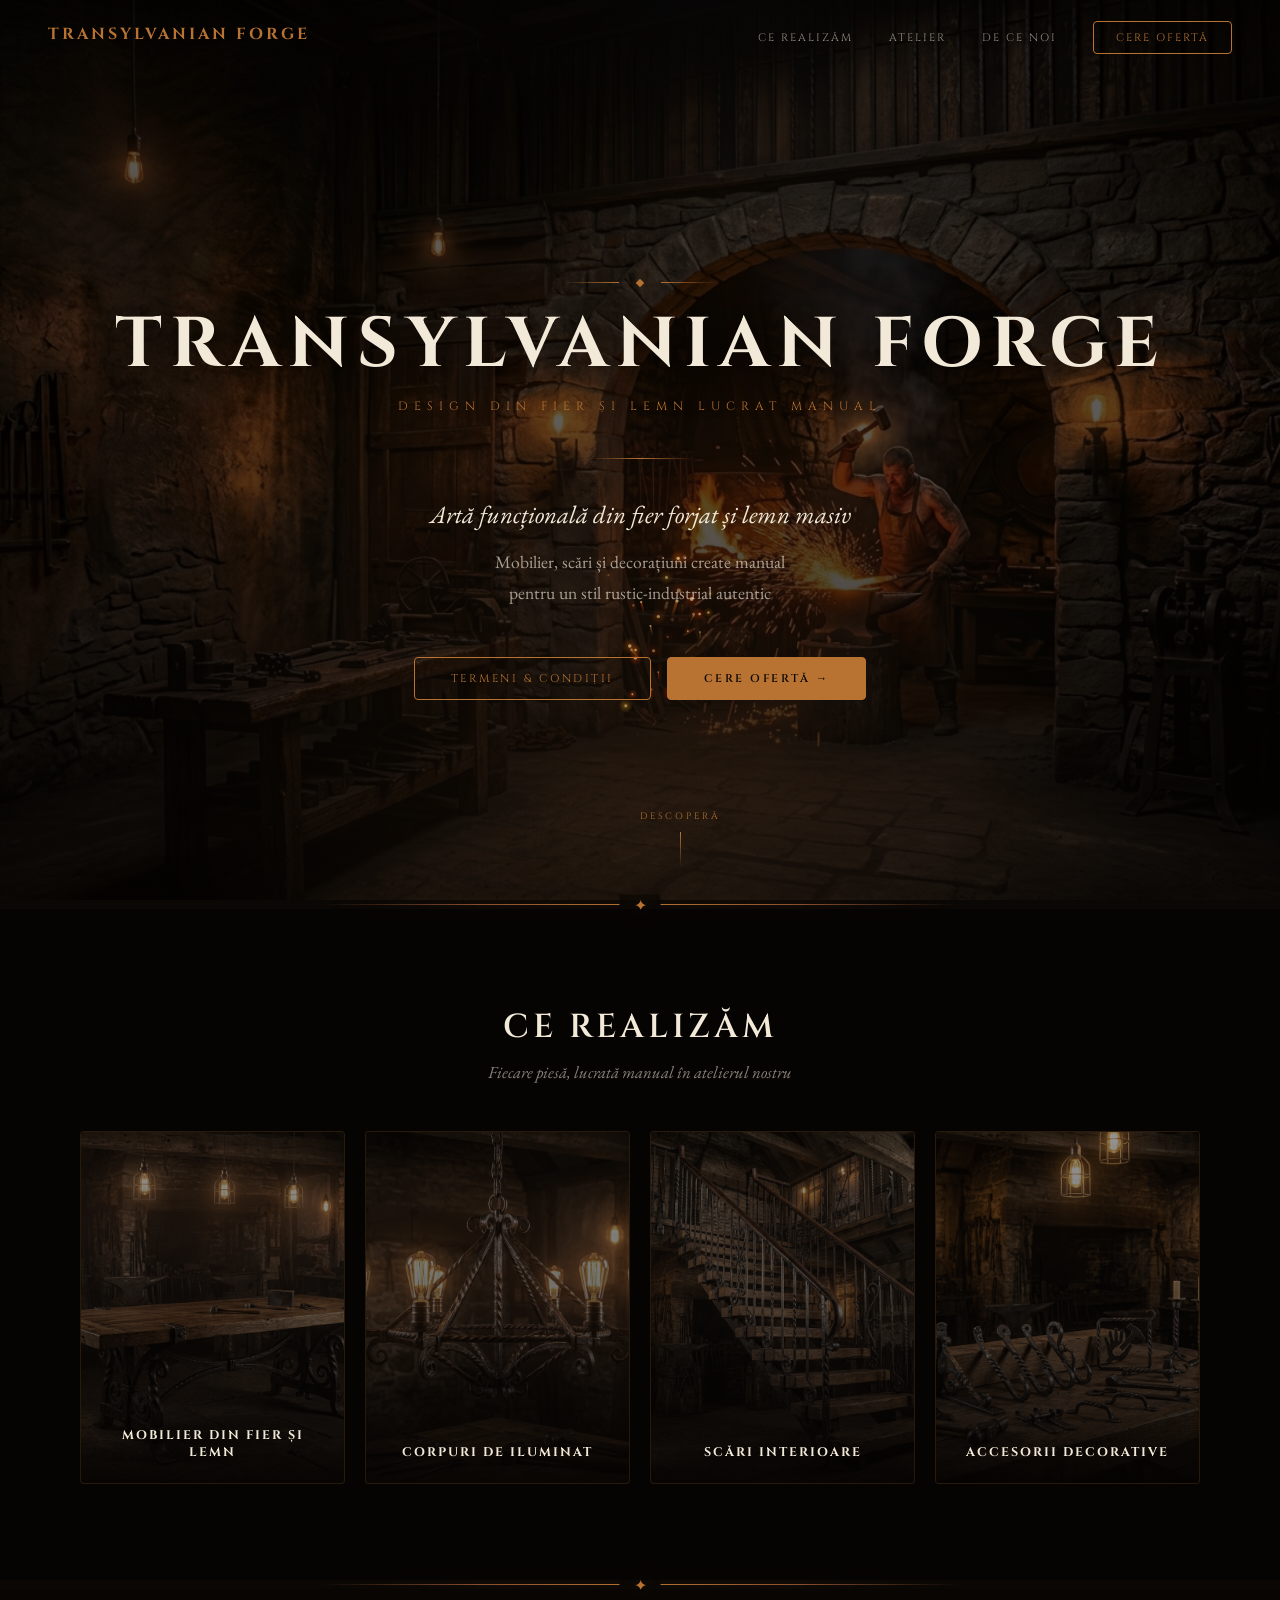
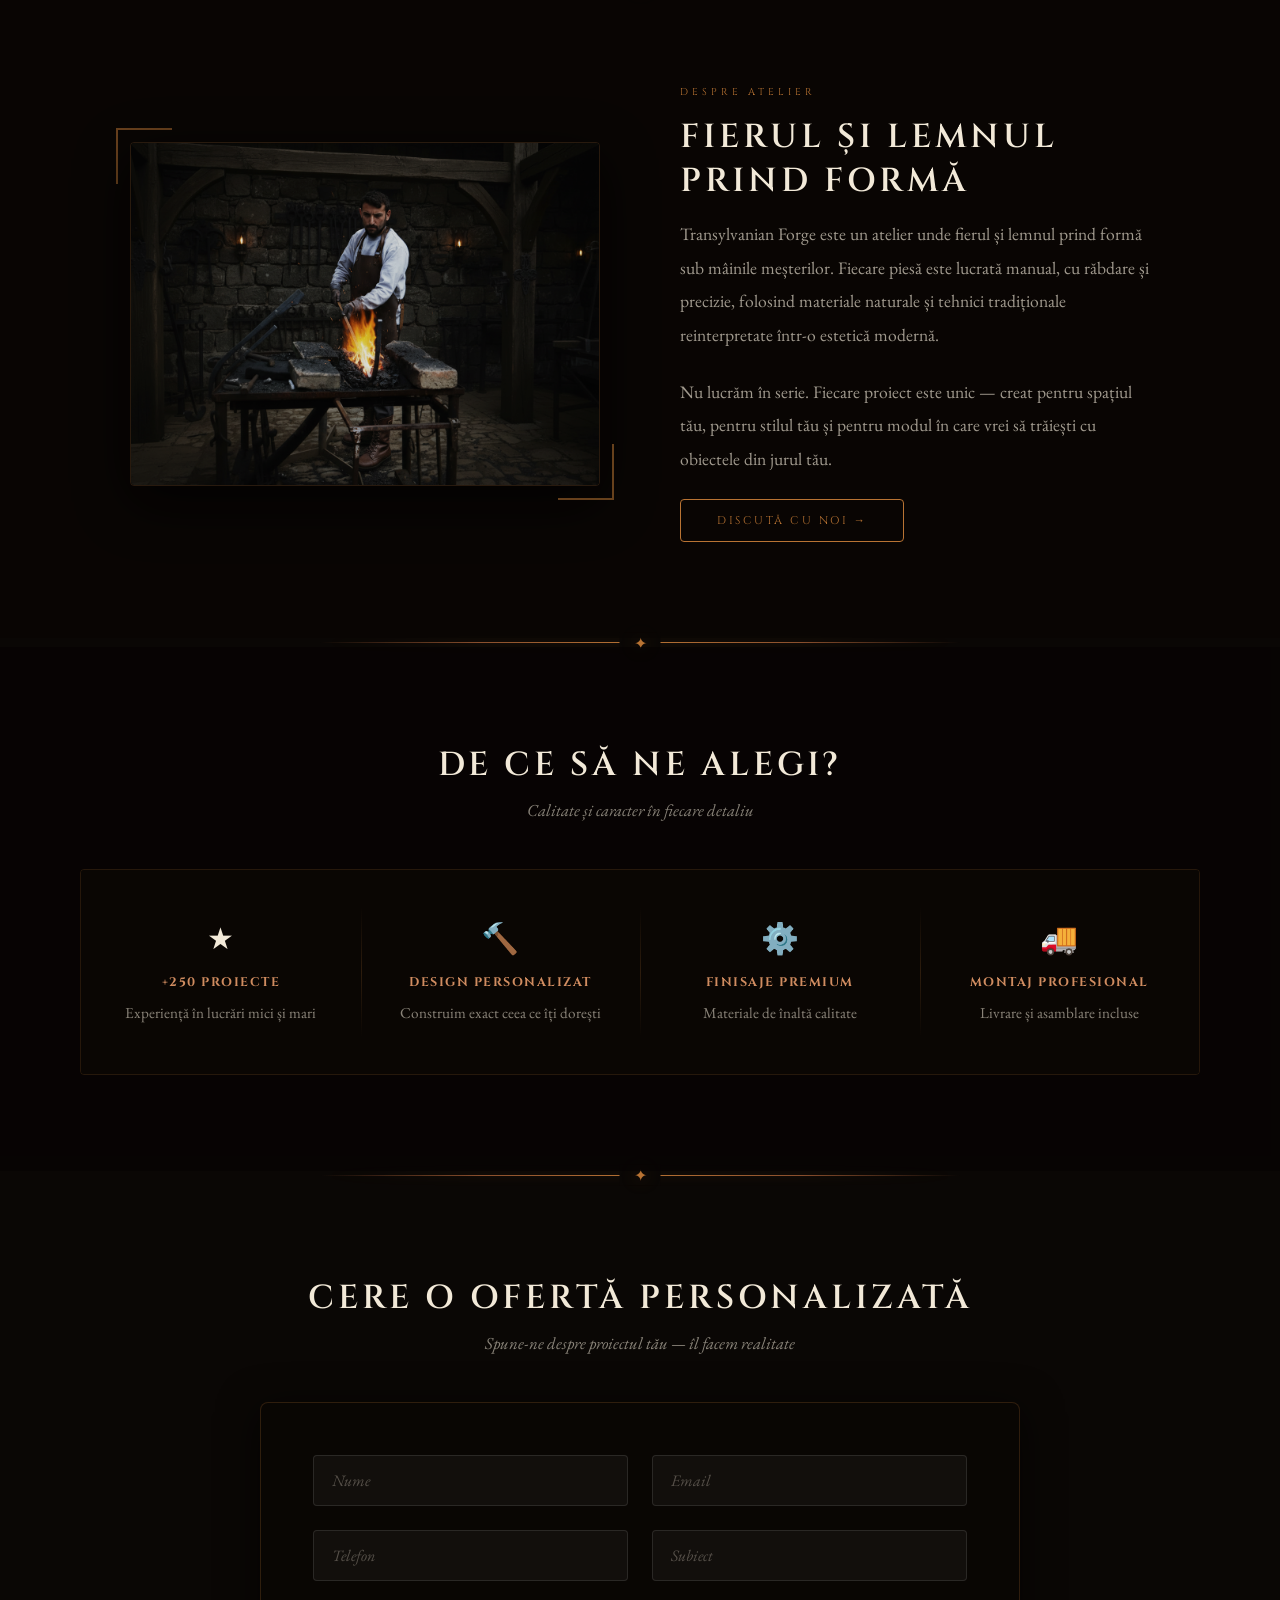
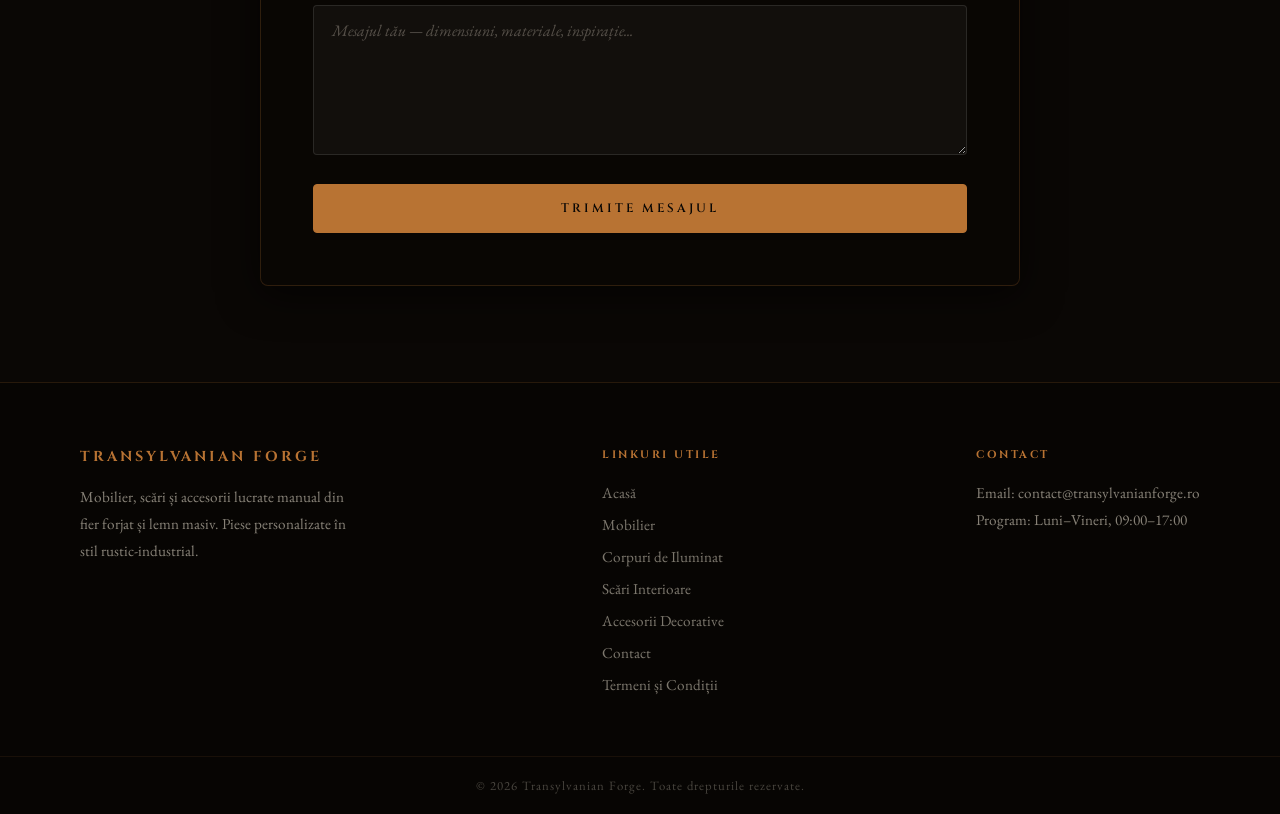
==== commit d5aab304: "added sparks on homepage" ====
--- a/index.html
+++ b/index.html
@@ -1,307 +1,417 @@
 <!DOCTYPE html>
 <html lang="ro">
+
 <head>
     <meta charset="UTF-8">
     <meta name="viewport" content="width=device-width, initial-scale=1.0">
     <title>Transylvanian Forge – Mobilier și Design din Fier Forjat & Lemn Masiv</title>
-    <meta name="description" content="Mobilier, scări și accesorii lucrate manual din fier forjat și lemn masiv. Piese personalizate în stil rustic‑industrial, create în atelierul Transylvanian Forge.">
+    <meta name="description"
+        content="Mobilier, scări și accesorii lucrate manual din fier forjat și lemn masiv. Piese personalizate în stil rustic‑industrial, create în atelierul Transylvanian Forge.">
     <link rel="stylesheet" href="themes/styles.css">
     <link rel="preconnect" href="https://fonts.googleapis.com">
-    <link href="https://fonts.googleapis.com/css2?family=Cinzel:wght@400;600;700;900&family=EB+Garamond:ital,wght@0,400;0,500;1,400&display=swap" rel="stylesheet">
+    <link
+        href="https://fonts.googleapis.com/css2?family=Cinzel:wght@400;600;700;900&family=EB+Garamond:ital,wght@0,400;0,500;1,400&display=swap"
+        rel="stylesheet">
 </head>
 
 <body>
 
-<!-- ===================== NAV ===================== -->
-<nav class="site-nav" id="siteNav">
-    <a href="index.html" class="nav-logo">Transylvanian Forge</a>
-
-    <ul class="nav-links" id="navLinks">
-        <li><a href="#services">Ce Realizăm</a></li>
-        <li><a href="#about">Atelier</a></li>
-        <li><a href="#features">De Ce Noi</a></li>
-        <li><a href="#contact" class="nav-cta">Cere Ofertă</a></li>
-    </ul>
-
-    <div class="nav-toggle" id="navToggle" aria-label="Meniu">
-        <span></span><span></span><span></span>
-    </div>
-</nav>
-
-<!-- ===================== HERO ===================== -->
-<section class="hero">
-
-    <div class="container">
-        <div class="hero-ornament">
-            <div class="hero-ornament-line"></div>
-            <div class="hero-ornament-diamond"></div>
-            <div class="hero-ornament-line"></div>
-        </div>
-
-        <h1 class="company-name">Transylvanian Forge</h1>
-        <p class="tagline">Design din fier și lemn lucrat manual</p>
-        <div class="hero-divider"></div>
-
-        <h2 class="hero-title">Artă funcțională din fier forjat și lemn masiv</h2>
-        <p class="hero-description">
-            Mobilier, scări și decorațiuni create manual<br>
-            pentru un stil rustic‑industrial autentic
-        </p>
-
-        <div class="hero-buttons">
-            <a href="pages/termeni.html" class="btn btn-outline">Termeni & Condiții</a>
-            <a href="#contact" class="btn btn-primary">Cere Ofertă →</a>
-        </div>
-    </div>
-
-    <div class="hero-scroll-hint">
-        <span>Descoperă</span>
-        <div class="scroll-arrow"></div>
-    </div>
-</section>
-
-<div class="divider-metal"></div>
-
-<!-- ===================== SERVICES ===================== -->
-<section class="services" id="services">
-    <div class="container">
-        <h2 class="section-title reveal">Ce Realizăm</h2>
-        <p class="section-subtitle reveal reveal-delay-1">Fiecare piesă, lucrată manual în atelierul nostru</p>
-
-        <div class="services-grid">
-            <a href="pages/mobilier.html" class="service-card reveal reveal-delay-1">
-                <img src="furniture.png" alt="Mobilier din Fier și Lemn">
-                <div class="service-card-overlay"></div>
-                <h3>Mobilier din Fier și Lemn</h3>
-                <div class="service-card-arrow">→</div>
-            </a>
-
-            <a href="pages/ci.html" class="service-card reveal reveal-delay-2">
-                <img src="lighting.png" alt="Corpuri de Iluminat">
-                <div class="service-card-overlay"></div>
-                <h3>Corpuri de Iluminat</h3>
-                <div class="service-card-arrow">→</div>
-            </a>
-
-            <a href="pages/scari-interioare.html" class="service-card reveal reveal-delay-3">
-                <img src="stairs.png" alt="Scări Interioare">
-                <div class="service-card-overlay"></div>
-                <h3>Scări Interioare</h3>
-                <div class="service-card-arrow">→</div>
-            </a>
-
-            <a href="pages/accesorii-decorative.html" class="service-card reveal reveal-delay-4">
-                <img src="decor.png" alt="Accesorii Decorative">
-                <div class="service-card-overlay"></div>
-                <h3>Accesorii Decorative</h3>
-                <div class="service-card-arrow">→</div>
-            </a>
-        </div>
-    </div>
-</section>
-
-<div class="divider-metal"></div>
-
-<!-- ===================== ABOUT ===================== -->
-<section class="about" id="about">
-    <div class="about-inner">
-        <div class="about-image-wrap reveal">
-            <img src="images/despre-atelier/hero-uti-2.png" alt="Meșter fierar" class="about-image">
-        </div>
-
-        <div class="about-content reveal reveal-delay-2">
-            <span class="about-eyebrow">Despre Atelier</span>
-            <h2 class="section-title">Fierul și Lemnul<br>prind formă</h2>
-
-            <p class="about-text">
-                Transylvanian Forge este un atelier unde fierul și lemnul prind formă sub mâinile meșterilor.
-                Fiecare piesă este lucrată manual, cu răbdare și precizie, folosind materiale naturale
-                și tehnici tradiționale reinterpretate într-o estetică modernă.
+    <!-- ===================== NAV ===================== -->
+    <nav class="site-nav" id="siteNav">
+        <a href="index.html" class="nav-logo">Transylvanian Forge</a>
+
+        <ul class="nav-links" id="navLinks">
+            <li><a href="#services">Ce Realizăm</a></li>
+            <li><a href="#about">Atelier</a></li>
+            <li><a href="#features">De Ce Noi</a></li>
+            <li><a href="#contact" class="nav-cta">Cere Ofertă</a></li>
+        </ul>
+
+        <div class="nav-toggle" id="navToggle" aria-label="Meniu">
+            <span></span><span></span><span></span>
+        </div>
+    </nav>
+
+    <!-- ===================== HERO ===================== -->
+    <section class="hero">
+
+        <div class="container">
+            <div class="hero-ornament">
+                <div class="hero-ornament-line"></div>
+                <div class="hero-ornament-diamond"></div>
+                <div class="hero-ornament-line"></div>
+            </div>
+
+            <h1 class="company-name">Transylvanian Forge</h1>
+            <p class="tagline">Design din fier și lemn lucrat manual</p>
+            <div class="hero-divider"></div>
+
+            <h2 class="hero-title">Artă funcțională din fier forjat și lemn masiv</h2>
+            <p class="hero-description">
+                Mobilier, scări și decorațiuni create manual<br>
+                pentru un stil rustic‑industrial autentic
             </p>
 
-            <p class="about-text">
-                Nu lucrăm în serie. Fiecare proiect este unic — creat pentru spațiul tău, pentru stilul tău
-                și pentru modul în care vrei să trăiești cu obiectele din jurul tău.
-            </p>
-
-            <a href="#contact" class="btn btn-outline">Discută cu noi →</a>
-        </div>
-    </div>
-</section>
-
-<div class="divider-metal"></div>
-
-<!-- ===================== FEATURES ===================== -->
-<section class="features" id="features">
-    <div class="container">
-        <h2 class="section-title reveal">De Ce Să Ne Alegi?</h2>
-        <p class="section-subtitle reveal reveal-delay-1">Calitate și caracter în fiecare detaliu</p>
-
-        <div class="features-grid">
-            <div class="feature-item reveal reveal-delay-1">
-                <span class="feature-icon">★</span>
-                <h3>+250 Proiecte</h3>
-                <p>Experiență în lucrări mici și mari</p>
-            </div>
-            <div class="feature-item reveal reveal-delay-2">
-                <span class="feature-icon">🔨</span>
-                <h3>Design Personalizat</h3>
-                <p>Construim exact ceea ce îți dorești</p>
-            </div>
-            <div class="feature-item reveal reveal-delay-3">
-                <span class="feature-icon">⚙️</span>
-                <h3>Finisaje Premium</h3>
-                <p>Materiale de înaltă calitate</p>
-            </div>
-            <div class="feature-item reveal reveal-delay-4">
-                <span class="feature-icon">🚚</span>
-                <h3>Montaj Profesional</h3>
-                <p>Livrare și asamblare incluse</p>
-            </div>
-        </div>
-    </div>
-</section>
-
-<div class="divider-metal"></div>
-
-<!-- ===================== CONTACT ===================== -->
-<section class="contact" id="contact">
-    <div class="container">
-        <h2 class="section-title reveal">Cere o Ofertă Personalizată</h2>
-        <p class="section-subtitle reveal reveal-delay-1">Spune-ne despre proiectul tău — îl facem realitate</p>
-
-        <form id="contactForm" action="https://formspree.io/f/xyknvwge" method="POST" class="reveal reveal-delay-2">
-            <div class="form-row">
-                <input type="text" name="name" placeholder="Nume" required>
-                <input type="email" name="email" placeholder="Email" required>
-            </div>
-            <div class="form-row">
-                <input type="text" name="phone" placeholder="Telefon">
-                <input type="text" name="subject" placeholder="Subiect">
-            </div>
-            <textarea name="message" placeholder="Mesajul tău — dimensiuni, materiale, inspirație..." required></textarea>
-            <button class="btn btn-primary" type="submit">Trimite Mesajul</button>
-        </form>
-
-        <div id="successPopup" class="success-popup">
-            <div class="popup-content">
-                <h3>Mesaj trimis!</h3>
-                <p>Îți mulțumim! Te vom contacta în curând.</p>
-                <button id="closePopup" class="btn btn-primary">Închide</button>
-            </div>
-        </div>
-    </div>
-</section>
-
-<!-- ===================== FOOTER ===================== -->
-<footer class="site-footer">
-    <div class="footer-container">
-        <div class="footer-section">
-            <h3 class="footer-title">Transylvanian Forge</h3>
-            <p class="footer-text">
-                Mobilier, scări și accesorii lucrate manual din fier forjat și lemn masiv.
-                Piese personalizate în stil rustic‑industrial.
-            </p>
-        </div>
-        <div class="footer-section">
-            <h4>Linkuri utile</h4>
-            <ul class="footer-links">
-                <li><a href="index.html">Acasă</a></li>
-                <li><a href="pages/mobilier.html">Mobilier</a></li>
-                <li><a href="pages/ci.html">Corpuri de Iluminat</a></li>
-                <li><a href="pages/scari-interioare.html">Scări Interioare</a></li>
-                <li><a href="pages/accesorii-decorative.html">Accesorii Decorative</a></li>
-                <li><a href="pages/contact.html">Contact</a></li>
-                <li><a href="pages/termeni.html">Termeni și Condiții</a></li>
-            </ul>
-        </div>
-        <div class="footer-section">
-            <h4>Contact</h4>
-            <p class="footer-text">
-                Email: transylvania.forge@gmail.com<br>
-                Mobil: +40 770 171 369
-            </p>
-        </div>
-    </div>
-    <div class="footer-bottom">
-        <p>© 2026 Transylvanian Forge. Toate drepturile rezervate.</p>
-    </div>
-</footer>
-
-<!-- ===================== SCRIPTS ===================== -->
-<script>
-/* --- Nav scroll --- */
-const nav = document.getElementById('siteNav');
-window.addEventListener('scroll', () => {
-    nav.classList.toggle('scrolled', window.scrollY > 40);
-});
-
-/* --- Mobile nav toggle --- */
-const toggle = document.getElementById('navToggle');
-const links  = document.getElementById('navLinks');
-toggle.addEventListener('click', () => {
-    links.classList.toggle('open');
-});
-links.querySelectorAll('a').forEach(a => {
-    a.addEventListener('click', () => links.classList.remove('open'));
-});
-
-/* --- Subtle parallax on hero bg --- */
-const heroBg = document.getElementById('heroBg');
-window.addEventListener('scroll', () => {
-    const y = window.scrollY;
-    if (heroBg && y < window.innerHeight * 1.5) {
-        heroBg.style.transform = `scale(1.06) translateY(${y * 0.22}px)`;
-    }
-}, { passive: true });
-
-/* --- Scroll reveal --- */
-const reveals = document.querySelectorAll('.reveal');
-const observer = new IntersectionObserver((entries) => {
-    entries.forEach(e => {
-        if (e.isIntersecting) {
-            e.target.classList.add('visible');
-            observer.unobserve(e.target);
-        }
-    });
-}, { threshold: 0.12 });
-reveals.forEach(el => observer.observe(el));
-
-/* --- Contact form --- */
-document.getElementById("contactForm").addEventListener("submit", async function(e) {
-    e.preventDefault();
-    const form = e.target;
-    if (!form.name.value.trim() || !form.email.value.trim() || !form.message.value.trim()) {
-        alert("Te rugăm să completezi toate câmpurile obligatorii.");
-        return;
-    }
-    const response = await fetch(form.action, {
-        method: "POST",
-        body: new FormData(form),
-        headers: { "Accept": "application/json" }
-    });
-    if (response.ok) {
-        document.getElementById("successPopup").style.display = "flex";
-        form.reset();
-    } else {
-        alert("A apărut o eroare. Te rugăm să încerci din nou.");
-    }
-});
-document.getElementById("closePopup").addEventListener("click", function() {
-    document.getElementById("successPopup").style.display = "none";
-});
-
-/* --- Smooth scroll for anchor links --- */
-document.querySelectorAll('a[href^="#"]').forEach(a => {
-    a.addEventListener('click', function(e) {
-        const target = document.querySelector(this.getAttribute('href'));
-        if (target) {
+            <div class="hero-buttons">
+                <a href="pages/termeni.html" class="btn btn-outline">Termeni & Condiții</a>
+                <a href="#contact" class="btn btn-primary">Cere Ofertă →</a>
+            </div>
+        </div>
+
+        <div class="hero-scroll-hint">
+            <span>Descoperă</span>
+            <div class="scroll-arrow"></div>
+        </div>
+    </section>
+
+    <div class="divider-metal"></div>
+
+    <!-- ===================== SERVICES ===================== -->
+    <section class="services" id="services">
+        <div class="container">
+            <h2 class="section-title reveal">Ce Realizăm</h2>
+            <p class="section-subtitle reveal reveal-delay-1">Fiecare piesă, lucrată manual în atelierul nostru</p>
+
+            <div class="services-grid">
+                <a href="pages/mobilier.html" class="service-card reveal reveal-delay-1">
+                    <img src="furniture.png" alt="Mobilier din Fier și Lemn">
+                    <div class="service-card-overlay"></div>
+                    <h3>Mobilier din Fier și Lemn</h3>
+                    <div class="service-card-arrow">→</div>
+                </a>
+
+                <a href="pages/ci.html" class="service-card reveal reveal-delay-2">
+                    <img src="lighting.png" alt="Corpuri de Iluminat">
+                    <div class="service-card-overlay"></div>
+                    <h3>Corpuri de Iluminat</h3>
+                    <div class="service-card-arrow">→</div>
+                </a>
+
+                <a href="pages/scari-interioare.html" class="service-card reveal reveal-delay-3">
+                    <img src="stairs.png" alt="Scări Interioare">
+                    <div class="service-card-overlay"></div>
+                    <h3>Scări Interioare</h3>
+                    <div class="service-card-arrow">→</div>
+                </a>
+
+                <a href="pages/accesorii-decorative.html" class="service-card reveal reveal-delay-4">
+                    <img src="decor.png" alt="Accesorii Decorative">
+                    <div class="service-card-overlay"></div>
+                    <h3>Accesorii Decorative</h3>
+                    <div class="service-card-arrow">→</div>
+                </a>
+            </div>
+        </div>
+    </section>
+
+    <div class="divider-metal"></div>
+
+    <!-- ===================== ABOUT ===================== -->
+    <section class="about" id="about">
+        <div class="about-inner">
+            <div class="about-image-wrap reveal">
+                <img src="images/despre-atelier/hero-uti-2.png" alt="Meșter fierar" class="about-image">
+            </div>
+
+            <div class="about-content reveal reveal-delay-2">
+                <span class="about-eyebrow">Despre Atelier</span>
+                <h2 class="section-title">Fierul și Lemnul<br>prind formă</h2>
+
+                <p class="about-text">
+                    Transylvanian Forge este un atelier unde fierul și lemnul prind formă sub mâinile meșterilor.
+                    Fiecare piesă este lucrată manual, cu răbdare și precizie, folosind materiale naturale
+                    și tehnici tradiționale reinterpretate într-o estetică modernă.
+                </p>
+
+                <p class="about-text">
+                    Nu lucrăm în serie. Fiecare proiect este unic — creat pentru spațiul tău, pentru stilul tău
+                    și pentru modul în care vrei să trăiești cu obiectele din jurul tău.
+                </p>
+
+                <a href="#contact" class="btn btn-outline">Discută cu noi →</a>
+            </div>
+        </div>
+    </section>
+
+    <div class="divider-metal"></div>
+
+    <!-- ===================== FEATURES ===================== -->
+    <section class="features" id="features">
+        <div class="container">
+            <h2 class="section-title reveal">De Ce Să Ne Alegi?</h2>
+            <p class="section-subtitle reveal reveal-delay-1">Calitate și caracter în fiecare detaliu</p>
+
+            <div class="features-grid">
+                <div class="feature-item reveal reveal-delay-1">
+                    <span class="feature-icon">★</span>
+                    <h3>+250 Proiecte</h3>
+                    <p>Experiență în lucrări mici și mari</p>
+                </div>
+                <div class="feature-item reveal reveal-delay-2">
+                    <span class="feature-icon">🔨</span>
+                    <h3>Design Personalizat</h3>
+                    <p>Construim exact ceea ce îți dorești</p>
+                </div>
+                <div class="feature-item reveal reveal-delay-3">
+                    <span class="feature-icon">⚙️</span>
+                    <h3>Finisaje Premium</h3>
+                    <p>Materiale de înaltă calitate</p>
+                </div>
+                <div class="feature-item reveal reveal-delay-4">
+                    <span class="feature-icon">🚚</span>
+                    <h3>Montaj Profesional</h3>
+                    <p>Livrare și asamblare incluse</p>
+                </div>
+            </div>
+        </div>
+    </section>
+
+    <div class="divider-metal"></div>
+
+    <!-- ===================== CONTACT ===================== -->
+    <section class="contact" id="contact">
+        <div class="container">
+            <h2 class="section-title reveal">Cere o Ofertă Personalizată</h2>
+            <p class="section-subtitle reveal reveal-delay-1">Spune-ne despre proiectul tău — îl facem realitate</p>
+
+            <form id="contactForm" action="https://formspree.io/f/xyknvwge" method="POST" class="reveal reveal-delay-2">
+                <div class="form-row">
+                    <input type="text" name="name" placeholder="Nume" required>
+                    <input type="email" name="email" placeholder="Email" required>
+                </div>
+                <div class="form-row">
+                    <input type="text" name="phone" placeholder="Telefon">
+                    <input type="text" name="subject" placeholder="Subiect">
+                </div>
+                <textarea name="message" placeholder="Mesajul tău — dimensiuni, materiale, inspirație..."
+                    required></textarea>
+                <button class="btn btn-primary" type="submit">Trimite Mesajul</button>
+            </form>
+
+            <div id="successPopup" class="success-popup">
+                <div class="popup-content">
+                    <h3>Mesaj trimis!</h3>
+                    <p>Îți mulțumim! Te vom contacta în curând.</p>
+                    <button id="closePopup" class="btn btn-primary">Închide</button>
+                </div>
+            </div>
+        </div>
+    </section>
+
+    <!-- ===================== FOOTER ===================== -->
+    <footer class="site-footer">
+        <div class="footer-container">
+            <div class="footer-section">
+                <h3 class="footer-title">Transylvanian Forge</h3>
+                <p class="footer-text">
+                    Mobilier, scări și accesorii lucrate manual din fier forjat și lemn masiv.
+                    Piese personalizate în stil rustic‑industrial.
+                </p>
+            </div>
+            <div class="footer-section">
+                <h4>Linkuri utile</h4>
+                <ul class="footer-links">
+                    <li><a href="index.html">Acasă</a></li>
+                    <li><a href="pages/mobilier.html">Mobilier</a></li>
+                    <li><a href="pages/ci.html">Corpuri de Iluminat</a></li>
+                    <li><a href="pages/scari-interioare.html">Scări Interioare</a></li>
+                    <li><a href="pages/accesorii-decorative.html">Accesorii Decorative</a></li>
+                    <li><a href="pages/contact.html">Contact</a></li>
+                    <li><a href="pages/termeni.html">Termeni și Condiții</a></li>
+                </ul>
+            </div>
+            <div class="footer-section">
+                <h4>Contact</h4>
+                <p class="footer-text">
+                    Email: contact@transylvanianforge.ro<br>
+                    Program: Luni–Vineri, 09:00–17:00
+                </p>
+            </div>
+        </div>
+        <div class="footer-bottom">
+            <p>© 2026 Transylvanian Forge. Toate drepturile rezervate.</p>
+        </div>
+    </footer>
+
+    <!-- ===================== SPARK CANVAS ===================== -->
+    <canvas id="sparksCanvas"></canvas>
+
+    <!-- ===================== SCRIPTS ===================== -->
+    <script>
+        /* --- Nav scroll --- */
+        const nav = document.getElementById('siteNav');
+        window.addEventListener('scroll', () => {
+            nav.classList.toggle('scrolled', window.scrollY > 40);
+        });
+
+        /* --- Mobile nav toggle --- */
+        const toggle = document.getElementById('navToggle');
+        const links = document.getElementById('navLinks');
+        toggle.addEventListener('click', () => {
+            links.classList.toggle('open');
+        });
+        links.querySelectorAll('a').forEach(a => {
+            a.addEventListener('click', () => links.classList.remove('open'));
+        });
+
+        /* --- Scroll reveal --- */
+        const reveals = document.querySelectorAll('.reveal');
+        const observer = new IntersectionObserver((entries) => {
+            entries.forEach(e => {
+                if (e.isIntersecting) {
+                    e.target.classList.add('visible');
+                    observer.unobserve(e.target);
+                }
+            });
+        }, { threshold: 0.12 });
+        reveals.forEach(el => observer.observe(el));
+
+        /* --- Contact form --- */
+        document.getElementById("contactForm").addEventListener("submit", async function (e) {
             e.preventDefault();
-            target.scrollIntoView({ behavior: 'smooth', block: 'start' });
-        }
-    });
-});
-</script>
+            const form = e.target;
+            if (!form.name.value.trim() || !form.email.value.trim() || !form.message.value.trim()) {
+                alert("Te rugăm să completezi toate câmpurile obligatorii.");
+                return;
+            }
+            const response = await fetch(form.action, {
+                method: "POST",
+                body: new FormData(form),
+                headers: { "Accept": "application/json" }
+            });
+            if (response.ok) {
+                document.getElementById("successPopup").style.display = "flex";
+                form.reset();
+            } else {
+                alert("A apărut o eroare. Te rugăm să încerci din nou.");
+            }
+        });
+        document.getElementById("closePopup").addEventListener("click", function () {
+            document.getElementById("successPopup").style.display = "none";
+        });
+
+        /* --- Smooth scroll for anchor links --- */
+        document.querySelectorAll('a[href^="#"]').forEach(a => {
+            a.addEventListener('click', function (e) {
+                const target = document.querySelector(this.getAttribute('href'));
+                if (target) {
+                    e.preventDefault();
+                    target.scrollIntoView({ behavior: 'smooth', block: 'start' });
+                }
+            });
+        });
+
+
+        /* =====================================================
+           FORGE SPARKS — fixed canvas behind all content
+           ===================================================== */
+        (function () {
+            const canvas = document.getElementById('sparksCanvas');
+            const ctx = canvas.getContext('2d');
+
+            function resize() {
+                canvas.width = window.innerWidth;
+                canvas.height = window.innerHeight;
+            }
+            resize();
+            window.addEventListener('resize', resize, { passive: true });
+
+            const ORIGIN_X = 0.52;
+            const ORIGIN_Y = 0.78;
+
+            const COLORS = [
+                { r: 255, g: 80, b: 20 },
+                { r: 255, g: 130, b: 30 },
+                { r: 255, g: 180, b: 60 },
+                { r: 255, g: 210, b: 100 },
+                { r: 220, g: 60, b: 10 },
+            ];
+
+            function rand(min, max) { return min + Math.random() * (max - min); }
+
+            class Spark {
+                constructor() { this.reset(true); }
+                reset(initial) {
+                    this.x = canvas.width * ORIGIN_X + rand(-38, 38);
+                    this.y = canvas.height * ORIGIN_Y + rand(-18, 18);
+                    this.vx = rand(-0.7, 0.7);
+                    this.vy = rand(-2.2, -0.8);
+                    this.ax = rand(-0.012, 0.012);
+                    this.ay = rand(-0.008, 0.002);
+                    this.life = initial ? rand(0, 120) : 0;
+                    this.maxLife = rand(55, 130);
+                    const c = COLORS[Math.floor(Math.random() * COLORS.length)];
+                    this.r = c.r; this.g = c.g; this.b = c.b;
+                    this.size = rand(1.2, 3.0);
+                    this.streak = Math.random() < 0.35;
+                }
+                update() {
+                    this.life++;
+                    this.vx += this.ax;
+                    this.vy += this.ay;
+                    this.x += this.vx;
+                    this.y += this.vy;
+                    this.vx *= 0.995;
+                    this.vy *= 0.997;
+                    if (this.life >= this.maxLife) this.reset(false);
+                }
+                draw() {
+                    const t = this.life / this.maxLife;
+                    const alpha = t < 0.1 ? t / 0.1 : t > 0.65 ? 1 - (t - 0.65) / 0.35 : 1;
+                    const cool = 1 - t * 0.55;
+                    const ri = Math.round(this.r * cool);
+                    const gi = Math.round(this.g * cool * 0.85);
+                    const bi = Math.round(this.b * cool * 0.4);
+                    ctx.save();
+                    ctx.globalAlpha = alpha * 0.88;
+                    if (this.streak) {
+                        const len = this.size * 5;
+                        ctx.translate(this.x, this.y);
+                        ctx.rotate(Math.atan2(this.vy, this.vx));
+                        const grad = ctx.createLinearGradient(-len, 0, this.size, 0);
+                        grad.addColorStop(0, `rgba(${ri},${gi},${bi},0)`);
+                        grad.addColorStop(1, `rgba(${ri},${gi},${bi},1)`);
+                        ctx.beginPath();
+                        ctx.strokeStyle = grad;
+                        ctx.lineWidth = this.size * 0.9;
+                        ctx.lineCap = 'round';
+                        ctx.moveTo(-len, 0);
+                        ctx.lineTo(this.size, 0);
+                        ctx.stroke();
+                        ctx.beginPath();
+                        ctx.arc(this.size, 0, this.size * 0.55, 0, Math.PI * 2);
+                        ctx.fillStyle = `rgba(255,230,180,${alpha * 0.9})`;
+                        ctx.fill();
+                    } else {
+                        const glow = ctx.createRadialGradient(this.x, this.y, 0, this.x, this.y, this.size * 3.5);
+                        glow.addColorStop(0, `rgba(${ri},${gi},${bi},${alpha * 0.9})`);
+                        glow.addColorStop(0.4, `rgba(${ri},${gi},${bi},${alpha * 0.4})`);
+                        glow.addColorStop(1, `rgba(${ri},${gi},${bi},0)`);
+                        ctx.beginPath();
+                        ctx.arc(this.x, this.y, this.size * 3.5, 0, Math.PI * 2);
+                        ctx.fillStyle = glow;
+                        ctx.fill();
+                        ctx.beginPath();
+                        ctx.arc(this.x, this.y, this.size * 0.7, 0, Math.PI * 2);
+                        ctx.fillStyle = `rgba(255,230,160,${alpha})`;
+                        ctx.fill();
+                    }
+                    ctx.restore();
+                }
+            }
+
+            const COUNT = 42;
+            const sparks = Array.from({ length: COUNT }, () => new Spark());
+
+            function loop() {
+                ctx.clearRect(0, 0, canvas.width, canvas.height);
+                for (const s of sparks) { s.update(); s.draw(); }
+                requestAnimationFrame(loop);
+            }
+            loop();
+        })();
+    </script>
 
 </body>
-</html>
+
+</html>
--- a/themes/styles.css
+++ b/themes/styles.css
@@ -6,14 +6,14 @@
 :root {
     --color-bg: #0a0705;
     --color-text: #F2E9D8;
-    --color-text-muted: rgba(242,233,216,0.65);
+    --color-text-muted: rgba(242, 233, 216, 0.65);
     --color-copper-light: #d08c60;
     --color-copper: #b87333;
     --color-copper-dark: #8a4f2d;
-    --color-copper-glow: rgba(184,115,51,0.45);
-    --color-copper-subtle: rgba(184,115,51,0.1);
-    --color-overlay: rgba(5,3,2,0.55);
-    --color-card-bg: rgba(12,8,5,0.78);
+    --color-copper-glow: rgba(184, 115, 51, 0.45);
+    --color-copper-subtle: rgba(184, 115, 51, 0.1);
+    --color-overlay: rgba(5, 3, 2, 0.55);
+    --color-card-bg: rgba(12, 8, 5, 0.78);
     --font-body: 'EB Garamond', Georgia, serif;
     --font-title: 'Cinzel', serif;
     --space-xs: 8px;
@@ -23,18 +23,28 @@
     --space-xl: 96px;
     --radius-sm: 4px;
     --radius-md: 8px;
-    --shadow-copper: 0 0 18px rgba(184,115,51,0.45);
-    --shadow-popup: 0 0 40px rgba(0,0,0,0.85);
-    --shadow-card: 0 8px 40px rgba(0,0,0,0.65);
+    --shadow-copper: 0 0 18px rgba(184, 115, 51, 0.45);
+    --shadow-popup: 0 0 40px rgba(0, 0, 0, 0.85);
+    --shadow-card: 0 8px 40px rgba(0, 0, 0, 0.65);
     --nav-height: 68px;
 }
 
-*, *::before, *::after { margin:0; padding:0; box-sizing:border-box; }
-
-html { scroll-behavior:smooth; overflow-x:hidden; }
+*,
+*::before,
+*::after {
+    margin: 0;
+    padding: 0;
+    box-sizing: border-box;
+}
+
+html {
+    scroll-behavior: smooth;
+    overflow-x: hidden;
+}
 
 body {
-    width:100%; max-width:100%;
+    width: 100%;
+    max-width: 100%;
     font-family: var(--font-body);
     font-size: 18px;
     color: var(--color-text);
@@ -58,10 +68,28 @@
     pointer-events: none;
 }
 
-/* Ensure all direct layout wrappers sit above the overlay */
-.site-nav, .hero, section, .page-wrapper, .site-footer, .back-wrapper {
+/* Ensure all direct layout wrappers sit above the overlay AND canvas */
+.site-nav,
+.hero,
+section,
+.page-wrapper,
+.site-footer,
+.back-wrapper {
     position: relative;
+    z-index: 2;
+}
+
+/* =========================================================
+   SPARK CANVAS
+   ========================================================= */
+#sparksCanvas {
+    position: fixed;
+    inset: 0;
+    width: 100%;
+    height: 100%;
     z-index: 1;
+    /* above body::before overlay, below content (z-index:2+) */
+    pointer-events: none;
 }
 
 /* =========================================================
@@ -69,7 +97,9 @@
    ========================================================= */
 .site-nav {
     position: fixed;
-    top: 0; left: 0; right: 0;
+    top: 0;
+    left: 0;
+    right: 0;
     z-index: 1000;
     height: var(--nav-height);
     display: flex;
@@ -80,10 +110,10 @@
 }
 
 .site-nav.scrolled {
-    background: rgba(8,5,3,0.94);
+    background: rgba(8, 5, 3, 0.94);
     backdrop-filter: blur(14px);
     -webkit-backdrop-filter: blur(14px);
-    box-shadow: 0 1px 0 rgba(184,115,51,0.22), 0 4px 28px rgba(0,0,0,0.55);
+    box-shadow: 0 1px 0 rgba(184, 115, 51, 0.22), 0 4px 28px rgba(0, 0, 0, 0.55);
 }
 
 .nav-logo {
@@ -96,7 +126,10 @@
     text-transform: uppercase;
     transition: color 0.2s;
 }
-.nav-logo:hover { color: var(--color-copper-light); }
+
+.nav-logo:hover {
+    color: var(--color-copper-light);
+}
 
 .nav-links {
     display: flex;
@@ -104,25 +137,36 @@
     gap: 36px;
     align-items: center;
 }
+
 .nav-links a {
     font-family: var(--font-title);
     font-size: 0.68rem;
     letter-spacing: 2px;
     text-transform: uppercase;
-    color: rgba(242,233,216,0.6);
+    color: rgba(242, 233, 216, 0.6);
     text-decoration: none;
     transition: color 0.2s;
     position: relative;
 }
+
 .nav-links a::after {
-    content:'';
-    position:absolute; bottom:-5px; left:0;
-    width:0; height:1px;
+    content: '';
+    position: absolute;
+    bottom: -5px;
+    left: 0;
+    width: 0;
+    height: 1px;
     background: var(--color-copper);
     transition: width 0.3s ease;
 }
-.nav-links a:hover { color: var(--color-copper-light); }
-.nav-links a:hover::after { width:100%; }
+
+.nav-links a:hover {
+    color: var(--color-copper-light);
+}
+
+.nav-links a:hover::after {
+    width: 100%;
+}
 
 .nav-cta {
     color: var(--color-copper) !important;
@@ -131,13 +175,31 @@
     border-radius: var(--radius-sm);
     transition: background 0.2s, color 0.2s !important;
 }
-.nav-cta:hover { background: rgba(184,115,51,0.1) !important; color: var(--color-copper-light) !important; }
-.nav-cta::after { display:none !important; }
+
+.nav-cta:hover {
+    background: rgba(184, 115, 51, 0.1) !important;
+    color: var(--color-copper-light) !important;
+}
+
+.nav-cta::after {
+    display: none !important;
+}
 
 .nav-toggle {
-    display:none; flex-direction:column; gap:5px; cursor:pointer; padding:4px;
-}
-.nav-toggle span { width:24px; height:2px; background:var(--color-copper); display:block; transition:0.3s; }
+    display: none;
+    flex-direction: column;
+    gap: 5px;
+    cursor: pointer;
+    padding: 4px;
+}
+
+.nav-toggle span {
+    width: 24px;
+    height: 2px;
+    background: var(--color-copper);
+    display: block;
+    transition: 0.3s;
+}
 
 /* =========================================================
    HERO
@@ -153,12 +215,13 @@
 }
 
 .hero::before {
-    content:'';
-    position:absolute; inset:0;
+    content: '';
+    position: absolute;
+    inset: 0;
     background:
-        radial-gradient(ellipse at 50% 80%, rgba(184,115,51,0.07) 0%, transparent 55%),
-        linear-gradient(to bottom, rgba(5,3,2,0.15) 0%, transparent 40%, rgba(5,3,2,0.55) 100%);
-    z-index:1;
+        radial-gradient(ellipse at 50% 80%, rgba(184, 115, 51, 0.07) 0%, transparent 55%),
+        linear-gradient(to bottom, rgba(5, 3, 2, 0.15) 0%, transparent 40%, rgba(5, 3, 2, 0.55) 100%);
+    z-index: 1;
     pointer-events: none;
 }
 
@@ -169,16 +232,31 @@
 }
 
 .hero-ornament {
-    display:flex; align-items:center; justify-content:center; gap:18px;
-    margin-bottom:24px;
-    opacity:0; animation: fadeUp 0.9s ease 0.2s forwards;
-}
+    display: flex;
+    align-items: center;
+    justify-content: center;
+    gap: 18px;
+    margin-bottom: 24px;
+    opacity: 0;
+    animation: fadeUp 0.9s ease 0.2s forwards;
+}
+
 .hero-ornament-line {
-    width:56px; height:1px;
+    width: 56px;
+    height: 1px;
     background: linear-gradient(to right, transparent, var(--color-copper));
 }
-.hero-ornament-line:last-child { background: linear-gradient(to left, transparent, var(--color-copper)); }
-.hero-ornament-diamond { width:6px; height:6px; background:var(--color-copper); transform:rotate(45deg); }
+
+.hero-ornament-line:last-child {
+    background: linear-gradient(to left, transparent, var(--color-copper));
+}
+
+.hero-ornament-diamond {
+    width: 6px;
+    height: 6px;
+    background: var(--color-copper);
+    transform: rotate(45deg);
+}
 
 .company-name {
     font-family: var(--font-title);
@@ -188,8 +266,9 @@
     letter-spacing: 8px;
     color: var(--color-text);
     line-height: 1;
-    text-shadow: 0 2px 48px rgba(0,0,0,0.95), 0 0 80px rgba(184,115,51,0.12);
-    opacity:0; animation: fadeUp 1s ease 0.4s forwards;
+    text-shadow: 0 2px 48px rgba(0, 0, 0, 0.95), 0 0 80px rgba(184, 115, 51, 0.12);
+    opacity: 0;
+    animation: fadeUp 1s ease 0.4s forwards;
 }
 
 .tagline {
@@ -199,14 +278,17 @@
     color: var(--color-copper);
     text-transform: uppercase;
     margin: 18px 0 44px;
-    opacity:0; animation: fadeUp 0.9s ease 0.62s forwards;
+    opacity: 0;
+    animation: fadeUp 0.9s ease 0.62s forwards;
 }
 
 .hero-divider {
-    width:100px; height:1px;
+    width: 100px;
+    height: 1px;
     background: linear-gradient(to right, transparent, var(--color-copper), transparent);
     margin: 0 auto 36px;
-    opacity:0; animation: fadeUp 0.9s ease 0.78s forwards;
+    opacity: 0;
+    animation: fadeUp 0.9s ease 0.78s forwards;
 }
 
 .hero-title {
@@ -217,34 +299,53 @@
     line-height: 1.55;
     color: var(--color-text);
     margin-bottom: 12px;
-    opacity:0; animation: fadeUp 0.9s ease 0.9s forwards;
+    opacity: 0;
+    animation: fadeUp 0.9s ease 0.9s forwards;
 }
 
 .hero-description {
     font-size: clamp(0.95rem, 1.4vw, 1.1rem);
-    color: rgba(242,233,216,0.65);
+    color: rgba(242, 233, 216, 0.65);
     line-height: 1.8;
     margin-bottom: var(--space-lg);
-    opacity:0; animation: fadeUp 0.9s ease 1.05s forwards;
+    opacity: 0;
+    animation: fadeUp 0.9s ease 1.05s forwards;
 }
 
 .hero-buttons {
-    display:flex; gap:16px; justify-content:center; flex-wrap:wrap;
-    opacity:0; animation: fadeUp 0.9s ease 1.2s forwards;
+    display: flex;
+    gap: 16px;
+    justify-content: center;
+    flex-wrap: wrap;
+    opacity: 0;
+    animation: fadeUp 0.9s ease 1.2s forwards;
 }
 
 .hero-scroll-hint {
-    position:absolute; bottom:32px; left:50%; transform:translateX(-50%);
-    z-index:2;
-    display:flex; flex-direction:column; align-items:center; gap:10px;
-    opacity:0; animation: fadeIn 1s ease 2s forwards;
-}
+    position: absolute;
+    bottom: 32px;
+    left: 50%;
+    transform: translateX(-50%);
+    z-index: 2;
+    display: flex;
+    flex-direction: column;
+    align-items: center;
+    gap: 10px;
+    opacity: 0;
+    animation: fadeIn 1s ease 2s forwards;
+}
+
 .hero-scroll-hint span {
     font-family: var(--font-title);
-    font-size:0.58rem; letter-spacing:3px; color:var(--color-copper); text-transform:uppercase;
-}
+    font-size: 0.58rem;
+    letter-spacing: 3px;
+    color: var(--color-copper);
+    text-transform: uppercase;
+}
+
 .scroll-arrow {
-    width:1px; height:36px;
+    width: 1px;
+    height: 36px;
     background: linear-gradient(to bottom, var(--color-copper), transparent);
     animation: scrollPulse 2s ease infinite;
 }
@@ -253,36 +354,42 @@
    BUTTONS
    ========================================================= */
 .btn {
-    display:inline-block;
-    padding:13px 36px;
-    cursor:pointer; border:none;
-    text-transform:uppercase;
-    font-family: var(--font-title);
-    font-size:0.7rem; letter-spacing:2.5px;
+    display: inline-block;
+    padding: 13px 36px;
+    cursor: pointer;
+    border: none;
+    text-transform: uppercase;
+    font-family: var(--font-title);
+    font-size: 0.7rem;
+    letter-spacing: 2.5px;
     border-radius: var(--radius-sm);
-    text-decoration:none;
+    text-decoration: none;
     transition: all 0.28s ease;
 }
+
 .btn-outline {
-    border:1px solid var(--color-copper);
-    background:transparent;
-    color:var(--color-copper);
-}
+    border: 1px solid var(--color-copper);
+    background: transparent;
+    color: var(--color-copper);
+}
+
 .btn-outline:hover {
-    background: rgba(184,115,51,0.1);
-    color:var(--color-copper-light);
-    box-shadow: 0 0 20px rgba(184,115,51,0.3);
-}
+    background: rgba(184, 115, 51, 0.1);
+    color: var(--color-copper-light);
+    box-shadow: 0 0 20px rgba(184, 115, 51, 0.3);
+}
+
 .btn-primary {
-    background:var(--color-copper);
-    border:1px solid var(--color-copper);
-    color:var(--color-bg);
-    font-weight:600;
-}
+    background: var(--color-copper);
+    border: 1px solid var(--color-copper);
+    color: var(--color-bg);
+    font-weight: 600;
+}
+
 .btn-primary:hover {
-    background:var(--color-copper-light);
-    border-color:var(--color-copper-light);
-    box-shadow:0 0 24px rgba(184,115,51,0.45);
+    background: var(--color-copper-light);
+    border-color: var(--color-copper-light);
+    box-shadow: 0 0 24px rgba(184, 115, 51, 0.45);
 }
 
 /* =========================================================
@@ -290,466 +397,833 @@
    ========================================================= */
 section {
     padding: var(--space-xl) 0;
-    position:relative; width:100%;
+    position: relative;
+    width: 100%;
 }
 
 .container {
-    max-width:1200px; margin:0 auto; padding:0 40px;
+    max-width: 1200px;
+    margin: 0 auto;
+    padding: 0 40px;
 }
 
 .section-title {
-    text-align:center;
+    text-align: center;
     font-family: var(--font-title);
     font-size: clamp(1.4rem, 2.6vw, 2.1rem);
-    font-weight:600; letter-spacing:4px; text-transform:uppercase;
-    margin-bottom:12px;
-    color:var(--color-text);
+    font-weight: 600;
+    letter-spacing: 4px;
+    text-transform: uppercase;
+    margin-bottom: 12px;
+    color: var(--color-text);
 }
 
 .section-subtitle {
-    text-align:center; font-style:italic;
-    color:rgba(242,233,216,0.55);
-    font-size:1.05rem; margin-bottom:var(--space-lg);
-    max-width:520px; margin-left:auto; margin-right:auto;
+    text-align: center;
+    font-style: italic;
+    color: rgba(242, 233, 216, 0.55);
+    font-size: 1.05rem;
+    margin-bottom: var(--space-lg);
+    max-width: 520px;
+    margin-left: auto;
+    margin-right: auto;
 }
 
 /* scroll reveal */
 .reveal {
-    opacity:0; transform:translateY(28px);
-    transition:opacity 0.75s ease, transform 0.75s ease;
-}
-.reveal.visible { opacity:1; transform:translateY(0); }
-.reveal-delay-1 { transition-delay:0.1s; }
-.reveal-delay-2 { transition-delay:0.2s; }
-.reveal-delay-3 { transition-delay:0.3s; }
-.reveal-delay-4 { transition-delay:0.4s; }
+    opacity: 0;
+    transform: translateY(28px);
+    transition: opacity 0.75s ease, transform 0.75s ease;
+}
+
+.reveal.visible {
+    opacity: 1;
+    transform: translateY(0);
+}
+
+.reveal-delay-1 {
+    transition-delay: 0.1s;
+}
+
+.reveal-delay-2 {
+    transition-delay: 0.2s;
+}
+
+.reveal-delay-3 {
+    transition-delay: 0.3s;
+}
+
+.reveal-delay-4 {
+    transition-delay: 0.4s;
+}
 
 /* =========================================================
    DIVIDERS
    ========================================================= */
 .divider-metal {
-    position:relative; display:flex;
-    justify-content:center; align-items:center;
-    padding:4px 0; z-index:1;
-}
+    position: relative;
+    display: flex;
+    justify-content: center;
+    align-items: center;
+    padding: 4px 0;
+    z-index: 1;
+}
+
 .divider-metal::before {
-    content:""; height:1px; width:50%;
+    content: "";
+    height: 1px;
+    width: 50%;
     background: linear-gradient(to right, transparent, var(--color-copper-dark), var(--color-copper), var(--color-copper-dark), transparent);
-    filter: drop-shadow(0 0 5px rgba(184,115,51,0.4));
-}
+    filter: drop-shadow(0 0 5px rgba(184, 115, 51, 0.4));
+}
+
 .divider-metal::after {
-    content:"✦";
-    position:absolute; top:50%; left:50%;
-    transform:translate(-50%,-50%);
-    font-size:16px; color:var(--color-copper);
-    text-shadow:var(--shadow-copper);
-    background:var(--color-bg); padding:0 14px;
+    content: "✦";
+    position: absolute;
+    top: 50%;
+    left: 50%;
+    transform: translate(-50%, -50%);
+    font-size: 16px;
+    color: var(--color-copper);
+    text-shadow: var(--shadow-copper);
+    background: var(--color-bg);
+    padding: 0 14px;
 }
 
 /* =========================================================
    SERVICES
    ========================================================= */
-.services { background:rgba(5,3,2,0.55); }
+.services {
+    background: rgba(5, 3, 2, 0.55);
+}
 
 .services-grid {
-    display:grid;
-    grid-template-columns:repeat(4,1fr);
-    gap:20px;
+    display: grid;
+    grid-template-columns: repeat(4, 1fr);
+    gap: 20px;
 }
 
 .service-card {
-    display:block; text-align:center;
-    text-decoration:none; color:var(--color-text);
-    position:relative; overflow:hidden;
-    border:1px solid rgba(184,115,51,0.18);
-    border-radius:var(--radius-sm);
-    background:var(--color-card-bg);
-    aspect-ratio:3/4;
+    display: block;
+    text-align: center;
+    text-decoration: none;
+    color: var(--color-text);
+    position: relative;
+    overflow: hidden;
+    border: 1px solid rgba(184, 115, 51, 0.18);
+    border-radius: var(--radius-sm);
+    background: var(--color-card-bg);
+    aspect-ratio: 3/4;
     transition: border-color 0.35s ease, transform 0.35s ease, box-shadow 0.35s ease;
 }
 
 .service-card img {
-    position:absolute; inset:0;
-    width:100%; height:100%;
-    object-fit:cover;
-    transition:transform 0.6s ease, filter 0.4s ease;
-    filter:brightness(0.6) saturate(0.75);
+    position: absolute;
+    inset: 0;
+    width: 100%;
+    height: 100%;
+    object-fit: cover;
+    transition: transform 0.6s ease, filter 0.4s ease;
+    filter: brightness(0.6) saturate(0.75);
 }
 
 .service-card-overlay {
-    position:absolute; inset:0;
-    background:linear-gradient(to top, rgba(5,3,2,0.94) 0%, rgba(5,3,2,0.28) 50%, transparent 100%);
+    position: absolute;
+    inset: 0;
+    background: linear-gradient(to top, rgba(5, 3, 2, 0.94) 0%, rgba(5, 3, 2, 0.28) 50%, transparent 100%);
 }
 
 .service-card h3 {
-    position:absolute; bottom:0; left:0; right:0;
-    padding:20px 16px 22px;
-    font-family:var(--font-title);
-    font-size:0.78rem; letter-spacing:2px; text-transform:uppercase;
-    color:var(--color-text); z-index:2;
-    transition:color 0.3s, padding 0.3s;
+    position: absolute;
+    bottom: 0;
+    left: 0;
+    right: 0;
+    padding: 20px 16px 22px;
+    font-family: var(--font-title);
+    font-size: 0.78rem;
+    letter-spacing: 2px;
+    text-transform: uppercase;
+    color: var(--color-text);
+    z-index: 2;
+    transition: color 0.3s, padding 0.3s;
 }
 
 .service-card-arrow {
-    position:absolute; bottom:22px; right:16px;
-    width:28px; height:28px;
-    border:1px solid var(--color-copper); border-radius:50%;
-    display:flex; align-items:center; justify-content:center;
-    z-index:2; opacity:0; transform:translateY(8px);
-    transition:opacity 0.3s ease, transform 0.3s ease;
-    color:var(--color-copper); font-size:0.8rem;
+    position: absolute;
+    bottom: 22px;
+    right: 16px;
+    width: 28px;
+    height: 28px;
+    border: 1px solid var(--color-copper);
+    border-radius: 50%;
+    display: flex;
+    align-items: center;
+    justify-content: center;
+    z-index: 2;
+    opacity: 0;
+    transform: translateY(8px);
+    transition: opacity 0.3s ease, transform 0.3s ease;
+    color: var(--color-copper);
+    font-size: 0.8rem;
 }
 
 .service-card:hover {
-    border-color:rgba(184,115,51,0.5);
-    transform:translateY(-5px);
-    box-shadow:0 20px 52px rgba(0,0,0,0.65), 0 0 0 1px rgba(184,115,51,0.12);
-}
-.service-card:hover img { transform:scale(1.07); filter:brightness(0.75) saturate(0.95); }
-.service-card:hover h3 { color:var(--color-copper-light); padding-bottom:30px; }
-.service-card:hover .service-card-arrow { opacity:1; transform:translateY(0); }
+    border-color: rgba(184, 115, 51, 0.5);
+    transform: translateY(-5px);
+    box-shadow: 0 20px 52px rgba(0, 0, 0, 0.65), 0 0 0 1px rgba(184, 115, 51, 0.12);
+}
+
+.service-card:hover img {
+    transform: scale(1.07);
+    filter: brightness(0.75) saturate(0.95);
+}
+
+.service-card:hover h3 {
+    color: var(--color-copper-light);
+    padding-bottom: 30px;
+}
+
+.service-card:hover .service-card-arrow {
+    opacity: 1;
+    transform: translateY(0);
+}
 
 /* =========================================================
    ABOUT
    ========================================================= */
-.about { padding:var(--space-xl) 0; background:rgba(8,5,3,0.5); }
+.about {
+    padding: var(--space-xl) 0;
+    background: rgba(8, 5, 3, 0.5);
+}
 
 .about-inner {
-    display:grid; grid-template-columns:1fr 1fr;
-    gap:80px; align-items:center;
-    max-width:1100px; margin:0 auto; padding:0 40px;
-}
-
-.about-image-wrap { position:relative; }
+    display: grid;
+    grid-template-columns: 1fr 1fr;
+    gap: 80px;
+    align-items: center;
+    max-width: 1100px;
+    margin: 0 auto;
+    padding: 0 40px;
+}
+
+.about-image-wrap {
+    position: relative;
+}
 
 .about-image {
-    width:100%; display:block;
-    border-radius:var(--radius-sm);
-    border:1px solid rgba(184,115,51,0.22);
-    box-shadow:0 16px 56px rgba(0,0,0,0.75);
-    filter:brightness(0.88) saturate(0.85);
+    width: 100%;
+    display: block;
+    border-radius: var(--radius-sm);
+    border: 1px solid rgba(184, 115, 51, 0.22);
+    box-shadow: 0 16px 56px rgba(0, 0, 0, 0.75);
+    filter: brightness(0.88) saturate(0.85);
 }
 
 .about-image-wrap::before {
-    content:''; position:absolute; top:-14px; left:-14px;
-    width:56px; height:56px;
-    border-top:2px solid var(--color-copper); border-left:2px solid var(--color-copper);
-    opacity:0.55;
-}
+    content: '';
+    position: absolute;
+    top: -14px;
+    left: -14px;
+    width: 56px;
+    height: 56px;
+    border-top: 2px solid var(--color-copper);
+    border-left: 2px solid var(--color-copper);
+    opacity: 0.55;
+}
+
 .about-image-wrap::after {
-    content:''; position:absolute; bottom:-14px; right:-14px;
-    width:56px; height:56px;
-    border-bottom:2px solid var(--color-copper); border-right:2px solid var(--color-copper);
-    opacity:0.55;
-}
-
-.about-content .section-title { text-align:left; margin-bottom:14px; }
+    content: '';
+    position: absolute;
+    bottom: -14px;
+    right: -14px;
+    width: 56px;
+    height: 56px;
+    border-bottom: 2px solid var(--color-copper);
+    border-right: 2px solid var(--color-copper);
+    opacity: 0.55;
+}
+
+.about-content .section-title {
+    text-align: left;
+    margin-bottom: 14px;
+}
 
 .about-eyebrow {
-    display:block;
-    font-family:var(--font-title); font-size:0.62rem; letter-spacing:4px;
-    color:var(--color-copper); text-transform:uppercase; margin-bottom:16px;
+    display: block;
+    font-family: var(--font-title);
+    font-size: 0.62rem;
+    letter-spacing: 4px;
+    color: var(--color-copper);
+    text-transform: uppercase;
+    margin-bottom: 16px;
 }
 
 .about-text {
-    font-size:1.1rem; line-height:1.9;
-    color:rgba(242,233,216,0.65);
-    margin-bottom:var(--space-md);
+    font-size: 1.1rem;
+    line-height: 1.9;
+    color: rgba(242, 233, 216, 0.65);
+    margin-bottom: var(--space-md);
 }
 
 /* =========================================================
    FEATURES
    ========================================================= */
-.features { background:rgba(5,3,2,0.6); }
+.features {
+    background: rgba(5, 3, 2, 0.6);
+}
 
 .features-grid {
-    display:grid; grid-template-columns:repeat(4,1fr);
-    border:1px solid rgba(184,115,51,0.18);
-    border-radius:var(--radius-sm); overflow:hidden;
-    gap:0;
+    display: grid;
+    grid-template-columns: repeat(4, 1fr);
+    border: 1px solid rgba(184, 115, 51, 0.18);
+    border-radius: var(--radius-sm);
+    overflow: hidden;
+    gap: 0;
 }
 
 .feature-item {
-    text-align:center; padding:48px 28px;
-    background:var(--color-card-bg);
-    transition:background 0.3s ease;
-    position:relative;
-}
-.feature-item + .feature-item::before {
-    content:''; position:absolute; left:0; top:18%; height:64%;
-    width:1px;
-    background:linear-gradient(to bottom, transparent, rgba(184,115,51,0.2), transparent);
-}
-.feature-item:hover { background:rgba(184,115,51,0.06); }
-
-.feature-icon { font-size:1.9rem; margin-bottom:16px; display:block; }
+    text-align: center;
+    padding: 48px 28px;
+    background: var(--color-card-bg);
+    transition: background 0.3s ease;
+    position: relative;
+}
+
+.feature-item+.feature-item::before {
+    content: '';
+    position: absolute;
+    left: 0;
+    top: 18%;
+    height: 64%;
+    width: 1px;
+    background: linear-gradient(to bottom, transparent, rgba(184, 115, 51, 0.2), transparent);
+}
+
+.feature-item:hover {
+    background: rgba(184, 115, 51, 0.06);
+}
+
+.feature-icon {
+    font-size: 1.9rem;
+    margin-bottom: 16px;
+    display: block;
+}
 
 .feature-item h3 {
-    font-family:var(--font-title); font-size:0.78rem; letter-spacing:1.5px;
-    color:var(--color-copper-light); margin-bottom:10px; text-transform:uppercase;
-}
-
-.feature-item p { font-size:0.95rem; color:rgba(242,233,216,0.55); line-height:1.6; }
+    font-family: var(--font-title);
+    font-size: 0.78rem;
+    letter-spacing: 1.5px;
+    color: var(--color-copper-light);
+    margin-bottom: 10px;
+    text-transform: uppercase;
+}
+
+.feature-item p {
+    font-size: 0.95rem;
+    color: rgba(242, 233, 216, 0.55);
+    line-height: 1.6;
+}
 
 /* =========================================================
    CONTACT
    ========================================================= */
-.contact { padding:var(--space-xl) 0; }
+.contact {
+    padding: var(--space-xl) 0;
+}
 
 #contactForm {
-    max-width:760px; margin:0 auto; padding:52px;
-    background:rgba(10,7,4,0.82);
-    border:1px solid rgba(184,115,51,0.22);
-    border-radius:var(--radius-md);
-    backdrop-filter:blur(12px);
-    box-shadow:var(--shadow-card);
+    max-width: 760px;
+    margin: 0 auto;
+    padding: 52px;
+    background: rgba(10, 7, 4, 0.82);
+    border: 1px solid rgba(184, 115, 51, 0.22);
+    border-radius: var(--radius-md);
+    backdrop-filter: blur(12px);
+    box-shadow: var(--shadow-card);
 }
 
 .form-row {
-    display:grid; grid-template-columns:1fr 1fr;
-    gap:var(--space-md); margin-bottom:var(--space-md);
+    display: grid;
+    grid-template-columns: 1fr 1fr;
+    gap: var(--space-md);
+    margin-bottom: var(--space-md);
 }
 
 #contactForm input,
 #contactForm textarea {
-    width:100%; padding:14px 18px;
-    background:rgba(255,255,255,0.04);
-    border:1px solid rgba(255,255,255,0.1);
-    border-radius:var(--radius-sm);
-    color:var(--color-text);
-    font-family:var(--font-body); font-size:1rem;
-    transition:border-color 0.25s, box-shadow 0.25s;
+    width: 100%;
+    padding: 14px 18px;
+    background: rgba(255, 255, 255, 0.04);
+    border: 1px solid rgba(255, 255, 255, 0.1);
+    border-radius: var(--radius-sm);
+    color: var(--color-text);
+    font-family: var(--font-body);
+    font-size: 1rem;
+    transition: border-color 0.25s, box-shadow 0.25s;
 }
 
 #contactForm input::placeholder,
 #contactForm textarea::placeholder {
-    color:rgba(242,233,216,0.3); font-style:italic;
+    color: rgba(242, 233, 216, 0.3);
+    font-style: italic;
 }
 
 #contactForm input:focus,
 #contactForm textarea:focus {
-    border-color:var(--color-copper);
-    box-shadow:0 0 0 3px rgba(184,115,51,0.1);
-    outline:none; background:rgba(255,255,255,0.06);
-}
-
-#contactForm textarea { height:150px; resize:vertical; }
+    border-color: var(--color-copper);
+    box-shadow: 0 0 0 3px rgba(184, 115, 51, 0.1);
+    outline: none;
+    background: rgba(255, 255, 255, 0.06);
+}
+
+#contactForm textarea {
+    height: 150px;
+    resize: vertical;
+}
 
 #contactForm button {
-    margin-top:var(--space-md); width:100%;
-    padding:15px 0; font-size:0.76rem; letter-spacing:3px;
+    margin-top: var(--space-md);
+    width: 100%;
+    padding: 15px 0;
+    font-size: 0.76rem;
+    letter-spacing: 3px;
 }
 
 /* =========================================================
    POPUP
    ========================================================= */
 .success-popup {
-    position:fixed; inset:0;
-    background:rgba(0,0,0,0.82);
-    display:none; justify-content:center; align-items:center;
-    z-index:9999; backdrop-filter:blur(4px);
-}
+    position: fixed;
+    inset: 0;
+    background: rgba(0, 0, 0, 0.82);
+    display: none;
+    justify-content: center;
+    align-items: center;
+    z-index: 9999;
+    backdrop-filter: blur(4px);
+}
+
 .popup-content {
-    background:#0d0a07; padding:var(--space-lg);
-    border:1px solid var(--color-copper);
-    border-radius:var(--radius-md);
-    text-align:center; width:90%; max-width:400px;
-    box-shadow:var(--shadow-popup);
-}
+    background: #0d0a07;
+    padding: var(--space-lg);
+    border: 1px solid var(--color-copper);
+    border-radius: var(--radius-md);
+    text-align: center;
+    width: 90%;
+    max-width: 400px;
+    box-shadow: var(--shadow-popup);
+}
+
 .popup-content h3 {
-    font-family:var(--font-title); color:var(--color-copper);
-    margin-bottom:var(--space-sm); font-size:1.5rem; letter-spacing:2px;
-}
-.popup-content p { margin-bottom:var(--space-md); color:rgba(242,233,216,0.65); }
+    font-family: var(--font-title);
+    color: var(--color-copper);
+    margin-bottom: var(--space-sm);
+    font-size: 1.5rem;
+    letter-spacing: 2px;
+}
+
+.popup-content p {
+    margin-bottom: var(--space-md);
+    color: rgba(242, 233, 216, 0.65);
+}
 
 /* =========================================================
    BACK BUTTON
    ========================================================= */
-.back-wrapper { text-align:center; margin:var(--space-lg) 0 var(--space-md); }
+.back-wrapper {
+    text-align: center;
+    margin: var(--space-lg) 0 var(--space-md);
+}
 
 .back-btn {
-    display:inline-block; padding:11px 28px;
-    border:1px solid var(--color-copper); color:var(--color-copper);
-    background:transparent; text-decoration:none;
-    font-family:var(--font-title); font-size:0.7rem;
-    letter-spacing:2px; text-transform:uppercase;
-    border-radius:var(--radius-sm); transition:all 0.25s ease;
-}
+    display: inline-block;
+    padding: 11px 28px;
+    border: 1px solid var(--color-copper);
+    color: var(--color-copper);
+    background: transparent;
+    text-decoration: none;
+    font-family: var(--font-title);
+    font-size: 0.7rem;
+    letter-spacing: 2px;
+    text-transform: uppercase;
+    border-radius: var(--radius-sm);
+    transition: all 0.25s ease;
+}
+
 .back-btn:hover {
-    background:rgba(184,115,51,0.1); color:var(--color-copper-light);
-    box-shadow:var(--shadow-copper);
-}
+    background: rgba(184, 115, 51, 0.1);
+    color: var(--color-copper-light);
+    box-shadow: var(--shadow-copper);
+}
+
 .back-wrapper::after {
-    content:""; display:block; margin:var(--space-md) auto 0;
-    width:45%; height:1px;
-    background:linear-gradient(to right, transparent, var(--color-copper-dark), var(--color-copper), var(--color-copper-dark), transparent);
-    opacity:0.45;
+    content: "";
+    display: block;
+    margin: var(--space-md) auto 0;
+    width: 45%;
+    height: 1px;
+    background: linear-gradient(to right, transparent, var(--color-copper-dark), var(--color-copper), var(--color-copper-dark), transparent);
+    opacity: 0.45;
 }
 
 /* =========================================================
    SUBPAGE HERO
    ========================================================= */
 .subpage-hero {
-    text-align:center; padding:120px 20px 60px;
-    background:linear-gradient(to bottom, rgba(184,115,51,0.04), transparent);
-    border-bottom:1px solid rgba(184,115,51,0.14);
-}
+    text-align: center;
+    padding: 120px 20px 60px;
+    background: linear-gradient(to bottom, rgba(184, 115, 51, 0.04), transparent);
+    border-bottom: 1px solid rgba(184, 115, 51, 0.14);
+}
+
 .subpage-hero h1 {
-    font-family:var(--font-title);
-    font-size:clamp(1.8rem, 4.5vw, 3rem);
-    letter-spacing:5px; text-transform:uppercase;
+    font-family: var(--font-title);
+    font-size: clamp(1.8rem, 4.5vw, 3rem);
+    letter-spacing: 5px;
+    text-transform: uppercase;
 }
 
 /* =========================================================
    INFO SECTION (subpages)
    ========================================================= */
-.info-section { max-width:860px; margin:0 auto; padding:var(--space-lg) var(--space-md); }
+.info-section {
+    max-width: 860px;
+    margin: 0 auto;
+    padding: var(--space-lg) var(--space-md);
+}
 
 .info-section h2 {
-    font-family:var(--font-title); color:var(--color-copper);
-    font-size:1.2rem; letter-spacing:2px; text-transform:uppercase;
-    margin-bottom:var(--space-md);
-}
+    font-family: var(--font-title);
+    color: var(--color-copper);
+    font-size: 1.2rem;
+    letter-spacing: 2px;
+    text-transform: uppercase;
+    margin-bottom: var(--space-md);
+}
+
 .info-section p {
-    font-size:1.12rem; line-height:1.9;
-    color:rgba(242,233,216,0.65); margin-bottom:var(--space-md);
+    font-size: 1.12rem;
+    line-height: 1.9;
+    color: rgba(242, 233, 216, 0.65);
+    margin-bottom: var(--space-md);
 }
 
 /* =========================================================
    GALLERY
    ========================================================= */
 .gallery-section {
-    padding:var(--space-lg) var(--space-md); text-align:center;
-    max-width:1100px; margin:0 auto;
-}
-.gallery-grid { display:grid; grid-template-columns:repeat(3,1fr); gap:14px; }
+    padding: var(--space-lg) var(--space-md);
+    text-align: center;
+    max-width: 1100px;
+    margin: 0 auto;
+}
+
+.gallery-grid {
+    display: grid;
+    grid-template-columns: repeat(3, 1fr);
+    gap: 14px;
+}
+
 .gallery-grid img {
-    width:100%; aspect-ratio:4/3; object-fit:cover;
-    border-radius:var(--radius-sm);
-    border:1px solid rgba(184,115,51,0.15);
-    filter:brightness(0.82) saturate(0.8);
-    transition:filter 0.3s, transform 0.3s, border-color 0.3s;
-}
-.gallery-img { cursor:pointer; }
-.gallery-img:hover { transform:scale(1.025); filter:brightness(1) saturate(1); border-color:rgba(184,115,51,0.45); }
+    width: 100%;
+    aspect-ratio: 4/3;
+    object-fit: cover;
+    border-radius: var(--radius-sm);
+    border: 1px solid rgba(184, 115, 51, 0.15);
+    filter: brightness(0.82) saturate(0.8);
+    transition: filter 0.3s, transform 0.3s, border-color 0.3s;
+}
+
+.gallery-img {
+    cursor: pointer;
+}
+
+.gallery-img:hover {
+    transform: scale(1.025);
+    filter: brightness(1) saturate(1);
+    border-color: rgba(184, 115, 51, 0.45);
+}
 
 /* =========================================================
    LIGHTBOX
    ========================================================= */
 .lightbox {
-    position:fixed; inset:0;
-    background:rgba(0,0,0,0.92);
-    display:none; justify-content:center; align-items:center;
-    z-index:999999; backdrop-filter:blur(6px);
-}
+    position: fixed;
+    inset: 0;
+    background: rgba(0, 0, 0, 0.92);
+    display: none;
+    justify-content: center;
+    align-items: center;
+    z-index: 999999;
+    backdrop-filter: blur(6px);
+}
+
 .lightbox img {
-    max-width:88%; max-height:88%;
-    border:1px solid var(--color-copper);
-    border-radius:var(--radius-sm);
-    box-shadow:var(--shadow-copper);
-    animation:fadeIn 0.25s ease;
-}
+    max-width: 88%;
+    max-height: 88%;
+    border: 1px solid var(--color-copper);
+    border-radius: var(--radius-sm);
+    box-shadow: var(--shadow-copper);
+    animation: fadeIn 0.25s ease;
+}
+
 @keyframes fadeIn {
-    from { opacity:0; transform:scale(0.95); }
-    to   { opacity:1; transform:scale(1); }
-}
-.lightbox-prev, .lightbox-next {
-    position:absolute; top:50%; transform:translateY(-50%);
-    background:rgba(0,0,0,0.5);
-    border:1px solid var(--color-copper); color:var(--color-copper);
-    font-size:1.8rem; padding:10px 18px; cursor:pointer;
-    border-radius:var(--radius-sm); transition:0.2s ease; z-index:1000000;
-}
-.lightbox-prev:hover, .lightbox-next:hover { background:rgba(184,115,51,0.1); box-shadow:var(--shadow-copper); }
-.lightbox-prev { left:24px; }
-.lightbox-next { right:24px; }
+    from {
+        opacity: 0;
+        transform: scale(0.95);
+    }
+
+    to {
+        opacity: 1;
+        transform: scale(1);
+    }
+}
+
+.lightbox-prev,
+.lightbox-next {
+    position: absolute;
+    top: 50%;
+    transform: translateY(-50%);
+    background: rgba(0, 0, 0, 0.5);
+    border: 1px solid var(--color-copper);
+    color: var(--color-copper);
+    font-size: 1.8rem;
+    padding: 10px 18px;
+    cursor: pointer;
+    border-radius: var(--radius-sm);
+    transition: 0.2s ease;
+    z-index: 1000000;
+}
+
+.lightbox-prev:hover,
+.lightbox-next:hover {
+    background: rgba(184, 115, 51, 0.1);
+    box-shadow: var(--shadow-copper);
+}
+
+.lightbox-prev {
+    left: 24px;
+}
+
+.lightbox-next {
+    right: 24px;
+}
 
 /* =========================================================
    FOOTER
    ========================================================= */
 .site-footer {
-    background:#070503; color:var(--color-text);
-    padding:64px 0 0;
-    border-top:1px solid rgba(184,115,51,0.18);
-}
+    background: #070503;
+    color: var(--color-text);
+    padding: 64px 0 0;
+    border-top: 1px solid rgba(184, 115, 51, 0.18);
+}
+
 .footer-container {
-    display:flex; justify-content:space-between;
-    flex-wrap:wrap; gap:48px;
-    max-width:1200px; margin:0 auto; padding:0 40px 52px;
-}
+    display: flex;
+    justify-content: space-between;
+    flex-wrap: wrap;
+    gap: 48px;
+    max-width: 1200px;
+    margin: 0 auto;
+    padding: 0 40px 52px;
+}
+
 .footer-section h3.footer-title {
-    font-family:var(--font-title); font-size:0.9rem; letter-spacing:3px;
-    color:var(--color-copper); margin-bottom:18px; text-transform:uppercase;
-}
+    font-family: var(--font-title);
+    font-size: 0.9rem;
+    letter-spacing: 3px;
+    color: var(--color-copper);
+    margin-bottom: 18px;
+    text-transform: uppercase;
+}
+
 .footer-section h4 {
-    font-family:var(--font-title); font-size:0.68rem; letter-spacing:2.5px;
-    color:var(--color-copper); margin-bottom:18px; text-transform:uppercase;
-}
-.footer-text { font-size:0.95rem; line-height:1.8; color:rgba(242,233,216,0.55); max-width:270px; }
-.footer-links { list-style:none; padding:0; }
-.footer-links li { margin-bottom:9px; }
-.footer-links a { color:rgba(242,233,216,0.5); text-decoration:none; font-size:0.95rem; transition:color 0.2s; }
-.footer-links a:hover { color:var(--color-copper-light); }
+    font-family: var(--font-title);
+    font-size: 0.68rem;
+    letter-spacing: 2.5px;
+    color: var(--color-copper);
+    margin-bottom: 18px;
+    text-transform: uppercase;
+}
+
+.footer-text {
+    font-size: 0.95rem;
+    line-height: 1.8;
+    color: rgba(242, 233, 216, 0.55);
+    max-width: 270px;
+}
+
+.footer-links {
+    list-style: none;
+    padding: 0;
+}
+
+.footer-links li {
+    margin-bottom: 9px;
+}
+
+.footer-links a {
+    color: rgba(242, 233, 216, 0.5);
+    text-decoration: none;
+    font-size: 0.95rem;
+    transition: color 0.2s;
+}
+
+.footer-links a:hover {
+    color: var(--color-copper-light);
+}
+
 .footer-bottom {
-    text-align:center; padding:20px 40px;
-    border-top:1px solid rgba(184,115,51,0.1);
-    font-size:0.8rem; color:rgba(242,233,216,0.28); letter-spacing:1px;
+    text-align: center;
+    padding: 20px 40px;
+    border-top: 1px solid rgba(184, 115, 51, 0.1);
+    font-size: 0.8rem;
+    color: rgba(242, 233, 216, 0.28);
+    letter-spacing: 1px;
 }
 
 /* =========================================================
    PAGE WRAPPER (subpages)
    ========================================================= */
 .page-wrapper {
-    min-height:100vh;
-    background:linear-gradient(to bottom, rgba(184,115,51,0.03) 0%, transparent 180px);
+    min-height: 100vh;
+    background: linear-gradient(to bottom, rgba(184, 115, 51, 0.03) 0%, transparent 180px);
 }
 
 /* =========================================================
    ANIMATIONS
    ========================================================= */
 @keyframes fadeUp {
-    from { opacity:0; transform:translateY(22px); }
-    to   { opacity:1; transform:translateY(0); }
-}
+    from {
+        opacity: 0;
+        transform: translateY(22px);
+    }
+
+    to {
+        opacity: 1;
+        transform: translateY(0);
+    }
+}
+
 @keyframes scrollPulse {
-    0%,100% { opacity:0.35; }
-    50%      { opacity:1; }
+
+    0%,
+    100% {
+        opacity: 0.35;
+    }
+
+    50% {
+        opacity: 1;
+    }
 }
 
 /* =========================================================
    RESPONSIVE
    ========================================================= */
 @media (max-width:900px) {
-    .services-grid { grid-template-columns:repeat(2,1fr); }
-    .features-grid { grid-template-columns:repeat(2,1fr); }
-    .about-inner   { grid-template-columns:1fr; gap:40px; }
-    .about-content .section-title { text-align:center; }
-    .about-eyebrow { text-align:center; }
-}
+    .services-grid {
+        grid-template-columns: repeat(2, 1fr);
+    }
+
+    .features-grid {
+        grid-template-columns: repeat(2, 1fr);
+    }
+
+    .about-inner {
+        grid-template-columns: 1fr;
+        gap: 40px;
+    }
+
+    .about-content .section-title {
+        text-align: center;
+    }
+
+    .about-eyebrow {
+        text-align: center;
+    }
+}
+
 @media (max-width:700px) {
-    :root { --nav-height:58px; }
-    .site-nav { padding:0 20px; }
+    :root {
+        --nav-height: 58px;
+    }
+
+    .site-nav {
+        padding: 0 20px;
+    }
+
     .nav-links {
-        position:fixed; top:var(--nav-height); left:0; right:0;
-        background:rgba(8,5,3,0.97);
-        flex-direction:column; padding:28px 20px; gap:22px;
-        transform:translateY(-120%); transition:transform 0.35s ease;
-        border-bottom:1px solid rgba(184,115,51,0.18);
-    }
-    .nav-links.open { transform:translateY(0); }
-    .nav-toggle { display:flex; }
-    .container { padding:0 20px; }
-    .about-inner { padding:0 20px; }
-    .about-image-wrap::before, .about-image-wrap::after { display:none; }
-    .form-row { grid-template-columns:1fr; }
-    #contactForm { padding:var(--space-md); }
-    .gallery-grid { grid-template-columns:repeat(2,1fr); }
-    .footer-container { padding:0 20px 36px; }
-    .company-name { letter-spacing:4px; }
-}
+        position: fixed;
+        top: var(--nav-height);
+        left: 0;
+        right: 0;
+        background: rgba(8, 5, 3, 0.97);
+        flex-direction: column;
+        padding: 28px 20px;
+        gap: 22px;
+        transform: translateY(-120%);
+        transition: transform 0.35s ease;
+        border-bottom: 1px solid rgba(184, 115, 51, 0.18);
+    }
+
+    .nav-links.open {
+        transform: translateY(0);
+    }
+
+    .nav-toggle {
+        display: flex;
+    }
+
+    .container {
+        padding: 0 20px;
+    }
+
+    .about-inner {
+        padding: 0 20px;
+    }
+
+    .about-image-wrap::before,
+    .about-image-wrap::after {
+        display: none;
+    }
+
+    .form-row {
+        grid-template-columns: 1fr;
+    }
+
+    #contactForm {
+        padding: var(--space-md);
+    }
+
+    .gallery-grid {
+        grid-template-columns: repeat(2, 1fr);
+    }
+
+    .footer-container {
+        padding: 0 20px 36px;
+    }
+
+    .company-name {
+        letter-spacing: 4px;
+    }
+}
+
 @media (max-width:500px) {
-    .services-grid { grid-template-columns:1fr 1fr; gap:10px; }
-    .features-grid { grid-template-columns:1fr; }
-    .gallery-grid  { grid-template-columns:1fr; }
-    .feature-item + .feature-item::before { display:none; }
+    .services-grid {
+        grid-template-columns: 1fr 1fr;
+        gap: 10px;
+    }
+
+    .features-grid {
+        grid-template-columns: 1fr;
+    }
+
+    .gallery-grid {
+        grid-template-columns: 1fr;
+    }
+
+    .feature-item+.feature-item::before {
+        display: none;
+    }
 }
